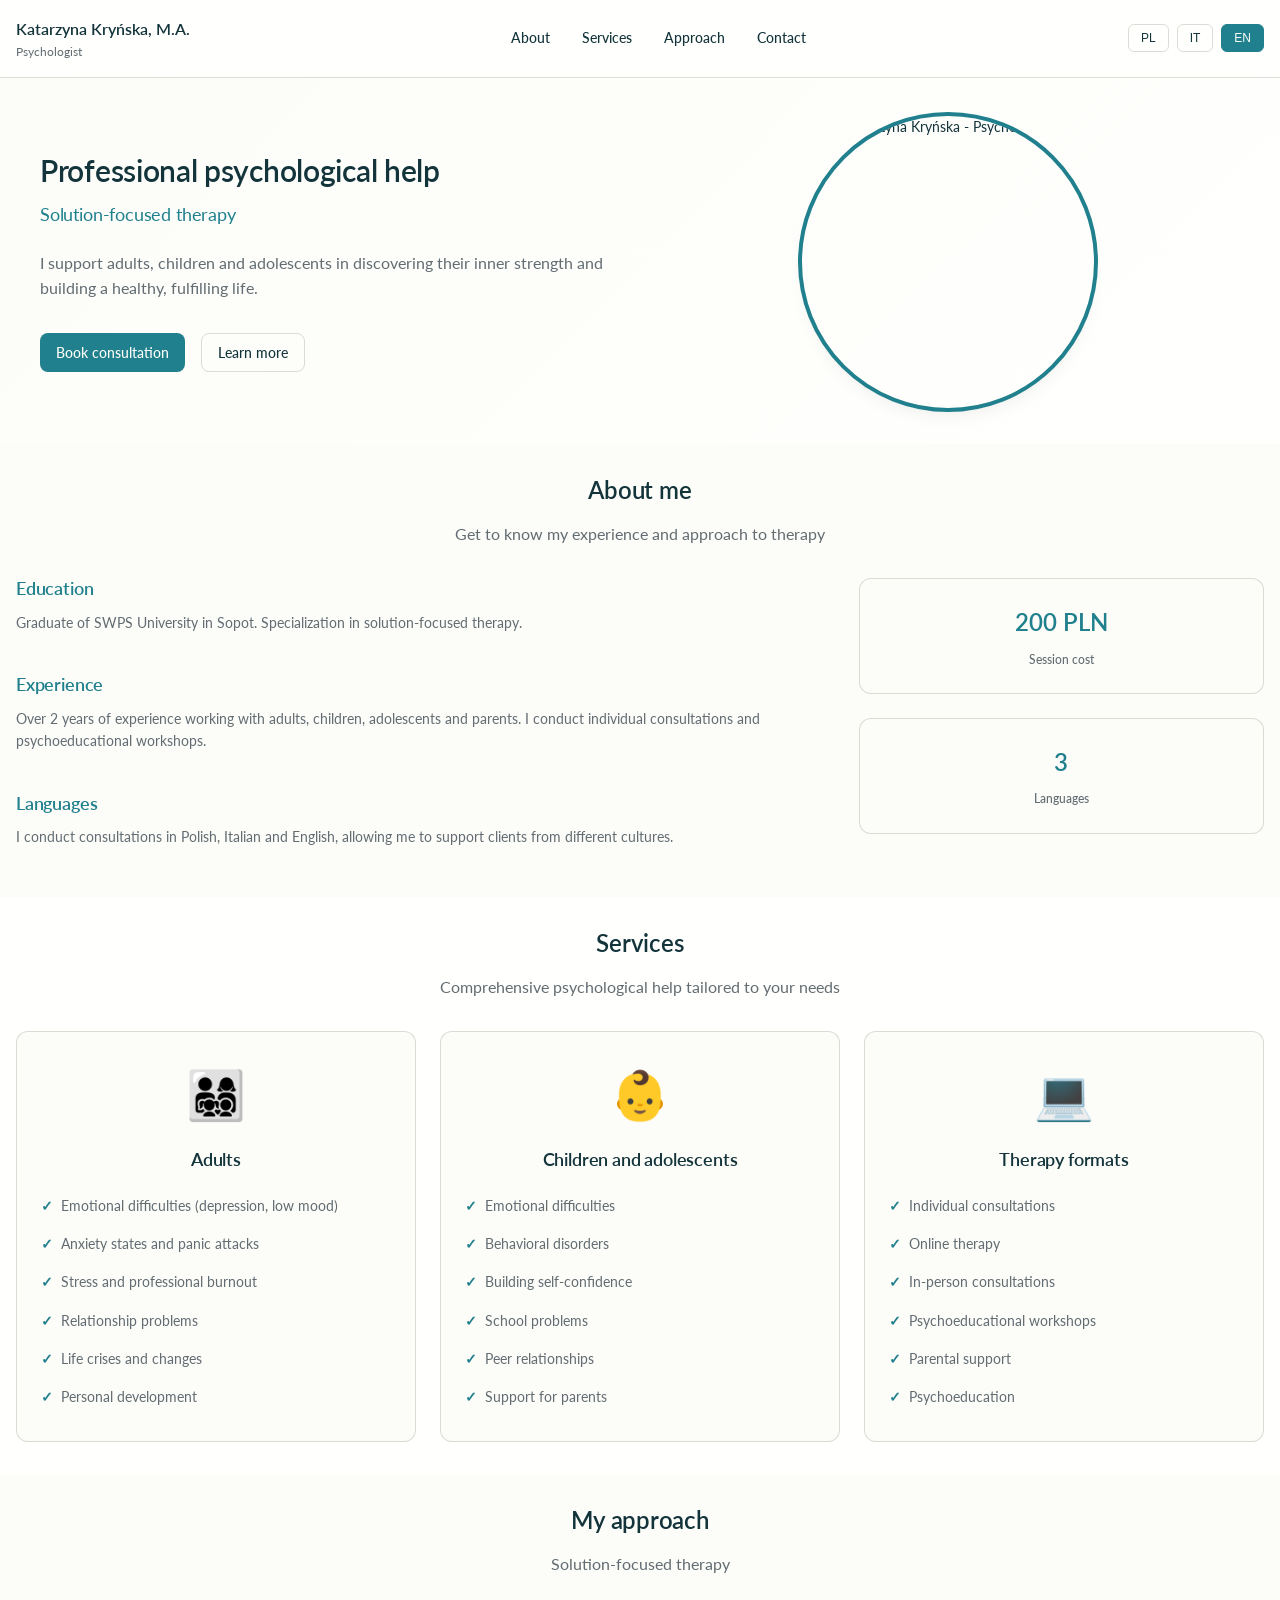
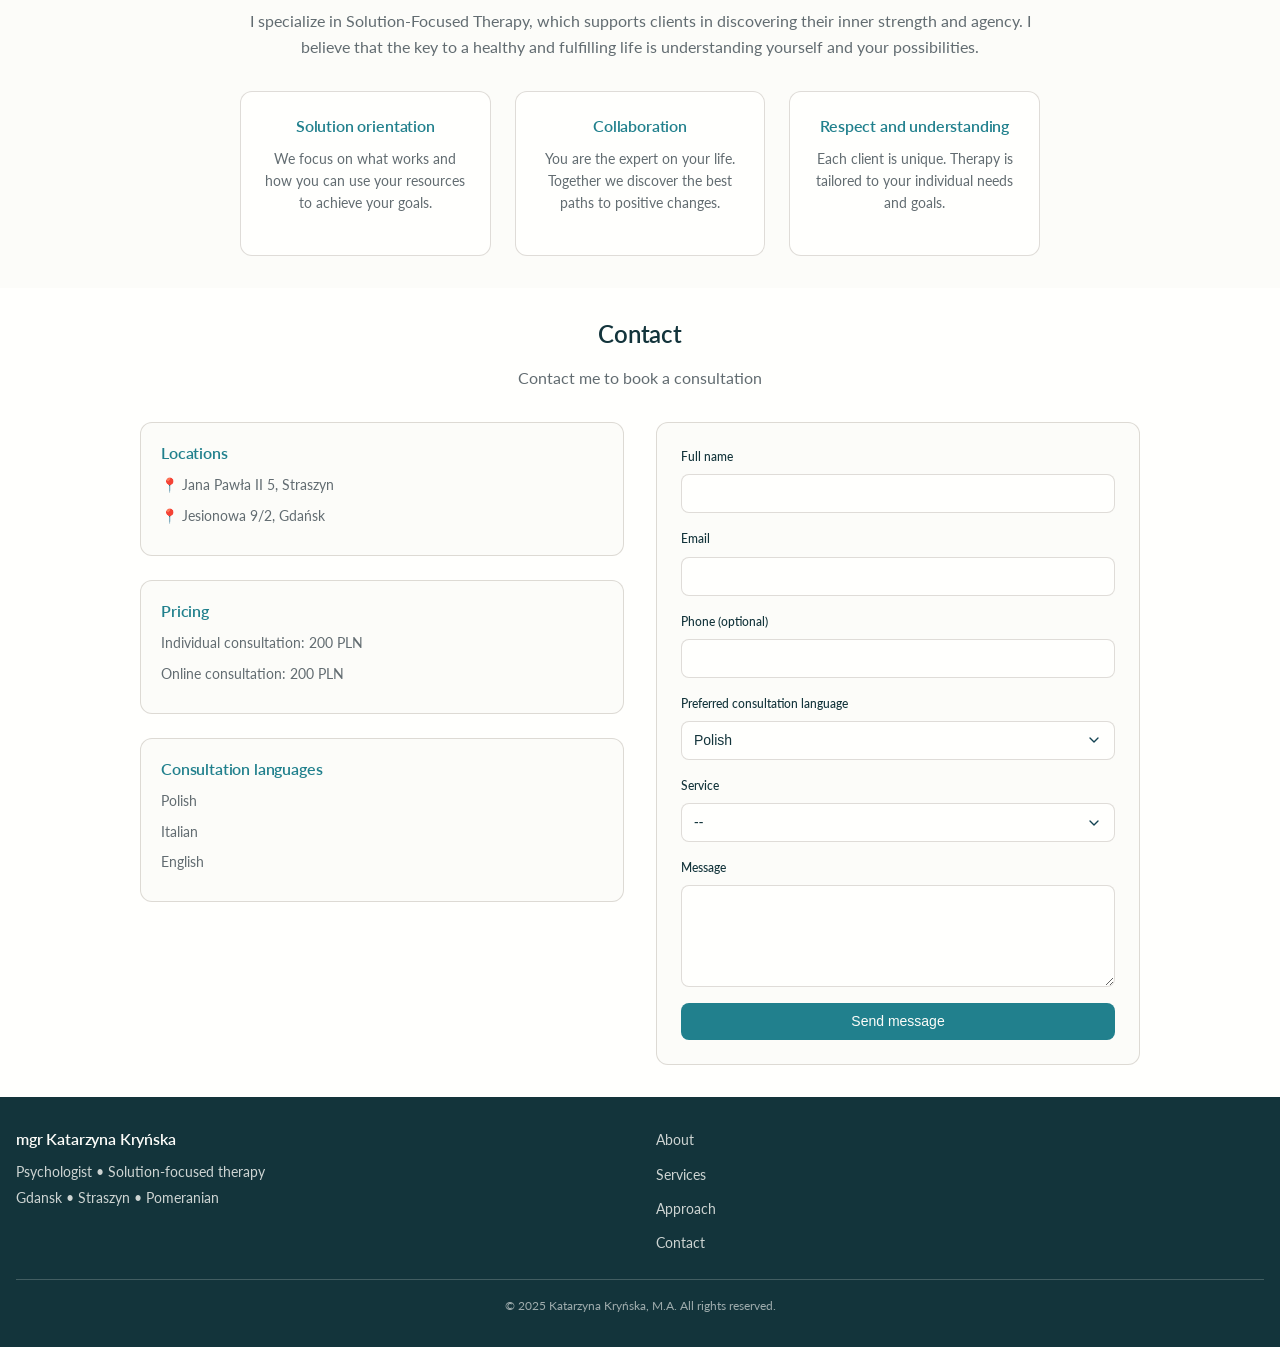
==== index.html @ a56f0abb "added service and location dropdowns in the form and logic for it." ====
<!DOCTYPE html>
<html lang="pl" itemscope itemtype="https://schema.org/PsychologyPractice">

<head>
    <meta charset="UTF-8">
    <meta name="viewport" content="width=device-width, initial-scale=1.0">
    <title>mgr Katarzyna Kryńska - Psycholog Gdańsk | Terapia Skoncentrowana na Rozwiązaniach</title>

    <!-- SEO Meta Tags -->
    <meta name="description"
        content="Psycholog mgr Katarzyna Kryńska - Gdańsk, Straszyn. Terapia skoncentrowana na rozwiązaniach dla dorosłych, dzieci i młodzieży. Konsultacje online i stacjonarne.">
    <meta name="keywords"
        content="psycholog Gdańsk, psycholog Straszyn, terapia skoncentrowana na rozwiązaniach, psychoterapia, konsultacje psychologiczne, pomoc psychologiczna pomorskie">
    <meta name="author" content="mgr Katarzyna Kryńska">
    <meta name="robots" content="index, follow">

    <!-- Local SEO -->
    <meta name="geo.region" content="PL-PM">
    <meta name="geo.placename" content="Gdańsk, Straszyn">
    <meta name="geo.position" content="54.3520;18.6466">
    <meta name="ICBM" content="54.3520, 18.6466">

    <!-- Open Graph -->
    <meta property="og:title" content="mgr Katarzyna Kryńska - Psycholog Gdańsk">
    <meta property="og:description"
        content="Profesjonalna pomoc psychologiczna w Gdańsku i okolicach. Terapia skoncentrowana na rozwiązaniach.">
    <meta property="og:type" content="website">
    <meta property="og:url" content="">
    <meta property="og:image"
        content="https://s3-eu-west-1.amazonaws.com/znanylekarz.pl/doctor/f8640e/f8640ed139258445da7f6a1327da4029_large.jpg">

    <!-- Schema.org JSON-LD -->
    <script type="application/ld+json">
    {
        "@context": "https://schema.org",
        "@type": "Psychologist",
        "name": "mgr Katarzyna Kryńska",
        "jobTitle": "Psycholog",
        "description": "Specjalista w dziedzinie terapii skoncentrowanej na rozwiązaniach",
        "address": {
            "@type": "PostalAddress",
            "streetAddress": "Jana Pawła II 5",
            "addressLocality": "Straszyn",
            "addressRegion": "Pomorskie",
            "postalCode": "83-010",
            "addressCountry": "PL"
        },
        "areaServed": [
            "Gdańsk", "Straszyn", "Pruszcz Gdański", "Żukowo", "Kolbudy", "Tczew", "Starogard Gdański"
        ],
        "availableLanguage": ["pl", "it", "en"],
        "priceRange": "200 PLN",
        "image": "https://s3-eu-west-1.amazonaws.com/znanylekarz.pl/doctor/f8640e/f8640ed139258445da7f6a1327da4029_large.jpg"
    }
    </script>

    <!-- Fonts -->
    <link rel="preconnect" href="https://fonts.googleapis.com">
    <link rel="preconnect" href="https://fonts.gstatic.com" crossorigin>
    <link href="https://fonts.googleapis.com/css2?family=Lato:wght@300;400;600;700&display=swap" rel="stylesheet">

    <!-- Styles -->
    <link rel="stylesheet" href="style.css">
</head>

<body>
    <!-- Navigation -->
    <nav class="navbar" id="navbar">
        <div class="container">
            <div class="nav-content">
                <div class="nav-brand">
                    <span class="nav-name" data-key="nav.name">mgr Katarzyna Kryńska</span>
                    <span class="nav-title" data-key="nav.title">Psycholog</span>
                </div>

                <div class="nav-menu">
                    <a href="#about" class="nav-link" data-key="nav.about">O mnie</a>
                    <a href="#services" class="nav-link" data-key="nav.services">Usługi</a>
                    <a href="#approach" class="nav-link" data-key="nav.approach">Podejście</a>
                    <a href="#contact" class="nav-link" data-key="nav.contact">Kontakt</a>
                </div>

                <div class="language-selector">
                    <button class="lang-btn active" data-lang="pl">PL</button>
                    <button class="lang-btn" data-lang="it">IT</button>
                    <button class="lang-btn" data-lang="en">EN</button>
                </div>
            </div>
        </div>
    </nav>

    <!-- Hero Section -->
    <section class="hero" id="hero">
        <div class="container">
            <div class="hero-content">
                <div class="hero-text">
                    <h1 data-key="hero.title">Profesjonalna pomoc psychologiczna</h1>
                    <h2 data-key="hero.subtitle">Terapia skoncentrowana na rozwiązaniach</h2>
                    <p data-key="hero.description">Wspieram dorosłych, dzieci i młodzież w odkrywaniu wewnętrznej siły i
                        budowaniu zdrowego, satysfakcjonującego życia.</p>
                    <div class="hero-buttons">
                        <a href="#contact" class="btn btn--primary" data-key="hero.contact">Umów konsultację</a>
                        <a href="#about" class="btn btn--outline" data-key="hero.learn">Dowiedz się więcej</a>
                    </div>
                </div>
                <div class="hero-image">
                    <img src="https://s3-eu-west-1.amazonaws.com/znanylekarz.pl/doctor/f8640e/f8640ed139258445da7f6a1327da4029_large.jpg"
                        alt="mgr Katarzyna Kryńska - Psycholog" class="profile-photo">
                </div>
            </div>
        </div>
    </section>

    <!-- About Section -->
    <section class="section" id="about">
        <div class="container">
            <div class="section-header">
                <h2 data-key="about.title">O mnie</h2>
                <p data-key="about.subtitle">Poznaj moje doświadczenie i podejście do terapii</p>
            </div>

            <div class="about-content">
                <div class="about-text">
                    <div class="about-item">
                        <h3 data-key="about.education.title">Wykształcenie</h3>
                        <p data-key="about.education.description">Absolwentka Uniwersytetu Humanistycznospołecznego SWPS
                            w Sopocie. Specjalizacja w terapii skoncentrowanej na rozwiązaniach.</p>
                    </div>

                    <div class="about-item">
                        <h3 data-key="about.experience.title">Doświadczenie</h3>
                        <p data-key="about.experience.description">Ponad 2 lata doświadczenia w pracy z dorosłymi,
                            dziećmi, młodzieżą oraz rodzicami. Prowadzę konsultacje indywidualne oraz warsztaty
                            psychoedukacyjne.</p>
                    </div>

                    <div class="about-item">
                        <h3 data-key="about.languages.title">Języki</h3>
                        <p data-key="about.languages.description">Konsultacje prowadzę w języku polskim, włoskim oraz
                            angielskim, co pozwala mi wspierać klientów z różnych kultur.</p>
                    </div>
                </div>

                <div class="about-stats">
                    <div class="stat-item">
                        <div class="stat-number">200 PLN</div>
                        <div class="stat-label" data-key="about.stats.price">Koszt sesji</div>
                    </div>
                    <div class="stat-item">
                        <div class="stat-number">3</div>
                        <div class="stat-label" data-key="about.stats.languages">Języki</div>
                    </div>

                </div>
            </div>
        </div>
    </section>

    <!-- Services Section -->
    <section class="section section--alt" id="services">
        <div class="container">
            <div class="section-header">
                <h2 data-key="services.title">Usługi</h2>
                <p data-key="services.subtitle">Kompleksowa pomoc psychologiczna dostosowana do Twoich potrzeb</p>
            </div>

            <div class="services-grid">
                <div class="service-card">
                    <div class="service-icon">👨‍👩‍👧‍👦</div>
                    <h3 data-key="services.adults.title">Dorośli</h3>
                    <ul class="service-list">
                        <li data-key="services.adults.item1">Trudności emocjonalne (depresja, obniżony nastrój)</li>
                        <li data-key="services.adults.item2">Stany lękowe i ataki paniki</li>
                        <li data-key="services.adults.item3">Stres i wypalenie zawodowe</li>
                        <li data-key="services.adults.item4">Problemy w relacjach</li>
                        <li data-key="services.adults.item5">Kryzysy życiowe i zmiany</li>
                        <li data-key="services.adults.item6">Rozwój osobisty</li>
                    </ul>
                </div>

                <div class="service-card">
                    <div class="service-icon">👶</div>
                    <h3 data-key="services.children.title">Dzieci i młodzież</h3>
                    <ul class="service-list">
                        <li data-key="services.children.item1">Trudności emocjonalne</li>
                        <li data-key="services.children.item2">Zaburzenia zachowania</li>
                        <li data-key="services.children.item3">Budowanie pewności siebie</li>
                        <li data-key="services.children.item4">Problemy szkolne</li>
                        <li data-key="services.children.item5">Relacje z rówieśnikami</li>
                        <li data-key="services.children.item6">Wsparcie dla rodziców</li>
                    </ul>
                </div>

                <div class="service-card">
                    <div class="service-icon">💻</div>
                    <h3 data-key="services.format.title">Formy terapii</h3>
                    <ul class="service-list">
                        <li data-key="services.format.item1">Konsultacje indywidualne</li>
                        <li data-key="services.format.item2">Terapia online</li>
                        <li data-key="services.format.item3">Konsultacje stacjonarne</li>
                        <li data-key="services.format.item4">Warsztaty psychoedukacyjne</li>
                        <li data-key="services.format.item5">Wsparcie rodziców</li>
                        <li data-key="services.format.item6">Psychoedukacja</li>
                    </ul>
                </div>
            </div>
        </div>
    </section>

    <!-- Approach Section -->
    <section class="section" id="approach">
        <div class="container">
            <div class="section-header">
                <h2 data-key="approach.title">Moje podejście</h2>
                <p data-key="approach.subtitle">Terapia skoncentrowana na rozwiązaniach</p>
            </div>

            <div class="approach-content">
                <div class="approach-main">
                    <p data-key="approach.description">Specjalizuję się w Terapii Skoncentrowanej na Rozwiązaniach,
                        która wspiera klientów w odkrywaniu ich wewnętrznej siły i sprawczości. Wierzę, że kluczem do
                        zdrowego i satysfakcjonującego życia jest zrozumienie siebie oraz swoich możliwości.</p>
                </div>

                <div class="approach-principles">
                    <div class="principle-item">
                        <h4 data-key="approach.principle1.title">Orientacja na rozwiązania</h4>
                        <p data-key="approach.principle1.description">Koncentrujemy się na tym, co działa i jak można
                            wykorzystać Twoje zasoby do osiągnięcia celów.</p>
                    </div>

                    <div class="principle-item">
                        <h4 data-key="approach.principle2.title">Współpraca</h4>
                        <p data-key="approach.principle2.description">Jesteś ekspertem od swojego życia. Razem odkrywamy
                            najlepsze ścieżki do pozytywnych zmian.</p>
                    </div>

                    <div class="principle-item">
                        <h4 data-key="approach.principle3.title">Szacunek i zrozumienie</h4>
                        <p data-key="approach.principle3.description">Każdy klient jest unikalny. Terapia jest
                            dostosowana do Twoich indywidualnych potrzeb i celów.</p>
                    </div>
                </div>
            </div>
        </div>
    </section>

    <!-- Contact Section -->
    <section class="section section--alt" id="contact">
        <div class="container">
            <div class="section-header">
                <h2 data-key="contact.title">Kontakt</h2>
                <p data-key="contact.subtitle">Skontaktuj się ze mną, aby umówić konsultację</p>
            </div>

            <div class="contact-content">
                <div class="contact-info">
                    <div class="contact-item">
                        <h4 data-key="contact.locations.title">Lokalizacje</h4>
                        <p>📍 Jana Pawła II 5, Straszyn</p>
                        <p>📍 Jesionowa 9/2, Gdańsk</p>
                    </div>

                    <div class="contact-item">
                        <h4 data-key="contact.price.title">Cennik</h4>
                        <p data-key="contact.price.consultation">Konsultacja indywidualna: 200 PLN</p>
                        <p data-key="contact.price.online">Konsultacja online: 200 PLN</p>
                    </div>

                    <div class="contact-item">
                        <h4 data-key="contact.languages.title">Języki konsultacji</h4>
                        <p data-key="contact.form.lang.pl">Polski</p>
                        <p data-key="contact.form.lang.it">Włoski</p>
                        <p data-key="contact.form.lang.en">Angielski</p>
                    </div>
                </div>

                <div class="contact-form-container">
                    <form class="contact-form" id="contactForm">
                        <div class="form-group">
                            <label class="form-label" for="name" data-key="contact.form.name">Imię i nazwisko</label>
                            <input type="text" id="name" name="name" class="form-control" required>
                        </div>

                        <div class="form-group">
                            <label class="form-label" for="email" data-key="contact.form.email">Email</label>
                            <input type="email" id="email" name="email" class="form-control" required>
                        </div>

                        <div class="form-group">
                            <label class="form-label" for="phone" data-key="contact.form.phone">Telefon
                                (opcjonalnie)</label>
                            <input type="tel" id="phone" name="phone" class="form-control">
                        </div>

                        <div class="form-group">
                            <label class="form-label" for="language" data-key="contact.form.language">Preferowany język
                                konsultacji</label>
                            <select id="language" name="language" class="form-control">
                                <option value="pl" data-key="contact.form.lang.pl">Polski</option>
                                <option value="it" data-key="contact.form.lang.it">Włoski</option>
                                <option value="en" data-key="contact.form.lang.en">Angielski</option>
                            </select>
                        </div>

                        <!-- Usługa (Service) dropdown -->
                        <div class="form-group">
                            <label class="form-label" for="service" data-key="contact.form.service">Usługa</label>
                            <select id="service" name="service" class="form-control">
                                <option value="" disabled selected hidden>--</option>
                                <option value="individual" data-key="contact.form.service.individual">Konsultacja
                                    indywidualna (200 PLN)</option>
                                <option value="online" data-key="contact.form.service.online">Konsultacja online (200
                                    PLN)</option>
                            </select>
                        </div>

                        <!-- Lokalizacja (Location) dropdown, initially hidden -->
                        <div class="form-group" id="location-group" style="display:none;">
                            <label class="form-label" for="location"
                                data-key="contact.form.location">Lokalizacja</label>
                            <select id="location" name="location" class="form-control">
                                <option value="straszyn" data-key="contact.form.location.straszyn">Jana Pawła II 5,
                                    Straszyn</option>
                                <option value="gdansk" data-key="contact.form.location.gdansk">Jesionowa 9/2, Gdańsk
                                </option>
                            </select>
                        </div>

                        <div class="form-group">
                            <label class="form-label" for="message" data-key="contact.form.message">Wiadomość</label>
                            <textarea id="message" name="message" class="form-control" rows="4" required></textarea>
                        </div>

                        <button type="submit" class="btn btn--primary btn--full-width"
                            data-key="contact.form.submit">Wyślij wiadomość</button>
                    </form>

                    <div class="form-message" id="formMessage" style="display: none;"></div>
                </div>
            </div>
        </div>
    </section>

    <!-- Footer -->
    <footer class="footer">
        <div class="container">
            <div class="footer-content">
                <div class="footer-info">
                    <h4>mgr Katarzyna Kryńska</h4>
                    <p data-key="footer.description">Psycholog • Terapia skoncentrowana na rozwiązaniach</p>
                    <p data-key="footer.location">Gdańsk • Straszyn • Pomorskie</p>
                </div>

                <div class="footer-links">
                    <a href="#about" data-key="nav.about">O mnie</a>
                    <a href="#services" data-key="nav.services">Usługi</a>
                    <a href="#approach" data-key="nav.approach">Podejście</a>
                    <a href="#contact" data-key="nav.contact">Kontakt</a>
                </div>
            </div>

            <div class="footer-bottom">
                <p data-key="footer.copyright">&copy; 2025 mgr Katarzyna Kryńska. Wszystkie prawa zastrzeżone.</p>
            </div>
        </div>
    </footer>

    <!-- Scripts -->
    <script src="app.js"></script>
</body>

</html>
---- style.css ----
:root {
  /* Colors */
  --color-background: rgba(252, 252, 249, 1);
  --color-surface: rgba(255, 255, 253, 1);
  --color-text: rgba(19, 52, 59, 1);
  --color-text-secondary: rgba(98, 108, 113, 1);
  --color-primary: rgba(33, 128, 141, 1);
  --color-primary-hover: rgba(29, 116, 128, 1);
  --color-primary-active: rgba(26, 104, 115, 1);
  --color-secondary: rgba(94, 82, 64, 0.12);
  --color-secondary-hover: rgba(94, 82, 64, 0.2);
  --color-secondary-active: rgba(94, 82, 64, 0.25);
  --color-border: rgba(94, 82, 64, 0.2);
  --color-btn-primary-text: rgba(252, 252, 249, 1);
  --color-card-border: rgba(94, 82, 64, 0.12);
  --color-card-border-inner: rgba(94, 82, 64, 0.12);
  --color-error: rgba(192, 21, 47, 1);
  --color-success: rgba(33, 128, 141, 1);
  --color-warning: rgba(168, 75, 47, 1);
  --color-info: rgba(98, 108, 113, 1);
  --color-focus-ring: rgba(33, 128, 141, 0.4);
  --color-select-caret: rgba(19, 52, 59, 0.8);

  /* Common style patterns */
  --focus-ring: 0 0 0 3px var(--color-focus-ring);
  --focus-outline: 2px solid var(--color-primary);
  --status-bg-opacity: 0.15;
  --status-border-opacity: 0.25;
  --select-caret-light: url("data:image/svg+xml,%3Csvg xmlns='http://www.w3.org/2000/svg' width='16' height='16' viewBox='0 0 24 24' fill='none' stroke='%23134252' stroke-width='2' stroke-linecap='round' stroke-linejoin='round'%3E%3Cpolyline points='6 9 12 15 18 9'%3E%3C/polyline%3E%3C/svg%3E");
  --select-caret-dark: url("data:image/svg+xml,%3Csvg xmlns='http://www.w3.org/2000/svg' width='16' height='16' viewBox='0 0 24 24' fill='none' stroke='%23f5f5f5' stroke-width='2' stroke-linecap='round' stroke-linejoin='round'%3E%3Cpolyline points='6 9 12 15 18 9'%3E%3C/polyline%3E%3C/svg%3E");

  /* RGB versions for opacity control */
  --color-success-rgb: 33, 128, 141;
  --color-error-rgb: 192, 21, 47;
  --color-warning-rgb: 168, 75, 47;
  --color-info-rgb: 98, 108, 113;

  /* Typography */
  --font-family-base: "FKGroteskNeue", "Geist", "Inter", -apple-system,
    BlinkMacSystemFont, "Segoe UI", Roboto, sans-serif;
  --font-family-mono: "Berkeley Mono", ui-monospace, SFMono-Regular, Menlo,
    Monaco, Consolas, monospace;
  --font-size-xs: 11px;
  --font-size-sm: 12px;
  --font-size-base: 14px;
  --font-size-md: 14px;
  --font-size-lg: 16px;
  --font-size-xl: 18px;
  --font-size-2xl: 20px;
  --font-size-3xl: 24px;
  --font-size-4xl: 30px;
  --font-weight-normal: 400;
  --font-weight-medium: 500;
  --font-weight-semibold: 550;
  --font-weight-bold: 600;
  --line-height-tight: 1.2;
  --line-height-normal: 1.5;
  --letter-spacing-tight: -0.01em;

  /* Spacing */
  --space-0: 0;
  --space-1: 1px;
  --space-2: 2px;
  --space-4: 4px;
  --space-6: 6px;
  --space-8: 8px;
  --space-10: 10px;
  --space-12: 12px;
  --space-16: 16px;
  --space-20: 20px;
  --space-24: 24px;
  --space-32: 32px;

  /* Border Radius */
  --radius-sm: 6px;
  --radius-base: 8px;
  --radius-md: 10px;
  --radius-lg: 12px;
  --radius-full: 9999px;

  /* Shadows */
  --shadow-xs: 0 1px 2px rgba(0, 0, 0, 0.02);
  --shadow-sm: 0 1px 3px rgba(0, 0, 0, 0.04), 0 1px 2px rgba(0, 0, 0, 0.02);
  --shadow-md: 0 4px 6px -1px rgba(0, 0, 0, 0.04),
    0 2px 4px -1px rgba(0, 0, 0, 0.02);
  --shadow-lg: 0 10px 15px -3px rgba(0, 0, 0, 0.04),
    0 4px 6px -2px rgba(0, 0, 0, 0.02);
  --shadow-inset-sm: inset 0 1px 0 rgba(255, 255, 255, 0.15),
    inset 0 -1px 0 rgba(0, 0, 0, 0.03);

  /* Animation */
  --duration-fast: 150ms;
  --duration-normal: 250ms;
  --ease-standard: cubic-bezier(0.16, 1, 0.3, 1);

  /* Layout */
  --container-sm: 640px;
  --container-md: 768px;
  --container-lg: 1024px;
  --container-xl: 1280px;
}

/* Dark mode colors */
@media (prefers-color-scheme: dark) {
  :root {
    --color-background: rgba(31, 33, 33, 1);
    --color-surface: rgba(38, 40, 40, 1);
    --color-text: rgba(245, 245, 245, 1);
    --color-text-secondary: rgba(167, 169, 169, 0.7);
    --color-primary: rgba(50, 184, 198, 1);
    --color-primary-hover: rgba(45, 166, 178, 1);
    --color-primary-active: rgba(41, 150, 161, 1);
    --color-secondary: rgba(119, 124, 124, 0.15);
    --color-secondary-hover: rgba(119, 124, 124, 0.25);
    --color-secondary-active: rgba(119, 124, 124, 0.3);
    --color-border: rgba(119, 124, 124, 0.3);
    --color-error: rgba(255, 84, 89, 1);
    --color-success: rgba(50, 184, 198, 1);
    --color-warning: rgba(230, 129, 97, 1);
    --color-info: rgba(167, 169, 169, 1);
    --color-focus-ring: rgba(50, 184, 198, 0.4);
    --color-btn-primary-text: rgba(19, 52, 59, 1);
    --color-card-border: rgba(119, 124, 124, 0.2);
    --color-card-border-inner: rgba(119, 124, 124, 0.15);
    --shadow-inset-sm: inset 0 1px 0 rgba(255, 255, 255, 0.1),
      inset 0 -1px 0 rgba(0, 0, 0, 0.15);
    --button-border-secondary: rgba(119, 124, 124, 0.2);
    --color-border-secondary: rgba(119, 124, 124, 0.2);
    --color-select-caret: rgba(245, 245, 245, 0.8);

    /* Common style patterns - updated for dark mode */
    --focus-ring: 0 0 0 3px var(--color-focus-ring);
    --focus-outline: 2px solid var(--color-primary);
    --status-bg-opacity: 0.15;
    --status-border-opacity: 0.25;
    --select-caret-light: url("data:image/svg+xml,%3Csvg xmlns='http://www.w3.org/2000/svg' width='16' height='16' viewBox='0 0 24 24' fill='none' stroke='%23134252' stroke-width='2' stroke-linecap='round' stroke-linejoin='round'%3E%3Cpolyline points='6 9 12 15 18 9'%3E%3C/polyline%3E%3C/svg%3E");
    --select-caret-dark: url("data:image/svg+xml,%3Csvg xmlns='http://www.w3.org/2000/svg' width='16' height='16' viewBox='0 0 24 24' fill='none' stroke='%23f5f5f5' stroke-width='2' stroke-linecap='round' stroke-linejoin='round'%3E%3Cpolyline points='6 9 12 15 18 9'%3E%3C/polyline%3E%3C/svg%3E");

    /* RGB versions for dark mode */
    --color-success-rgb: 50, 184, 198;
    --color-error-rgb: 255, 84, 89;
    --color-warning-rgb: 230, 129, 97;
    --color-info-rgb: 167, 169, 169;
  }
}

/* Data attribute for manual theme switching */
[data-color-scheme="dark"] {
  --color-background: rgba(31, 33, 33, 1);
  --color-surface: rgba(38, 40, 40, 1);
  --color-text: rgba(245, 245, 245, 1);
  --color-text-secondary: rgba(167, 169, 169, 0.7);
  --color-primary: rgba(50, 184, 198, 1);
  --color-primary-hover: rgba(45, 166, 178, 1);
  --color-primary-active: rgba(41, 150, 161, 1);
  --color-secondary: rgba(119, 124, 124, 0.15);
  --color-secondary-hover: rgba(119, 124, 124, 0.25);
  --color-secondary-active: rgba(119, 124, 124, 0.3);
  --color-border: rgba(119, 124, 124, 0.3);
  --color-error: rgba(255, 84, 89, 1);
  --color-success: rgba(50, 184, 198, 1);
  --color-warning: rgba(230, 129, 97, 1);
  --color-info: rgba(167, 169, 169, 1);
  --color-focus-ring: rgba(50, 184, 198, 0.4);
  --color-btn-primary-text: rgba(19, 52, 59, 1);
  --color-card-border: rgba(119, 124, 124, 0.15);
  --color-card-border-inner: rgba(119, 124, 124, 0.15);
  --shadow-inset-sm: inset 0 1px 0 rgba(255, 255, 255, 0.1),
    inset 0 -1px 0 rgba(0, 0, 0, 0.15);
  --color-border-secondary: rgba(119, 124, 124, 0.2);
  --color-select-caret: rgba(245, 245, 245, 0.8);

  /* Common style patterns - updated for dark mode */
  --focus-ring: 0 0 0 3px var(--color-focus-ring);
  --focus-outline: 2px solid var(--color-primary);
  --status-bg-opacity: 0.15;
  --status-border-opacity: 0.25;
  --select-caret-light: url("data:image/svg+xml,%3Csvg xmlns='http://www.w3.org/2000/svg' width='16' height='16' viewBox='0 0 24 24' fill='none' stroke='%23134252' stroke-width='2' stroke-linecap='round' stroke-linejoin='round'%3E%3Cpolyline points='6 9 12 15 18 9'%3E%3C/polyline%3E%3C/svg%3E");
  --select-caret-dark: url("data:image/svg+xml,%3Csvg xmlns='http://www.w3.org/2000/svg' width='16' height='16' viewBox='0 0 24 24' fill='none' stroke='%23f5f5f5' stroke-width='2' stroke-linecap='round' stroke-linejoin='round'%3E%3Cpolyline points='6 9 12 15 18 9'%3E%3C/polyline%3E%3C/svg%3E");

  /* RGB versions for dark mode */
  --color-success-rgb: 50, 184, 198;
  --color-error-rgb: 255, 84, 89;
  --color-warning-rgb: 230, 129, 97;
  --color-info-rgb: 167, 169, 169;
}

[data-color-scheme="light"] {
  --color-background: rgba(252, 252, 249, 1);
  --color-surface: rgba(255, 255, 253, 1);
  --color-text: rgba(19, 52, 59, 1);
  --color-text-secondary: rgba(98, 108, 113, 1);
  --color-primary: rgba(33, 128, 141, 1);
  --color-primary-hover: rgba(29, 116, 128, 1);
  --color-primary-active: rgba(26, 104, 115, 1);
  --color-secondary: rgba(94, 82, 64, 0.12);
  --color-secondary-hover: rgba(94, 82, 64, 0.2);
  --color-secondary-active: rgba(94, 82, 64, 0.25);
  --color-border: rgba(94, 82, 64, 0.2);
  --color-btn-primary-text: rgba(252, 252, 249, 1);
  --color-card-border: rgba(94, 82, 64, 0.12);
  --color-card-border-inner: rgba(94, 82, 64, 0.12);
  --color-error: rgba(192, 21, 47, 1);
  --color-success: rgba(33, 128, 141, 1);
  --color-warning: rgba(168, 75, 47, 1);
  --color-info: rgba(98, 108, 113, 1);
  --color-focus-ring: rgba(33, 128, 141, 0.4);

  /* RGB versions for light mode */
  --color-success-rgb: 33, 128, 141;
  --color-error-rgb: 192, 21, 47;
  --color-warning-rgb: 168, 75, 47;
  --color-info-rgb: 98, 108, 113;
}

/* Base styles */
html {
  font-size: var(--font-size-base);
  font-family: var(--font-family-base);
  line-height: var(--line-height-normal);
  color: var(--color-text);
  background-color: var(--color-background);
  -webkit-font-smoothing: antialiased;
  box-sizing: border-box;
}

body {
  margin: 0;
  padding: 0;
}

*,
*::before,
*::after {
  box-sizing: inherit;
}

/* Typography */
h1,
h2,
h3,
h4,
h5,
h6 {
  margin: 0;
  font-weight: var(--font-weight-semibold);
  line-height: var(--line-height-tight);
  color: var(--color-text);
  letter-spacing: var(--letter-spacing-tight);
}

h1 {
  font-size: var(--font-size-4xl);
}
h2 {
  font-size: var(--font-size-3xl);
}
h3 {
  font-size: var(--font-size-2xl);
}
h4 {
  font-size: var(--font-size-xl);
}
h5 {
  font-size: var(--font-size-lg);
}
h6 {
  font-size: var(--font-size-md);
}

p {
  margin: 0 0 var(--space-16) 0;
}

a {
  color: var(--color-primary);
  text-decoration: none;
  transition: color var(--duration-fast) var(--ease-standard);
}

a:hover {
  color: var(--color-primary-hover);
}

code,
pre {
  font-family: var(--font-family-mono);
  font-size: calc(var(--font-size-base) * 0.95);
  background-color: var(--color-secondary);
  border-radius: var(--radius-sm);
}

code {
  padding: var(--space-1) var(--space-4);
}

pre {
  padding: var(--space-16);
  margin: var(--space-16) 0;
  overflow: auto;
  border: 1px solid var(--color-border);
}

pre code {
  background: none;
  padding: 0;
}

/* Buttons */
.btn {
  display: inline-flex;
  align-items: center;
  justify-content: center;
  padding: var(--space-8) var(--space-16);
  border-radius: var(--radius-base);
  font-size: var(--font-size-base);
  font-weight: 500;
  line-height: 1.5;
  cursor: pointer;
  transition: all var(--duration-normal) var(--ease-standard);
  border: none;
  text-decoration: none;
  position: relative;
}

.btn:focus-visible {
  outline: none;
  box-shadow: var(--focus-ring);
}

.btn--primary {
  background: var(--color-primary);
  color: var(--color-btn-primary-text);
}

.btn--primary:hover {
  background: var(--color-primary-hover);
}

.btn--primary:active {
  background: var(--color-primary-active);
}

.btn--secondary {
  background: var(--color-secondary);
  color: var(--color-text);
}

.btn--secondary:hover {
  background: var(--color-secondary-hover);
}

.btn--secondary:active {
  background: var(--color-secondary-active);
}

.btn--outline {
  background: transparent;
  border: 1px solid var(--color-border);
  color: var(--color-text);
}

.btn--outline:hover {
  background: var(--color-secondary);
}

.btn--sm {
  padding: var(--space-4) var(--space-12);
  font-size: var(--font-size-sm);
  border-radius: var(--radius-sm);
}

.btn--lg {
  padding: var(--space-10) var(--space-20);
  font-size: var(--font-size-lg);
  border-radius: var(--radius-md);
}

.btn--full-width {
  width: 100%;
}

.btn:disabled {
  opacity: 0.5;
  cursor: not-allowed;
}

/* Form elements */
.form-control {
  display: block;
  width: 100%;
  padding: var(--space-8) var(--space-12);
  font-size: var(--font-size-md);
  line-height: 1.5;
  color: var(--color-text);
  background-color: var(--color-surface);
  border: 1px solid var(--color-border);
  border-radius: var(--radius-base);
  transition: border-color var(--duration-fast) var(--ease-standard),
    box-shadow var(--duration-fast) var(--ease-standard);
}

textarea.form-control {
  font-family: var(--font-family-base);
  font-size: var(--font-size-base);
}

select.form-control {
  padding: var(--space-8) var(--space-12);
  -webkit-appearance: none;
  -moz-appearance: none;
  appearance: none;
  background-image: var(--select-caret-light);
  background-repeat: no-repeat;
  background-position: right var(--space-12) center;
  background-size: 16px;
  padding-right: var(--space-32);
}

/* Add a dark mode specific caret */
@media (prefers-color-scheme: dark) {
  select.form-control {
    background-image: var(--select-caret-dark);
  }
}

/* Also handle data-color-scheme */
[data-color-scheme="dark"] select.form-control {
  background-image: var(--select-caret-dark);
}

[data-color-scheme="light"] select.form-control {
  background-image: var(--select-caret-light);
}

.form-control:focus {
  border-color: var(--color-primary);
  outline: var(--focus-outline);
}

.form-label {
  display: block;
  margin-bottom: var(--space-8);
  font-weight: var(--font-weight-medium);
  font-size: var(--font-size-sm);
}

.form-group {
  margin-bottom: var(--space-16);
}

/* Card component */
.card {
  background-color: var(--color-surface);
  border-radius: var(--radius-lg);
  border: 1px solid var(--color-card-border);
  box-shadow: var(--shadow-sm);
  overflow: hidden;
  transition: box-shadow var(--duration-normal) var(--ease-standard);
}

.card:hover {
  box-shadow: var(--shadow-md);
}

.card__body {
  padding: var(--space-16);
}

.card__header,
.card__footer {
  padding: var(--space-16);
  border-bottom: 1px solid var(--color-card-border-inner);
}

/* Status indicators - simplified with CSS variables */
.status {
  display: inline-flex;
  align-items: center;
  padding: var(--space-6) var(--space-12);
  border-radius: var(--radius-full);
  font-weight: var(--font-weight-medium);
  font-size: var(--font-size-sm);
}

.status--success {
  background-color: rgba(
    var(--color-success-rgb, 33, 128, 141),
    var(--status-bg-opacity)
  );
  color: var(--color-success);
  border: 1px solid
    rgba(var(--color-success-rgb, 33, 128, 141), var(--status-border-opacity));
}

.status--error {
  background-color: rgba(
    var(--color-error-rgb, 192, 21, 47),
    var(--status-bg-opacity)
  );
  color: var(--color-error);
  border: 1px solid
    rgba(var(--color-error-rgb, 192, 21, 47), var(--status-border-opacity));
}

.status--warning {
  background-color: rgba(
    var(--color-warning-rgb, 168, 75, 47),
    var(--status-bg-opacity)
  );
  color: var(--color-warning);
  border: 1px solid
    rgba(var(--color-warning-rgb, 168, 75, 47), var(--status-border-opacity));
}

.status--info {
  background-color: rgba(
    var(--color-info-rgb, 98, 108, 113),
    var(--status-bg-opacity)
  );
  color: var(--color-info);
  border: 1px solid
    rgba(var(--color-info-rgb, 98, 108, 113), var(--status-border-opacity));
}

/* Container layout */
.container {
  width: 100%;
  margin-right: auto;
  margin-left: auto;
  padding-right: var(--space-16);
  padding-left: var(--space-16);
}

@media (min-width: 640px) {
  .container {
    max-width: var(--container-sm);
  }
}
@media (min-width: 768px) {
  .container {
    max-width: var(--container-md);
  }
}
@media (min-width: 1024px) {
  .container {
    max-width: var(--container-lg);
  }
}
@media (min-width: 1280px) {
  .container {
    max-width: var(--container-xl);
  }
}

/* Utility classes */
.flex {
  display: flex;
}
.flex-col {
  flex-direction: column;
}
.items-center {
  align-items: center;
}
.justify-center {
  justify-content: center;
}
.justify-between {
  justify-content: space-between;
}
.gap-4 {
  gap: var(--space-4);
}
.gap-8 {
  gap: var(--space-8);
}
.gap-16 {
  gap: var(--space-16);
}

.m-0 {
  margin: 0;
}
.mt-8 {
  margin-top: var(--space-8);
}
.mb-8 {
  margin-bottom: var(--space-8);
}
.mx-8 {
  margin-left: var(--space-8);
  margin-right: var(--space-8);
}
.my-8 {
  margin-top: var(--space-8);
  margin-bottom: var(--space-8);
}

.p-0 {
  padding: 0;
}
.py-8 {
  padding-top: var(--space-8);
  padding-bottom: var(--space-8);
}
.px-8 {
  padding-left: var(--space-8);
  padding-right: var(--space-8);
}
.py-16 {
  padding-top: var(--space-16);
  padding-bottom: var(--space-16);
}
.px-16 {
  padding-left: var(--space-16);
  padding-right: var(--space-16);
}

.block {
  display: block;
}
.hidden {
  display: none;
}

/* Accessibility */
.sr-only {
  position: absolute;
  width: 1px;
  height: 1px;
  padding: 0;
  margin: -1px;
  overflow: hidden;
  clip: rect(0, 0, 0, 0);
  white-space: nowrap;
  border-width: 0;
}

:focus-visible {
  outline: var(--focus-outline);
  outline-offset: 2px;
}

/* Dark mode specifics */
[data-color-scheme="dark"] .btn--outline {
  border: 1px solid var(--color-border-secondary);
}

@font-face {
  font-family: 'FKGroteskNeue';
  src: url('https://r2cdn.perplexity.ai/fonts/FKGroteskNeue.woff2')
    format('woff2');
}

/* Custom styles for the psychology practice website */

/* Typography overrides */
body {
  font-family: 'Lato', var(--font-family-base);
  line-height: 1.6;
  scroll-behavior: smooth;
}

h1, h2, h3, h4, h5, h6 {
  font-family: 'Lato', var(--font-family-base);
}

/* Navigation */
.navbar {
  position: fixed;
  top: 0;
  left: 0;
  right: 0;
  background: rgba(255, 255, 253, 0.95);
  backdrop-filter: blur(10px);
  border-bottom: 1px solid var(--color-border);
  z-index: 1000;
  transition: all var(--duration-normal) var(--ease-standard);
}

.navbar.scrolled {
  background: rgba(255, 255, 253, 0.98);
  box-shadow: var(--shadow-md);
}

.nav-content {
  display: flex;
  align-items: center;
  justify-content: space-between;
  padding: var(--space-16) 0;
}

.nav-brand {
  display: flex;
  flex-direction: column;
}

.nav-name {
  font-size: var(--font-size-lg);
  font-weight: var(--font-weight-semibold);
  color: var(--color-text);
}

.nav-title {
  font-size: var(--font-size-sm);
  color: var(--color-text-secondary);
  font-weight: var(--font-weight-normal);
}

.nav-menu {
  display: flex;
  gap: var(--space-32);
}

.nav-link {
  color: var(--color-text);
  font-weight: var(--font-weight-medium);
  font-size: var(--font-size-base);
  transition: color var(--duration-fast) var(--ease-standard);
  position: relative;
}

.nav-link:hover {
  color: var(--color-primary);
}

.nav-link::after {
  content: '';
  position: absolute;
  bottom: -4px;
  left: 0;
  width: 0;
  height: 2px;
  background: var(--color-primary);
  transition: width var(--duration-normal) var(--ease-standard);
}

.nav-link:hover::after {
  width: 100%;
}

.language-selector {
  display: flex;
  gap: var(--space-8);
}

.lang-btn {
  padding: var(--space-6) var(--space-12);
  border: 1px solid var(--color-border);
  background: transparent;
  color: var(--color-text);
  border-radius: var(--radius-sm);
  font-size: var(--font-size-sm);
  font-weight: var(--font-weight-medium);
  cursor: pointer;
  transition: all var(--duration-fast) var(--ease-standard);
}

.lang-btn:hover {
  background: var(--color-secondary);
}

.lang-btn.active {
  background: var(--color-primary);
  color: var(--color-btn-primary-text);
  border-color: var(--color-primary);
}

/* Hero Section */
.hero {
  padding: calc(80px + var(--space-32)) 0 var(--space-32) 0;
  background: linear-gradient(135deg, var(--color-background) 0%, var(--color-surface) 100%);
}

.hero-content {
  display: grid;
  grid-template-columns: 1fr 1fr;
  gap: var(--space-32);
  align-items: center;
  max-width: 1200px;
  margin: 0 auto;
}

.hero-text h1 {
  font-size: var(--font-size-4xl);
  font-weight: var(--font-weight-bold);
  margin-bottom: var(--space-16);
  color: var(--color-text);
  line-height: 1.2;
}

.hero-text h2 {
  font-size: var(--font-size-xl);
  font-weight: var(--font-weight-normal);
  color: var(--color-primary);
  margin-bottom: var(--space-24);
}

.hero-text p {
  font-size: var(--font-size-lg);
  color: var(--color-text-secondary);
  margin-bottom: var(--space-32);
  line-height: 1.6;
}

.hero-buttons {
  display: flex;
  gap: var(--space-16);
}

.hero-image {
  display: flex;
  justify-content: center;
}

.profile-photo {
  width: 300px;
  height: 300px;
  border-radius: 50%;
  object-fit: cover;
  border: 4px solid var(--color-primary);
  box-shadow: var(--shadow-lg);
}

/* Sections */
.section {
  padding: var(--space-32) 0;
}

.section--alt {
  background: var(--color-surface);
}

.section-header {
  text-align: center;
  margin-bottom: var(--space-32);
  max-width: 600px;
  margin-left: auto;
  margin-right: auto;
}

.section-header h2 {
  font-size: var(--font-size-3xl);
  margin-bottom: var(--space-16);
  color: var(--color-text);
}

.section-header p {
  font-size: var(--font-size-lg);
  color: var(--color-text-secondary);
}

/* About Section */
.about-content {
  display: grid;
  grid-template-columns: 2fr 1fr;
  gap: var(--space-32);
  align-items: start;
}

.about-text {
  display: flex;
  flex-direction: column;
  gap: var(--space-24);
}

.about-item h3 {
  font-size: var(--font-size-xl);
  margin-bottom: var(--space-12);
  color: var(--color-primary);
}

.about-item p {
  font-size: var(--font-size-base);
  color: var(--color-text-secondary);
  line-height: 1.6;
}

.about-stats {
  display: flex;
  flex-direction: column;
  gap: var(--space-24);
}

.stat-item {
  text-align: center;
  padding: var(--space-24);
  background: var(--color-background);
  border-radius: var(--radius-lg);
  border: 1px solid var(--color-border);
}

.stat-number {
  font-size: var(--font-size-3xl);
  font-weight: var(--font-weight-bold);
  color: var(--color-primary);
  margin-bottom: var(--space-8);
}

.stat-label {
  font-size: var(--font-size-sm);
  color: var(--color-text-secondary);
  font-weight: var(--font-weight-medium);
}

/* Services Section */
.services-grid {
  display: grid;
  grid-template-columns: repeat(auto-fit, minmax(300px, 1fr));
  gap: var(--space-24);
}

.service-card {
  background: var(--color-background);
  padding: var(--space-24);
  border-radius: var(--radius-lg);
  border: 1px solid var(--color-border);
  transition: all var(--duration-normal) var(--ease-standard);
}

.service-card:hover {
  transform: translateY(-2px);
  box-shadow: var(--shadow-lg);
}

.service-icon {
  font-size: 48px;
  margin-bottom: var(--space-16);
  text-align: center;
}

.service-card h3 {
  font-size: var(--font-size-xl);
  margin-bottom: var(--space-16);
  color: var(--color-text);
  text-align: center;
}

.service-list {
  list-style: none;
  padding: 0;
  margin: 0;
}

.service-list li {
  padding: var(--space-8) 0;
  color: var(--color-text-secondary);
  position: relative;
  padding-left: var(--space-20);
}

.service-list li::before {
  content: '✓';
  position: absolute;
  left: 0;
  color: var(--color-primary);
  font-weight: var(--font-weight-bold);
}

/* Approach Section */
.approach-content {
  max-width: 800px;
  margin: 0 auto;
}

.approach-main {
  text-align: center;
  margin-bottom: var(--space-32);
}

.approach-main p {
  font-size: var(--font-size-lg);
  color: var(--color-text-secondary);
  line-height: 1.6;
}

.approach-principles {
  display: grid;
  grid-template-columns: repeat(auto-fit, minmax(250px, 1fr));
  gap: var(--space-24);
}

.principle-item {
  text-align: center;
  padding: var(--space-24);
  background: var(--color-surface);
  border-radius: var(--radius-lg);
  border: 1px solid var(--color-border);
}

.principle-item h4 {
  font-size: var(--font-size-lg);
  margin-bottom: var(--space-12);
  color: var(--color-primary);
}

.principle-item p {
  color: var(--color-text-secondary);
  line-height: 1.6;
}

/* Contact Section */
.contact-content {
  display: grid;
  grid-template-columns: 1fr 1fr;
  gap: var(--space-32);
  max-width: 1000px;
  margin: 0 auto;
}

.contact-info {
  display: flex;
  flex-direction: column;
  gap: var(--space-24);
}

.contact-item {
  padding: var(--space-20);
  background: var(--color-background);
  border-radius: var(--radius-lg);
  border: 1px solid var(--color-border);
}

.contact-item h4 {
  font-size: var(--font-size-lg);
  margin-bottom: var(--space-12);
  color: var(--color-primary);
}

.contact-item p {
  margin: var(--space-8) 0;
  color: var(--color-text-secondary);
}

.contact-form-container {
  background: var(--color-background);
  padding: var(--space-24);
  border-radius: var(--radius-lg);
  border: 1px solid var(--color-border);
}

.form-message {
  margin-top: var(--space-16);
  padding: var(--space-12);
  border-radius: var(--radius-base);
  text-align: center;
  font-weight: var(--font-weight-medium);
}

.form-message.success {
  background: rgba(var(--color-success-rgb), 0.1);
  color: var(--color-success);
  border: 1px solid rgba(var(--color-success-rgb), 0.2);
}

.form-message.error {
  background: rgba(var(--color-error-rgb), 0.1);
  color: var(--color-error);
  border: 1px solid rgba(var(--color-error-rgb), 0.2);
}

/* Footer */
.footer {
  background: var(--color-text);
  color: var(--color-background);
  padding: var(--space-32) 0 var(--space-16) 0;
}

.footer-content {
  display: grid;
  grid-template-columns: 1fr 1fr;
  gap: var(--space-32);
  margin-bottom: var(--space-24);
}

.footer-info h4 {
  font-size: var(--font-size-lg);
  margin-bottom: var(--space-12);
  color: var(--color-background);
}

.footer-info p {
  color: rgba(252, 252, 249, 0.8);
  margin: var(--space-4) 0;
}

.footer-links {
  display: flex;
  flex-direction: column;
  gap: var(--space-12);
}

.footer-links a {
  color: rgba(252, 252, 249, 0.8);
  transition: color var(--duration-fast) var(--ease-standard);
}

.footer-links a:hover {
  color: var(--color-background);
}

.footer-bottom {
  text-align: center;
  padding-top: var(--space-16);
  border-top: 1px solid rgba(252, 252, 249, 0.2);
}

.footer-bottom p {
  color: rgba(252, 252, 249, 0.6);
  font-size: var(--font-size-sm);
}

/* Dark mode adjustments */
@media (prefers-color-scheme: dark) {
  .navbar {
    background: rgba(38, 40, 40, 0.95);
  }
  
  .navbar.scrolled {
    background: rgba(38, 40, 40, 0.98);
  }
}

[data-color-scheme="dark"] .navbar {
  background: rgba(38, 40, 40, 0.95);
}

[data-color-scheme="dark"] .navbar.scrolled {
  background: rgba(38, 40, 40, 0.98);
}

/* Responsive Design */
@media (max-width: 768px) {
  .nav-content {
    flex-direction: column;
    gap: var(--space-16);
    padding: var(--space-12) 0;
  }
  
  .nav-menu {
    gap: var(--space-16);
  }
  
  .hero {
    padding: calc(120px + var(--space-16)) 0 var(--space-16) 0;
  }
  
  .hero-content {
    grid-template-columns: 1fr;
    text-align: center;
    gap: var(--space-24);
  }
  
  .hero-text h1 {
    font-size: var(--font-size-3xl);
  }
  
  .hero-buttons {
    flex-direction: column;
    align-items: center;
  }
  
  .profile-photo {
    width: 200px;
    height: 200px;
  }
  
  .about-content {
    grid-template-columns: 1fr;
    gap: var(--space-24);
  }
  
  .about-stats {
    flex-direction: row;
    justify-content: space-around;
  }
  
  .services-grid {
    grid-template-columns: 1fr;
  }
  
  .approach-principles {
    grid-template-columns: 1fr;
  }
  
  .contact-content {
    grid-template-columns: 1fr;
    gap: var(--space-24);
  }
  
  .footer-content {
    grid-template-columns: 1fr;
    text-align: center;
  }
  
  .footer-links {
    flex-direction: row;
    justify-content: center;
    flex-wrap: wrap;
  }
}

@media (max-width: 480px) {
  .nav-menu {
    flex-wrap: wrap;
    justify-content: center;
    gap: var(--space-12);
  }
  
  .language-selector {
    justify-content: center;
  }
  
  .hero-text h1 {
    font-size: var(--font-size-2xl);
  }
  
  .section-header h2 {
    font-size: var(--font-size-2xl);
  }
  
  .about-stats {
    flex-direction: column;
  }
  
  .container {
    padding-left: var(--space-12);
    padding-right: var(--space-12);
  }
}
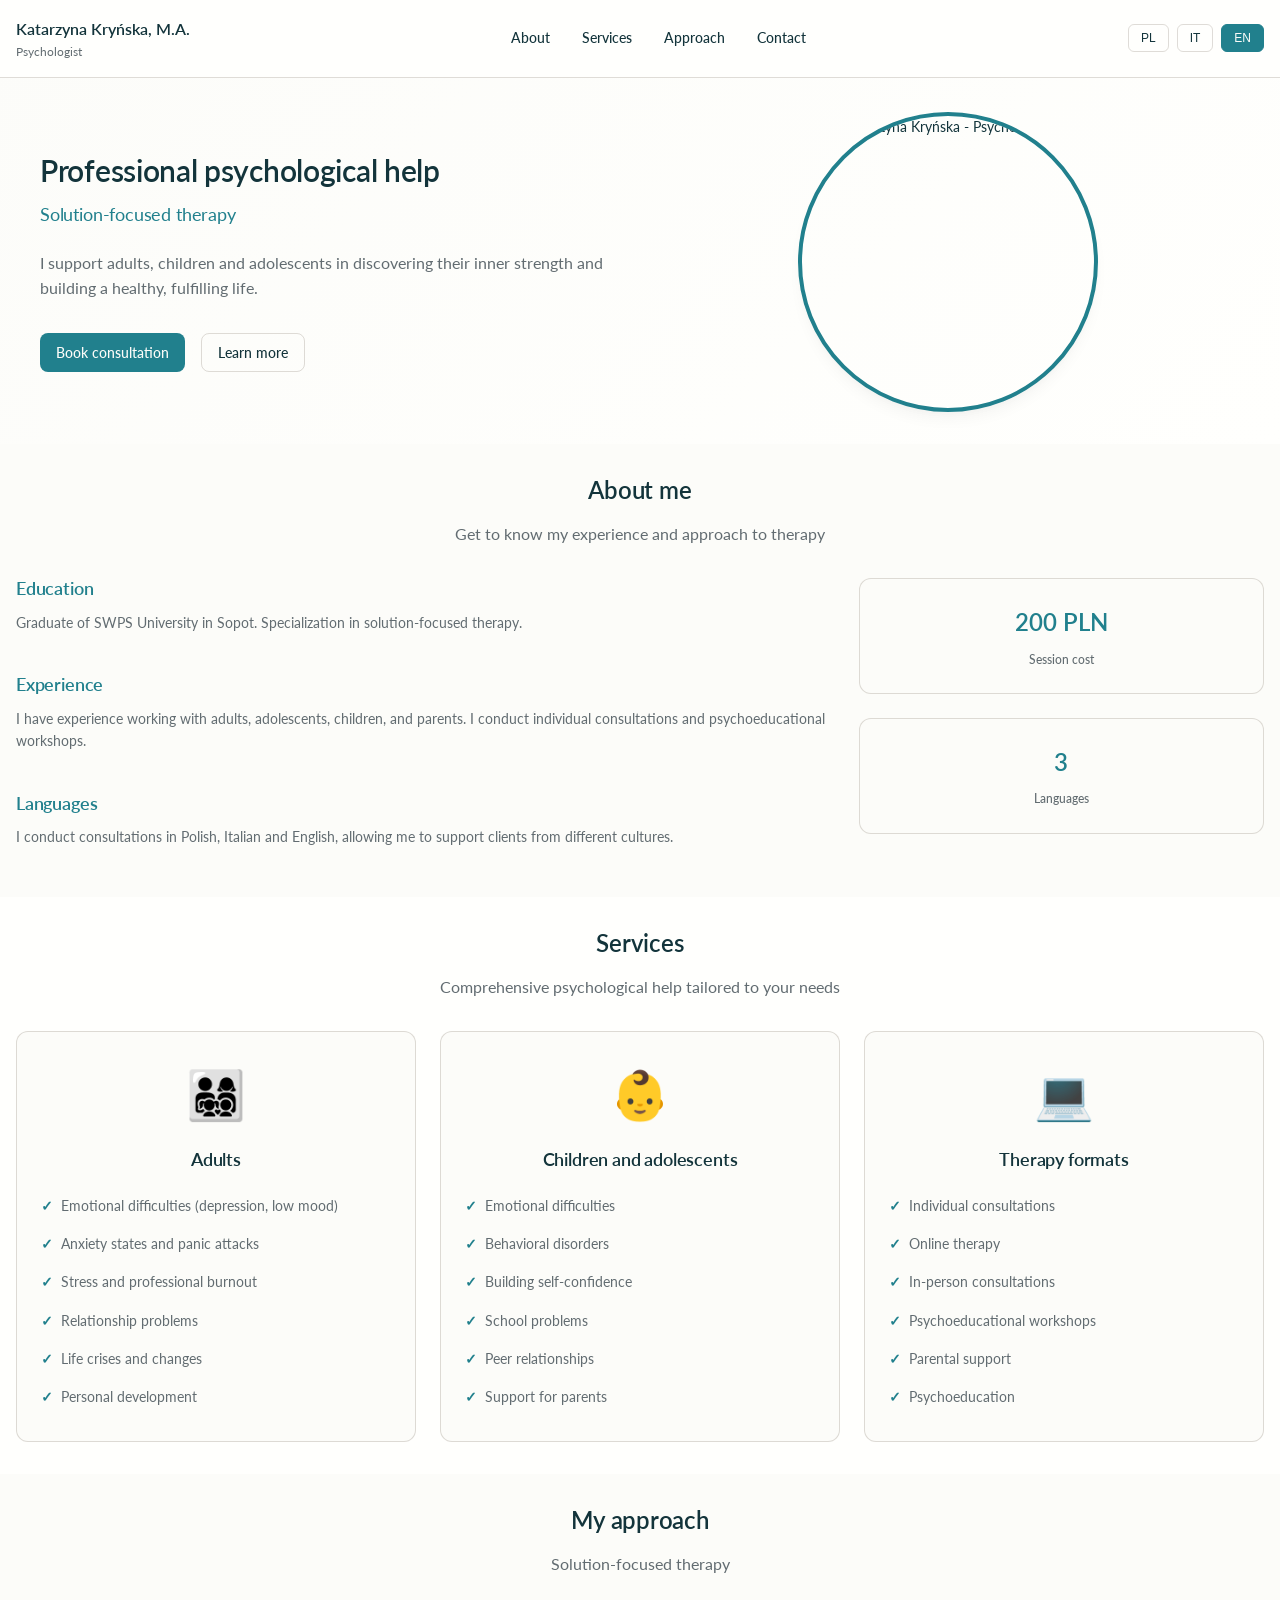
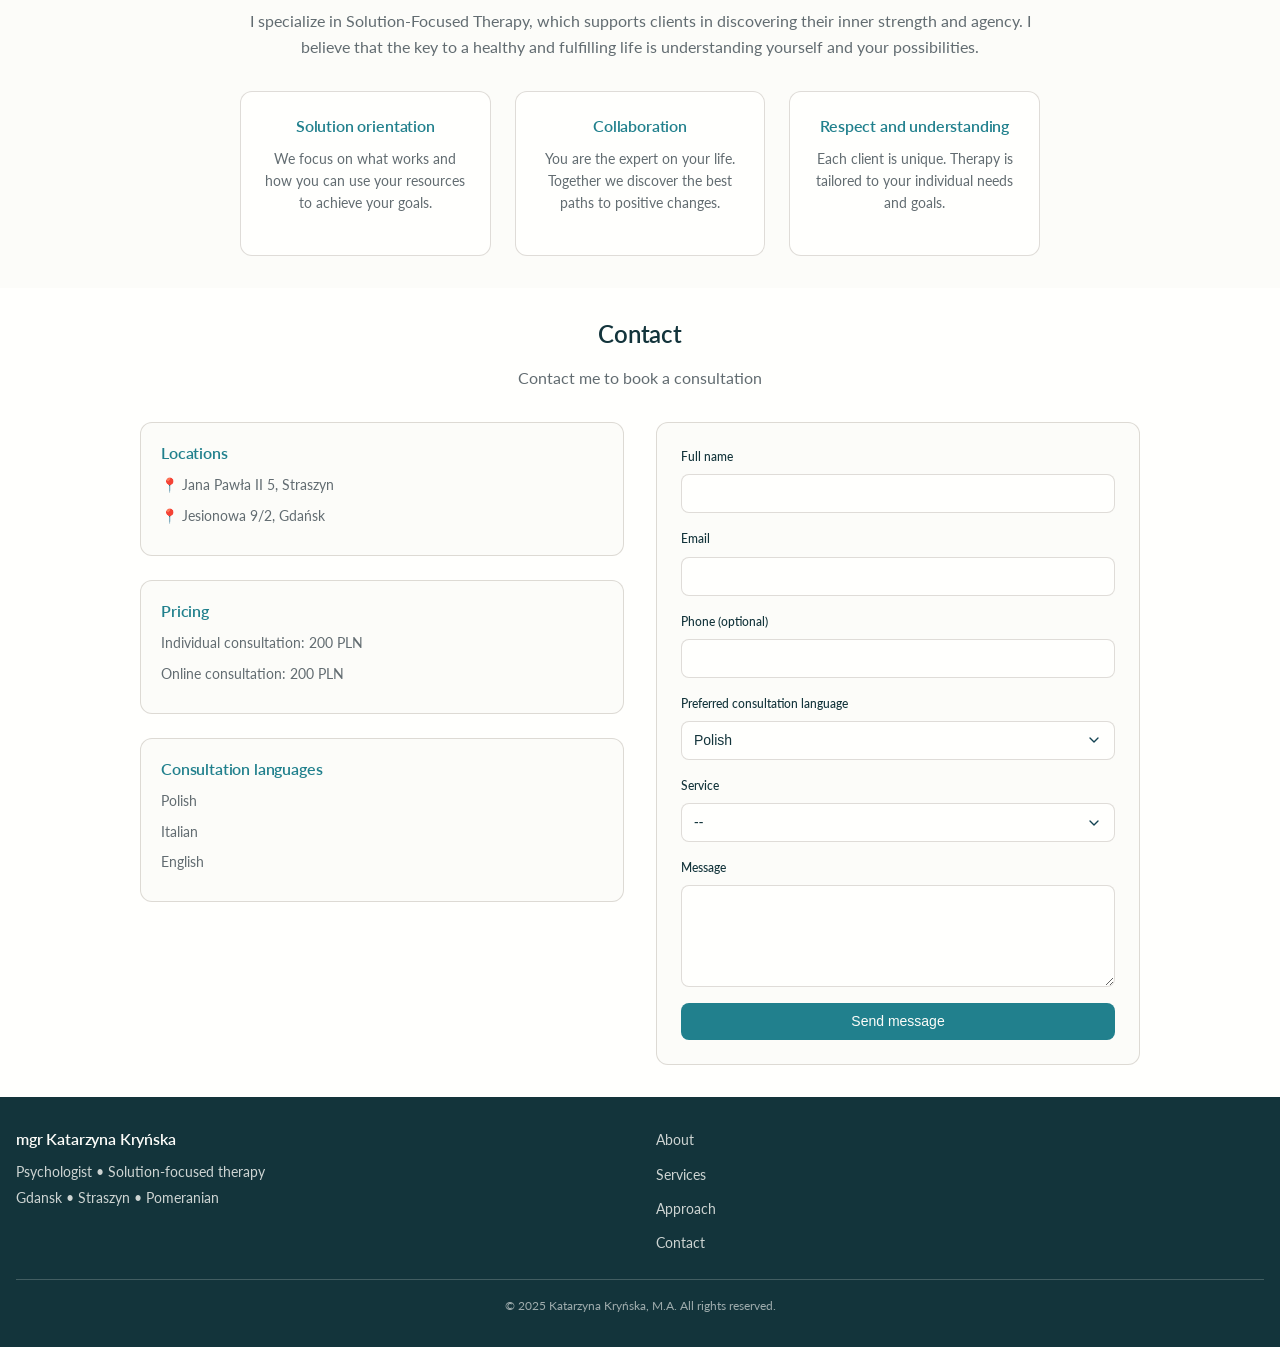
==== commit 5e0060c0: "Changed description and translations in about.experience.description" ====
--- a/index.html
+++ b/index.html
@@ -129,8 +129,8 @@
 
                     <div class="about-item">
                         <h3 data-key="about.experience.title">Doświadczenie</h3>
-                        <p data-key="about.experience.description">Ponad 2 lata doświadczenia w pracy z dorosłymi,
-                            dziećmi, młodzieżą oraz rodzicami. Prowadzę konsultacje indywidualne oraz warsztaty
+                        <p data-key="about.experience.description">Posiadam doświadczenie w pracy z dorosłymi,
+                            młodzieżą, dziećmi oraz rodzicami. Prowadzę konsultacje indywidualne oraz warsztaty
                             psychoedukacyjne.</p>
                     </div>
 
@@ -276,7 +276,8 @@
                 </div>
 
                 <div class="contact-form-container">
-                    <form class="contact-form" id="contactForm">
+                    <form class="contact-form" id="contactForm" action="https://formspree.io/f/xgvydjdq" method="POST"
+                        novalidate>
                         <div class="form-group">
                             <label class="form-label" for="name" data-key="contact.form.name">Imię i nazwisko</label>
                             <input type="text" id="name" name="name" class="form-control" required>
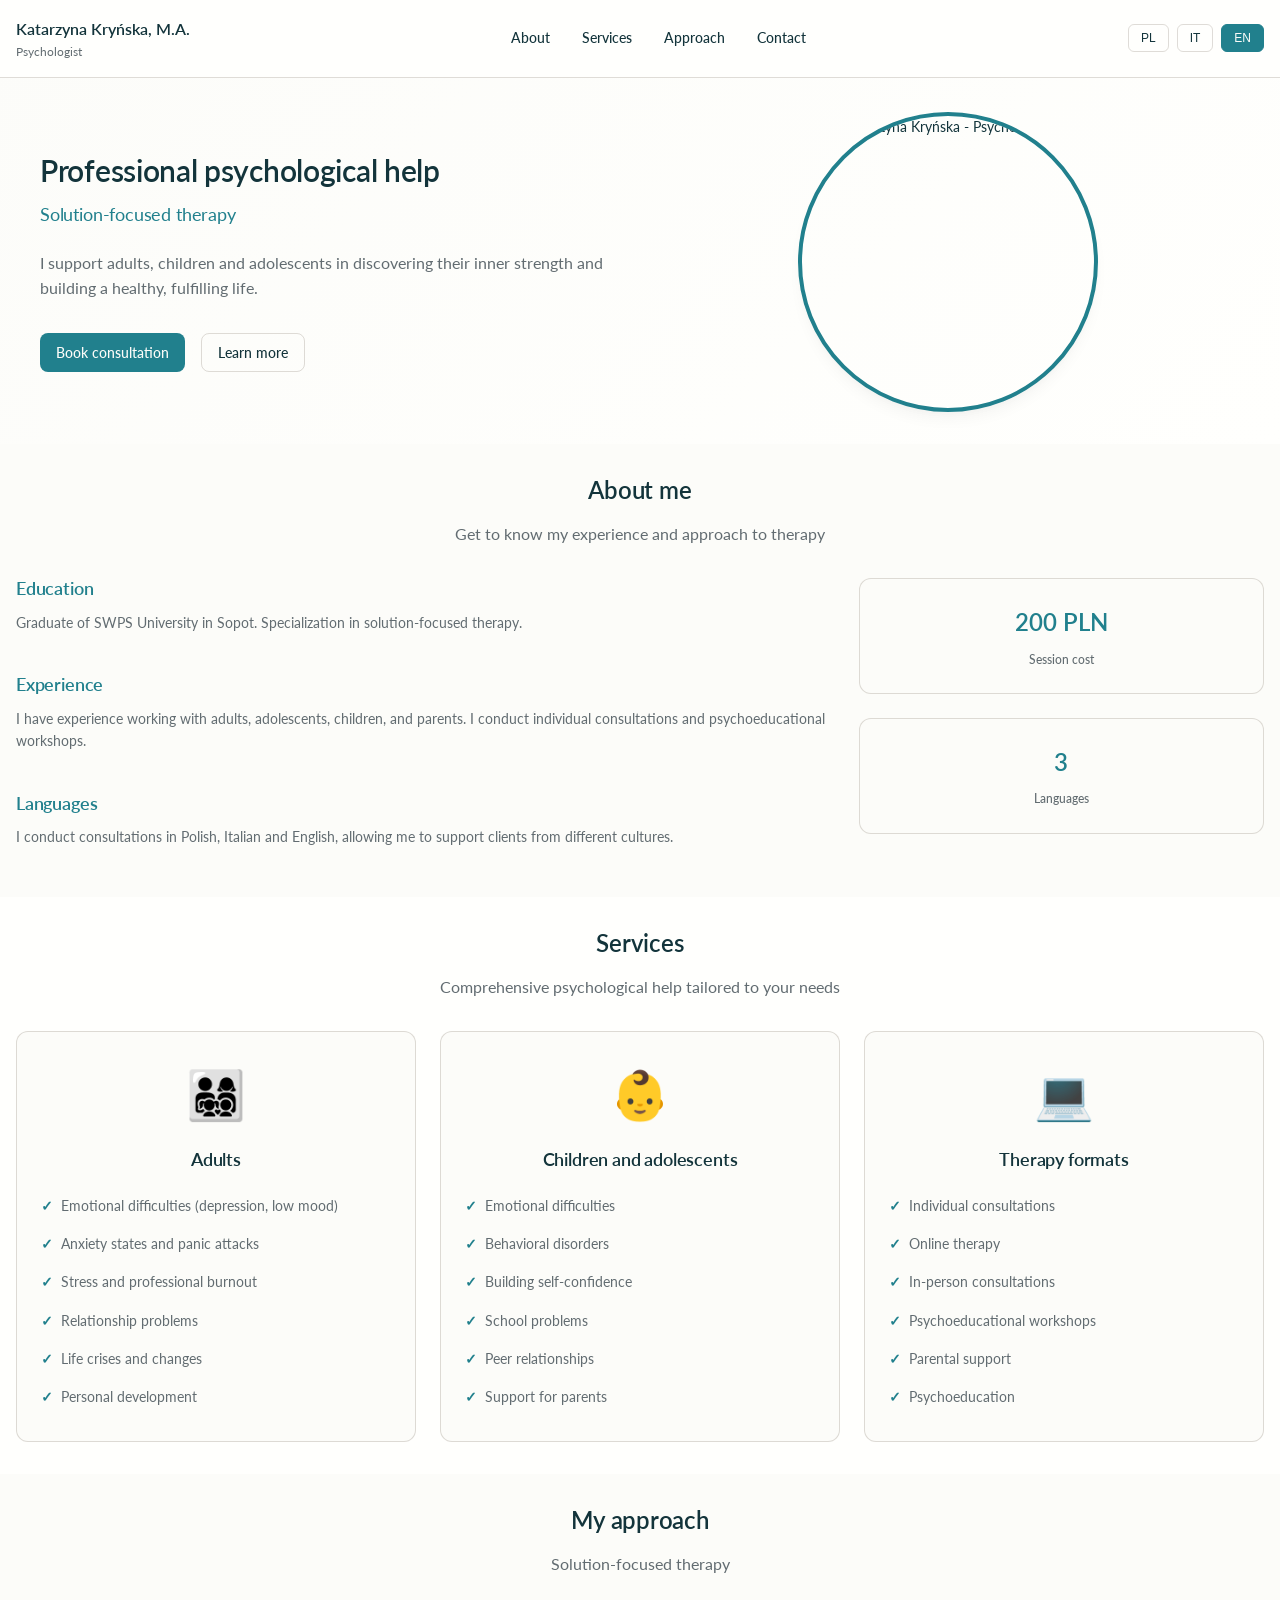
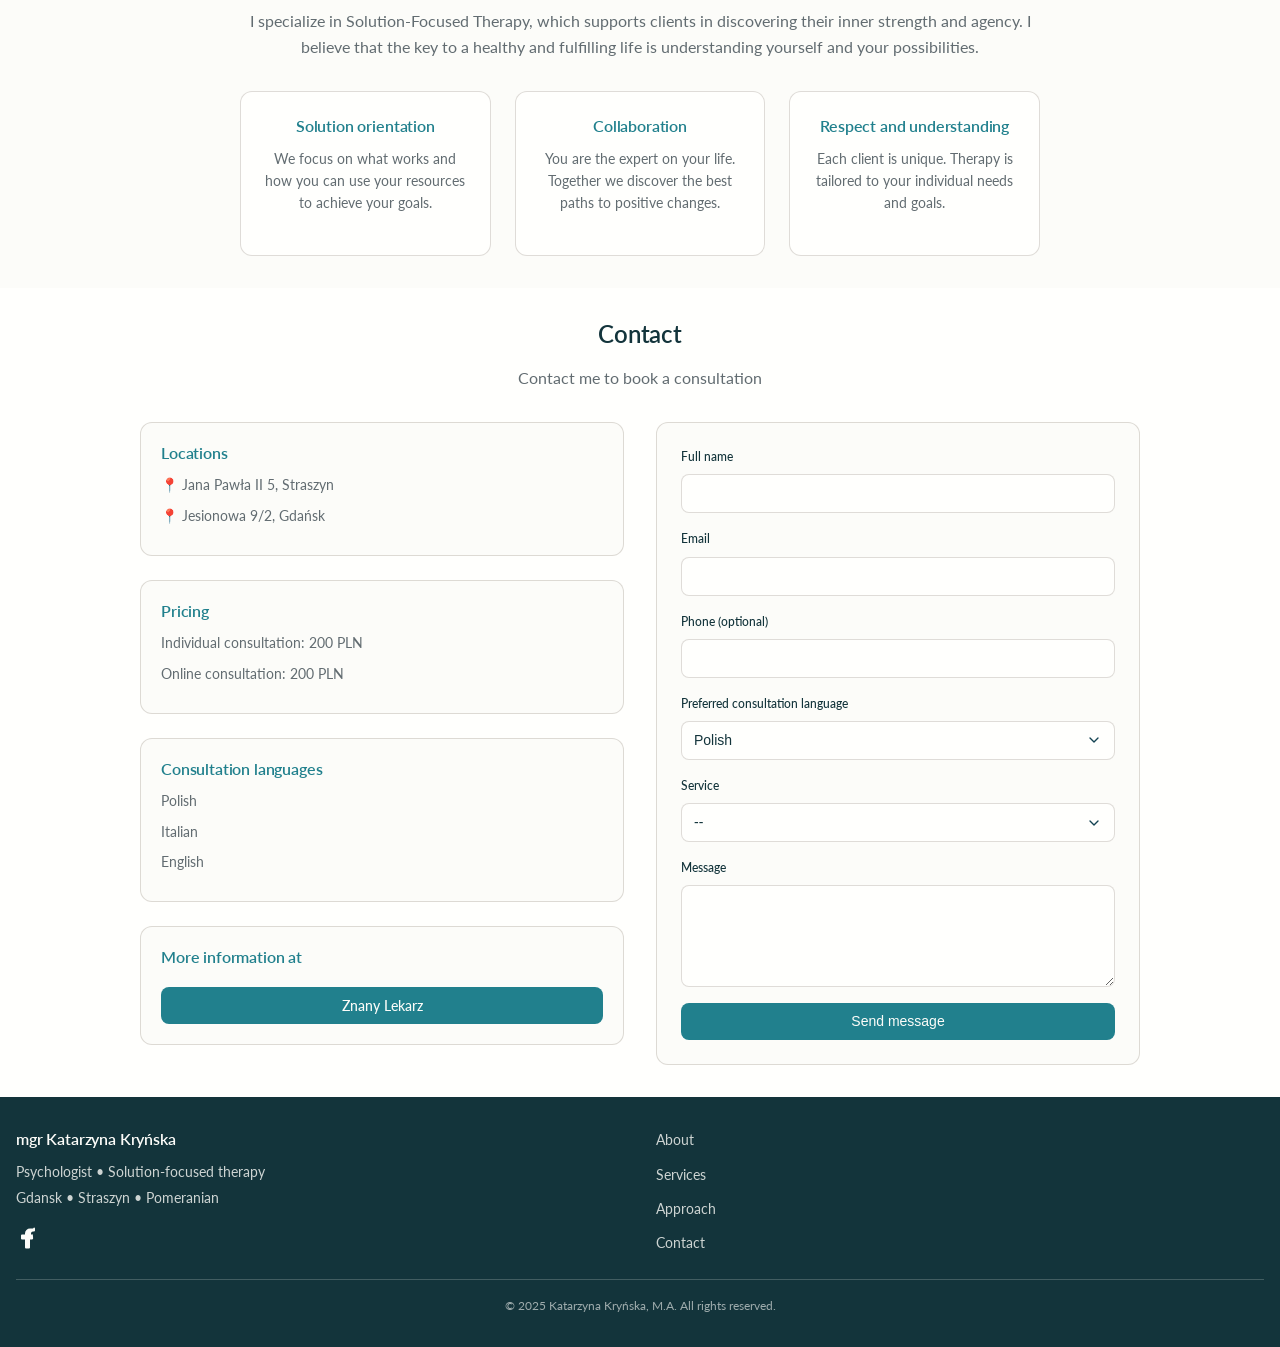
==== commit d0436a26: "Added facebook redirect and znany lekarz button." ====
--- a/index.html
+++ b/index.html
@@ -273,6 +273,14 @@
                         <p data-key="contact.form.lang.it">Włoski</p>
                         <p data-key="contact.form.lang.en">Angielski</p>
                     </div>
+                    <!-- Znany Lekarz info box -->
+                    <div class="contact-item">
+                        <h4 data-key="contact.additionalinfo.title">Dodatkowe informacje na</h4>
+                        <a href="https://znanylekarz.pl/z/bD3PLh" target="_blank" rel="noopener"
+                            class="btn btn--primary btn--full-width" style="margin-top:8px;">
+                            Znany Lekarz
+                        </a>
+                    </div>
                 </div>
 
                 <div class="contact-form-container">
@@ -351,8 +359,16 @@
                     <h4>mgr Katarzyna Kryńska</h4>
                     <p data-key="footer.description">Psycholog • Terapia skoncentrowana na rozwiązaniach</p>
                     <p data-key="footer.location">Gdańsk • Straszyn • Pomorskie</p>
-                </div>
-
+                    <!-- Facebook icon only, no background, "f" in footer text color -->
+                    <a href="https://www.facebook.com/profile.php?id=61570755837761" target="_blank" rel="noopener"
+                        style="display:inline-block;margin-top:12px;">
+                        <svg width="24" height="24" viewBox="0 0 24 24" fill="none">
+                            <path
+                                d="M17 2.5h-3a5 5 0 0 0-5 5V8.5H6a1 1 0 0 0-1 1v3a1 1 0 0 0 1 1h3v8a1 1 0 0 0 1 1h3a1 1 0 0 0 1-1v-8h2.14a1 1 0 0 0 .99-1.14l-.28-3A1 1 0 0 0 17 8.5h-2V7.5a2 2 0 0 1 2-2h1a1 1 0 0 0 1-1v-2a1 1 0 0 0-1-1z"
+                                fill="currentColor" />
+                        </svg>
+                    </a>
+                </div>
                 <div class="footer-links">
                     <a href="#about" data-key="nav.about">O mnie</a>
                     <a href="#services" data-key="nav.services">Usługi</a>
@@ -360,7 +376,6 @@
                     <a href="#contact" data-key="nav.contact">Kontakt</a>
                 </div>
             </div>
-
             <div class="footer-bottom">
                 <p data-key="footer.copyright">&copy; 2025 mgr Katarzyna Kryńska. Wszystkie prawa zastrzeżone.</p>
             </div>
--- a/style.css
+++ b/style.css
@@ -1,4 +1,3 @@
-
 :root {
   /* Colors */
   --color-background: rgba(252, 252, 249, 1);
@@ -253,18 +252,23 @@
 h1 {
   font-size: var(--font-size-4xl);
 }
+
 h2 {
   font-size: var(--font-size-3xl);
 }
+
 h3 {
   font-size: var(--font-size-2xl);
 }
+
 h4 {
   font-size: var(--font-size-xl);
 }
+
 h5 {
   font-size: var(--font-size-lg);
 }
+
 h6 {
   font-size: var(--font-size-md);
 }
@@ -485,43 +489,31 @@
 }
 
 .status--success {
-  background-color: rgba(
-    var(--color-success-rgb, 33, 128, 141),
-    var(--status-bg-opacity)
-  );
+  background-color: rgba(var(--color-success-rgb, 33, 128, 141),
+      var(--status-bg-opacity));
   color: var(--color-success);
-  border: 1px solid
-    rgba(var(--color-success-rgb, 33, 128, 141), var(--status-border-opacity));
+  border: 1px solid rgba(var(--color-success-rgb, 33, 128, 141), var(--status-border-opacity));
 }
 
 .status--error {
-  background-color: rgba(
-    var(--color-error-rgb, 192, 21, 47),
-    var(--status-bg-opacity)
-  );
+  background-color: rgba(var(--color-error-rgb, 192, 21, 47),
+      var(--status-bg-opacity));
   color: var(--color-error);
-  border: 1px solid
-    rgba(var(--color-error-rgb, 192, 21, 47), var(--status-border-opacity));
+  border: 1px solid rgba(var(--color-error-rgb, 192, 21, 47), var(--status-border-opacity));
 }
 
 .status--warning {
-  background-color: rgba(
-    var(--color-warning-rgb, 168, 75, 47),
-    var(--status-bg-opacity)
-  );
+  background-color: rgba(var(--color-warning-rgb, 168, 75, 47),
+      var(--status-bg-opacity));
   color: var(--color-warning);
-  border: 1px solid
-    rgba(var(--color-warning-rgb, 168, 75, 47), var(--status-border-opacity));
+  border: 1px solid rgba(var(--color-warning-rgb, 168, 75, 47), var(--status-border-opacity));
 }
 
 .status--info {
-  background-color: rgba(
-    var(--color-info-rgb, 98, 108, 113),
-    var(--status-bg-opacity)
-  );
+  background-color: rgba(var(--color-info-rgb, 98, 108, 113),
+      var(--status-bg-opacity));
   color: var(--color-info);
-  border: 1px solid
-    rgba(var(--color-info-rgb, 98, 108, 113), var(--status-border-opacity));
+  border: 1px solid rgba(var(--color-info-rgb, 98, 108, 113), var(--status-border-opacity));
 }
 
 /* Container layout */
@@ -538,16 +530,19 @@
     max-width: var(--container-sm);
   }
 }
+
 @media (min-width: 768px) {
   .container {
     max-width: var(--container-md);
   }
 }
+
 @media (min-width: 1024px) {
   .container {
     max-width: var(--container-lg);
   }
 }
+
 @media (min-width: 1280px) {
   .container {
     max-width: var(--container-xl);
@@ -558,24 +553,31 @@
 .flex {
   display: flex;
 }
+
 .flex-col {
   flex-direction: column;
 }
+
 .items-center {
   align-items: center;
 }
+
 .justify-center {
   justify-content: center;
 }
+
 .justify-between {
   justify-content: space-between;
 }
+
 .gap-4 {
   gap: var(--space-4);
 }
+
 .gap-8 {
   gap: var(--space-8);
 }
+
 .gap-16 {
   gap: var(--space-16);
 }
@@ -583,16 +585,20 @@
 .m-0 {
   margin: 0;
 }
+
 .mt-8 {
   margin-top: var(--space-8);
 }
+
 .mb-8 {
   margin-bottom: var(--space-8);
 }
+
 .mx-8 {
   margin-left: var(--space-8);
   margin-right: var(--space-8);
 }
+
 .my-8 {
   margin-top: var(--space-8);
   margin-bottom: var(--space-8);
@@ -601,18 +607,22 @@
 .p-0 {
   padding: 0;
 }
+
 .py-8 {
   padding-top: var(--space-8);
   padding-bottom: var(--space-8);
 }
+
 .px-8 {
   padding-left: var(--space-8);
   padding-right: var(--space-8);
 }
+
 .py-16 {
   padding-top: var(--space-16);
   padding-bottom: var(--space-16);
 }
+
 .px-16 {
   padding-left: var(--space-16);
   padding-right: var(--space-16);
@@ -621,6 +631,7 @@
 .block {
   display: block;
 }
+
 .hidden {
   display: none;
 }
@@ -650,8 +661,7 @@
 
 @font-face {
   font-family: 'FKGroteskNeue';
-  src: url('https://r2cdn.perplexity.ai/fonts/FKGroteskNeue.woff2')
-    format('woff2');
+  src: url('https://r2cdn.perplexity.ai/fonts/FKGroteskNeue.woff2') format('woff2');
 }
 
 /* Custom styles for the psychology practice website */
@@ -663,7 +673,12 @@
   scroll-behavior: smooth;
 }
 
-h1, h2, h3, h4, h5, h6 {
+h1,
+h2,
+h3,
+h4,
+h5,
+h6 {
   font-family: 'Lato', var(--font-family-base);
 }
 
@@ -1086,6 +1101,17 @@
   margin: var(--space-4) 0;
 }
 
+.footer-info a svg {
+  vertical-align: middle;
+  color: var(--color-background);
+  fill: currentColor;
+  transition: color 0.2s;
+}
+
+.footer-info a:hover svg {
+  color: var(--color-primary);
+}
+
 .footer-links {
   display: flex;
   flex-direction: column;
@@ -1117,7 +1143,7 @@
   .navbar {
     background: rgba(38, 40, 40, 0.95);
   }
-  
+
   .navbar.scrolled {
     background: rgba(38, 40, 40, 0.98);
   }
@@ -1138,63 +1164,63 @@
     gap: var(--space-16);
     padding: var(--space-12) 0;
   }
-  
+
   .nav-menu {
     gap: var(--space-16);
   }
-  
+
   .hero {
     padding: calc(120px + var(--space-16)) 0 var(--space-16) 0;
   }
-  
+
   .hero-content {
     grid-template-columns: 1fr;
     text-align: center;
     gap: var(--space-24);
   }
-  
+
   .hero-text h1 {
     font-size: var(--font-size-3xl);
   }
-  
+
   .hero-buttons {
     flex-direction: column;
     align-items: center;
   }
-  
+
   .profile-photo {
     width: 200px;
     height: 200px;
   }
-  
+
   .about-content {
     grid-template-columns: 1fr;
     gap: var(--space-24);
   }
-  
+
   .about-stats {
     flex-direction: row;
     justify-content: space-around;
   }
-  
+
   .services-grid {
     grid-template-columns: 1fr;
   }
-  
+
   .approach-principles {
     grid-template-columns: 1fr;
   }
-  
+
   .contact-content {
     grid-template-columns: 1fr;
     gap: var(--space-24);
   }
-  
+
   .footer-content {
     grid-template-columns: 1fr;
     text-align: center;
   }
-  
+
   .footer-links {
     flex-direction: row;
     justify-content: center;
@@ -1208,23 +1234,23 @@
     justify-content: center;
     gap: var(--space-12);
   }
-  
+
   .language-selector {
     justify-content: center;
   }
-  
+
   .hero-text h1 {
     font-size: var(--font-size-2xl);
   }
-  
+
   .section-header h2 {
     font-size: var(--font-size-2xl);
   }
-  
+
   .about-stats {
     flex-direction: column;
   }
-  
+
   .container {
     padding-left: var(--space-12);
     padding-right: var(--space-12);
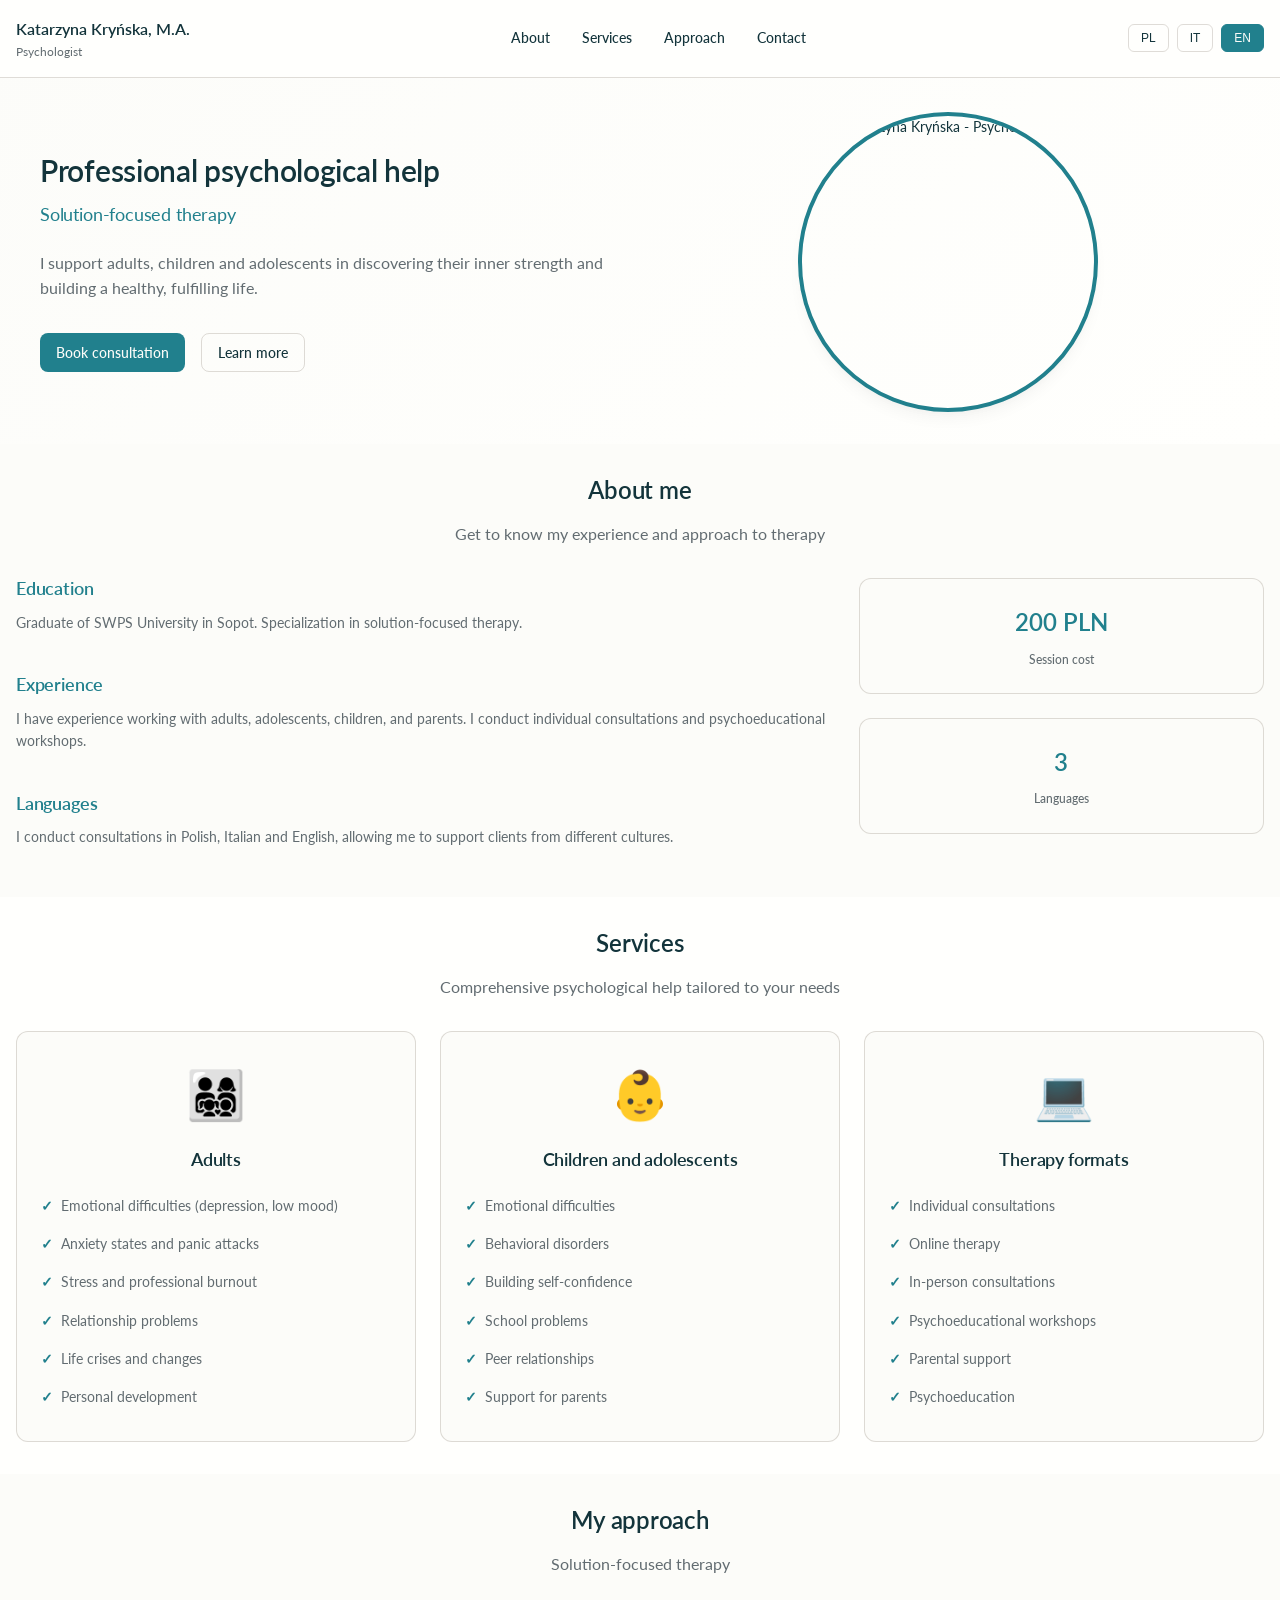
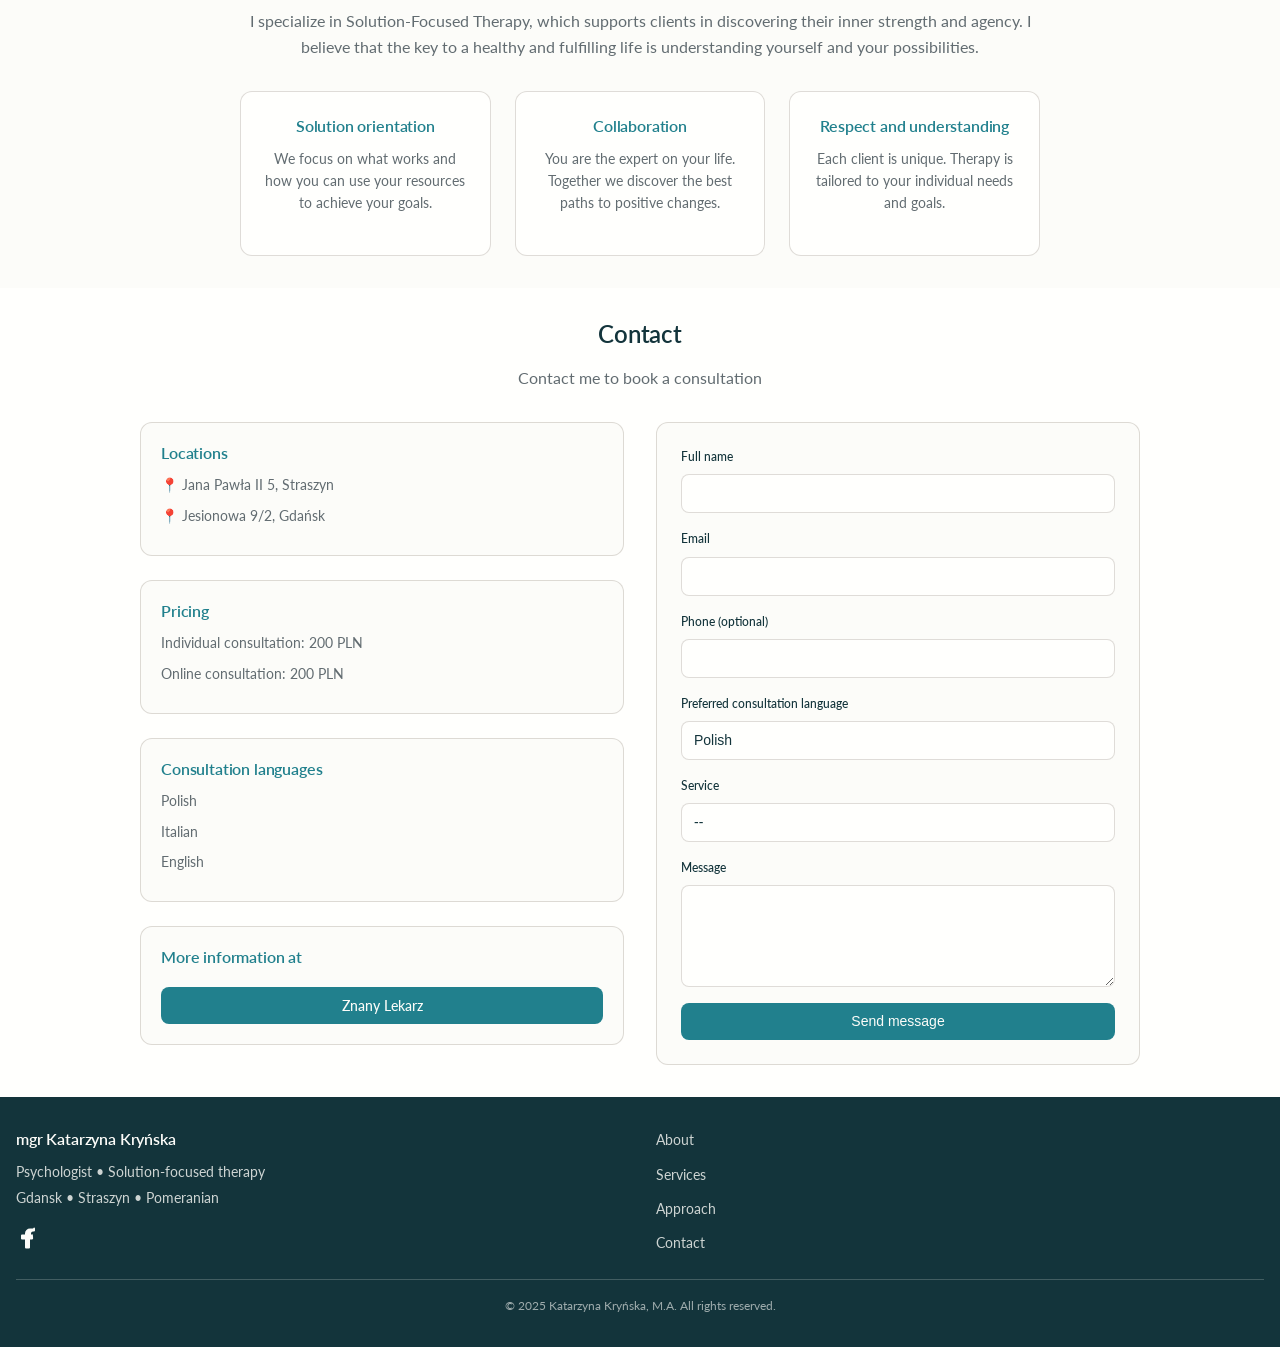
==== commit 1f891aa9: "implementing meta pixel" ====
--- a/index.html
+++ b/index.html
@@ -61,6 +61,25 @@
 
     <!-- Styles -->
     <link rel="stylesheet" href="style.css">
+
+    <!-- Meta Pixel Code -->
+    <script>
+        !function (f, b, e, v, n, t, s) {
+            if (f.fbq) return; n = f.fbq = function () {
+                n.callMethod ?
+                n.callMethod.apply(n, arguments) : n.queue.push(arguments};
+            if (!f._fbq) f._fbq = n; n.push = n; n.loaded = !0; n.version = '2.0';
+            n.queue = []; t = b.createElement(e); t.async = !0;
+            t.src = v; s = b.getElementsByTagName(e)[0];
+            s.parentNode.insertBefore(t, s)
+        }(window, document, 'script',
+            'https://connect.facebook.net/en_US/fbevents.js');
+        fbq('init', '4147541748906734');
+        fbq('track', 'PageView');
+    </script>
+    <noscript><img height="1" width="1" style="display:none"
+            src="https://www.facebook.com/tr?id=4147541748906734&ev=PageView&noscript=1" /></noscript>
+    <!-- End Meta Pixel Code -->
 </head>
 
 <body>
--- a/style.css
+++ b/style.css
@@ -26,8 +26,8 @@
   --focus-outline: 2px solid var(--color-primary);
   --status-bg-opacity: 0.15;
   --status-border-opacity: 0.25;
-  --select-caret-light: url("data:image/svg+xml,%3Csvg xmlns='http://www.w3.org/2000/svg' width='16' height='16' viewBox='0 0 24 24' fill='none' stroke='%23134252' stroke-width='2' stroke-linecap='round' stroke-linejoin='round'%3E%3Cpolyline points='6 9 12 15 18 9'%3E%3C/polyline%3E%3C/svg%3E");
-  --select-caret-dark: url("data:image/svg+xml,%3Csvg xmlns='http://www.w3.org/2000/svg' width='16' height='16' viewBox='0 0 24 24' fill='none' stroke='%23f5f5f5' stroke-width='2' stroke-linecap='round' stroke-linejoin='round'%3E%3Cpolyline points='6 9 12 15 18 9'%3E%3C/polyline%3E%3C/svg%3E");
+  --select-caret-light: url("data:image/svg+xml,%3Csvg xmlns='https://www.w3.org/2000/svg' width='16' height='16' viewBox='0 0 24 24' fill='none' stroke='%23134252' stroke-width='2' stroke-linecap='round' stroke-linejoin='round'%3E%3Cpolyline points='6 9 12 15 18 9'%3E%3C/polyline%3E%3C/svg%3E");
+  --select-caret-dark: url("data:image/svg+xml,%3Csvg xmlns='https://www.w3.org/2000/svg' width='16' height='16' viewBox='0 0 24 24' fill='none' stroke='%23f5f5f5' stroke-width='2' stroke-linecap='round' stroke-linejoin='round'%3E%3Cpolyline points='6 9 12 15 18 9'%3E%3C/polyline%3E%3C/svg%3E");
 
   /* RGB versions for opacity control */
   --color-success-rgb: 33, 128, 141;
@@ -133,8 +133,8 @@
     --focus-outline: 2px solid var(--color-primary);
     --status-bg-opacity: 0.15;
     --status-border-opacity: 0.25;
-    --select-caret-light: url("data:image/svg+xml,%3Csvg xmlns='http://www.w3.org/2000/svg' width='16' height='16' viewBox='0 0 24 24' fill='none' stroke='%23134252' stroke-width='2' stroke-linecap='round' stroke-linejoin='round'%3E%3Cpolyline points='6 9 12 15 18 9'%3E%3C/polyline%3E%3C/svg%3E");
-    --select-caret-dark: url("data:image/svg+xml,%3Csvg xmlns='http://www.w3.org/2000/svg' width='16' height='16' viewBox='0 0 24 24' fill='none' stroke='%23f5f5f5' stroke-width='2' stroke-linecap='round' stroke-linejoin='round'%3E%3Cpolyline points='6 9 12 15 18 9'%3E%3C/polyline%3E%3C/svg%3E");
+    --select-caret-light: url("data:image/svg+xml,%3Csvg xmlns='https://www.w3.org/2000/svg' width='16' height='16' viewBox='0 0 24 24' fill='none' stroke='%23134252' stroke-width='2' stroke-linecap='round' stroke-linejoin='round'%3E%3Cpolyline points='6 9 12 15 18 9'%3E%3C/polyline%3E%3C/svg%3E");
+    --select-caret-dark: url("data:image/svg+xml,%3Csvg xmlns='https://www.w3.org/2000/svg' width='16' height='16' viewBox='0 0 24 24' fill='none' stroke='%23f5f5f5' stroke-width='2' stroke-linecap='round' stroke-linejoin='round'%3E%3Cpolyline points='6 9 12 15 18 9'%3E%3C/polyline%3E%3C/svg%3E");
 
     /* RGB versions for dark mode */
     --color-success-rgb: 50, 184, 198;
@@ -175,8 +175,8 @@
   --focus-outline: 2px solid var(--color-primary);
   --status-bg-opacity: 0.15;
   --status-border-opacity: 0.25;
-  --select-caret-light: url("data:image/svg+xml,%3Csvg xmlns='http://www.w3.org/2000/svg' width='16' height='16' viewBox='0 0 24 24' fill='none' stroke='%23134252' stroke-width='2' stroke-linecap='round' stroke-linejoin='round'%3E%3Cpolyline points='6 9 12 15 18 9'%3E%3C/polyline%3E%3C/svg%3E");
-  --select-caret-dark: url("data:image/svg+xml,%3Csvg xmlns='http://www.w3.org/2000/svg' width='16' height='16' viewBox='0 0 24 24' fill='none' stroke='%23f5f5f5' stroke-width='2' stroke-linecap='round' stroke-linejoin='round'%3E%3Cpolyline points='6 9 12 15 18 9'%3E%3C/polyline%3E%3C/svg%3E");
+  --select-caret-light: url("data:image/svg+xml,%3Csvg xmlns='https://www.w3.org/2000/svg' width='16' height='16' viewBox='0 0 24 24' fill='none' stroke='%23134252' stroke-width='2' stroke-linecap='round' stroke-linejoin='round'%3E%3Cpolyline points='6 9 12 15 18 9'%3E%3C/polyline%3E%3C/svg%3E");
+  --select-caret-dark: url("data:image/svg+xml,%3Csvg xmlns='https://www.w3.org/2000/svg' width='16' height='16' viewBox='0 0 24 24' fill='none' stroke='%23f5f5f5' stroke-width='2' stroke-linecap='round' stroke-linejoin='round'%3E%3Cpolyline points='6 9 12 15 18 9'%3E%3C/polyline%3E%3C/svg%3E");
 
   /* RGB versions for dark mode */
   --color-success-rgb: 50, 184, 198;
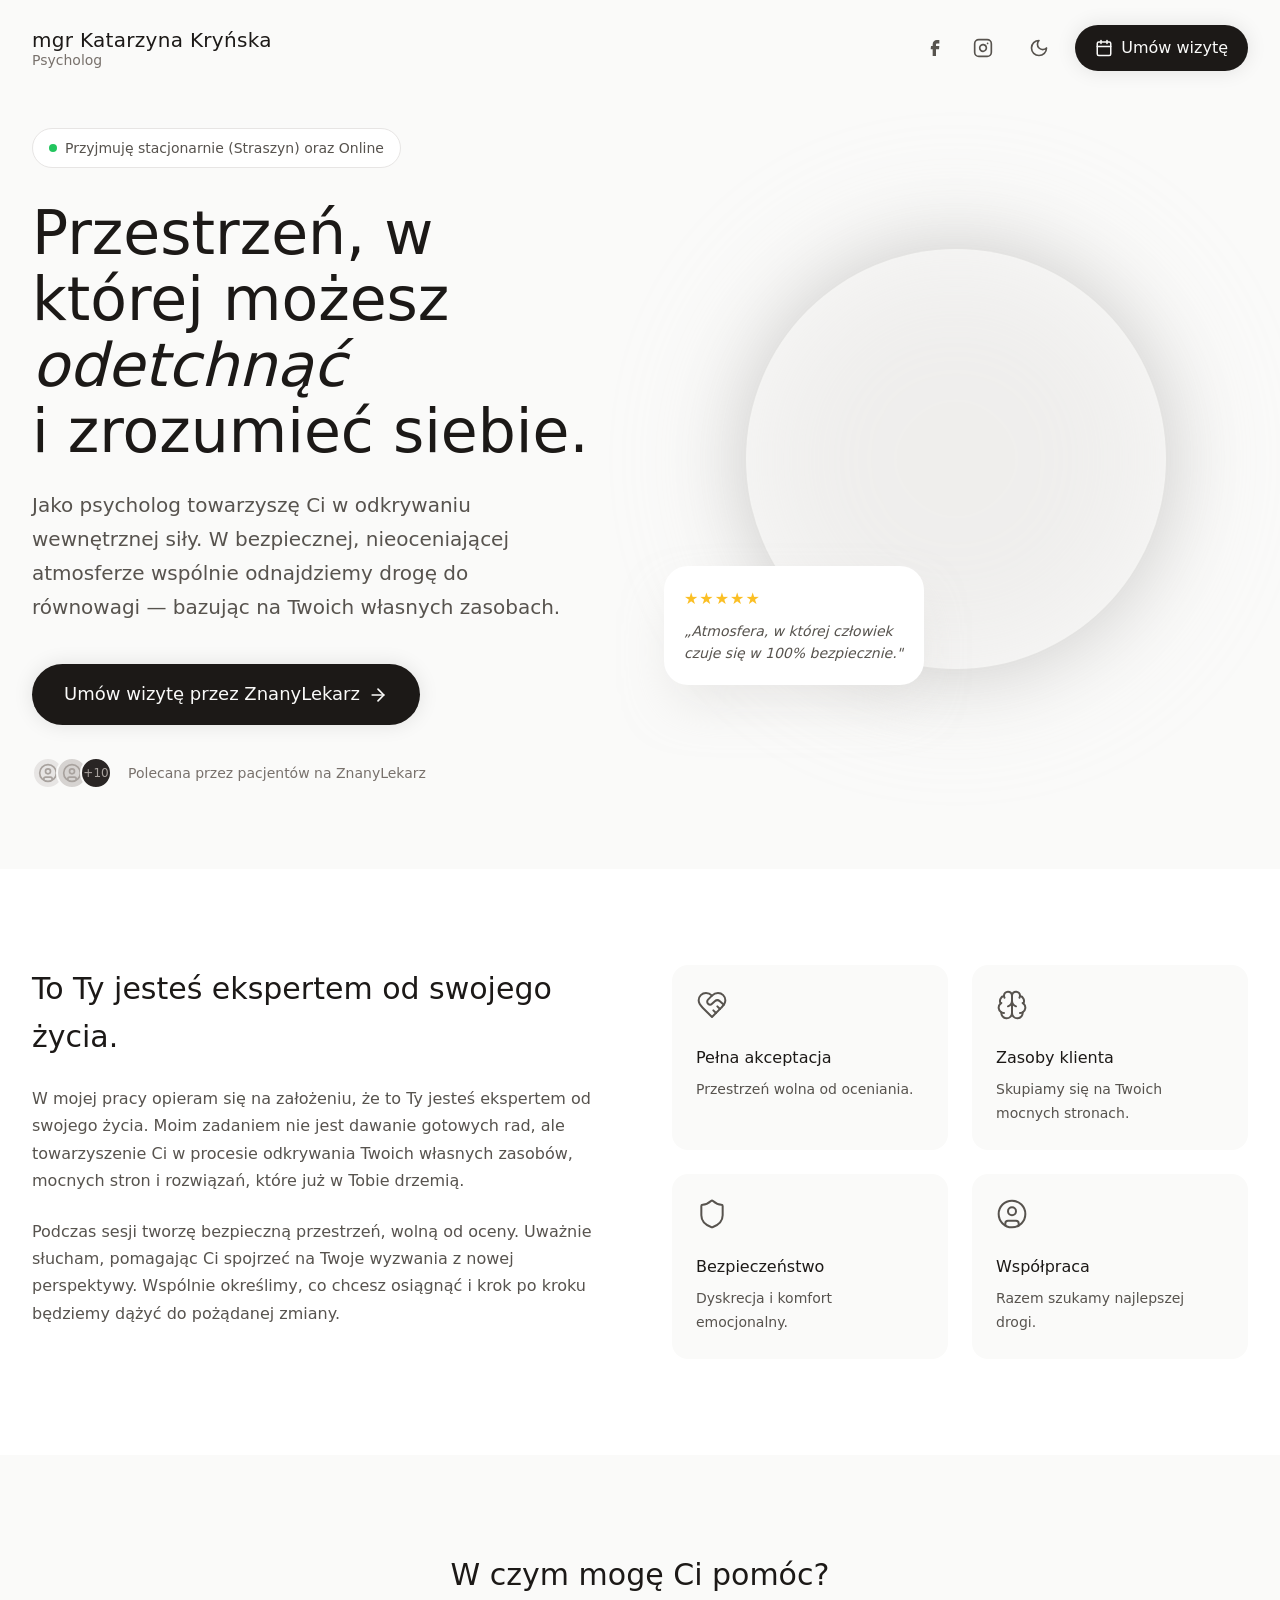
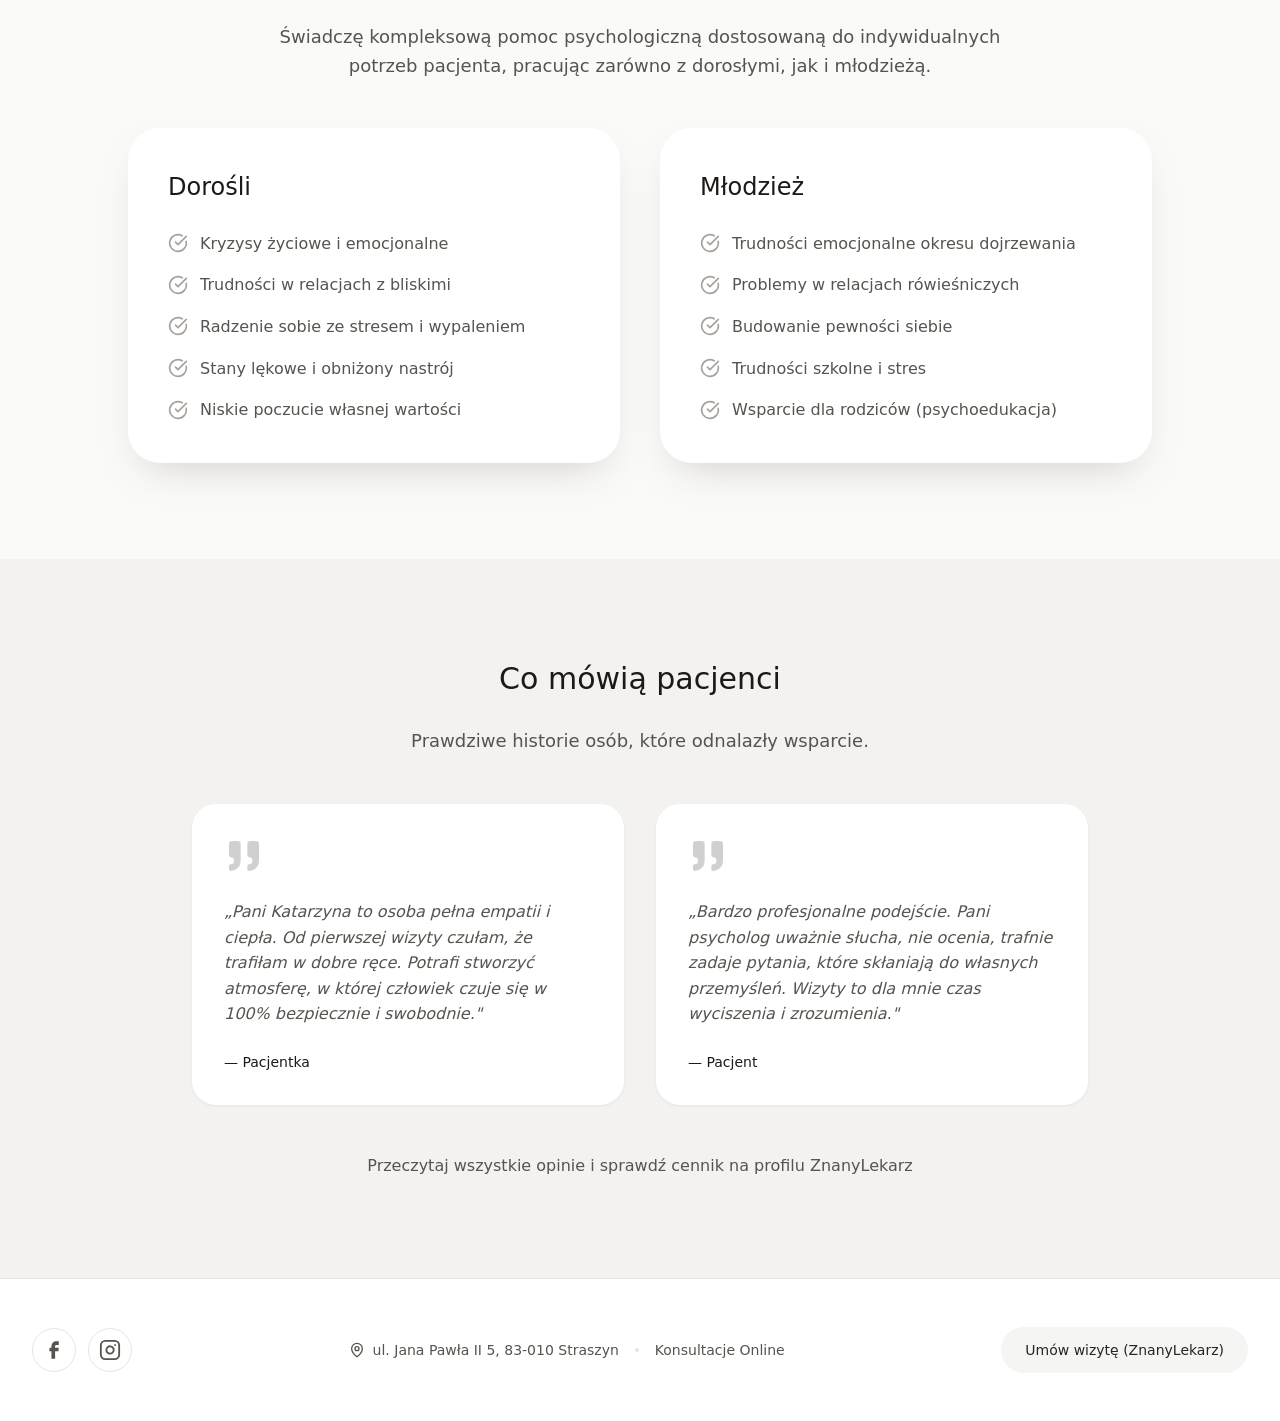
==== commit eb3b9c0b: "Replace site with new static design; archive old site and drafts - New homepage ported to plain HTML" ====
--- a/index.html
+++ b/index.html
@@ -1,73 +1,29 @@
 <!DOCTYPE html>
-<html lang="pl" itemscope itemtype="https://schema.org/PsychologyPractice">
+<html lang="pl">
 
 <head>
-    <meta charset="UTF-8">
-    <meta name="viewport" content="width=device-width, initial-scale=1.0">
-    <title>mgr Katarzyna Kryńska - Psycholog Gdańsk | Terapia Skoncentrowana na Rozwiązaniach</title>
-
-    <!-- SEO Meta Tags -->
+    <meta charset="UTF-8" />
+    <meta name="viewport" content="width=device-width, initial-scale=1.0" />
+    <title>mgr Katarzyna Kryńska — Psycholog | Straszyn i online</title>
     <meta name="description"
-        content="Psycholog mgr Katarzyna Kryńska - Gdańsk, Straszyn. Terapia skoncentrowana na rozwiązaniach dla dorosłych, dzieci i młodzieży. Konsultacje online i stacjonarne.">
-    <meta name="keywords"
-        content="psycholog Gdańsk, psycholog Straszyn, terapia skoncentrowana na rozwiązaniach, psychoterapia, konsultacje psychologiczne, pomoc psychologiczna pomorskie">
-    <meta name="author" content="mgr Katarzyna Kryńska">
-    <meta name="robots" content="index, follow">
-
-    <!-- Local SEO -->
-    <meta name="geo.region" content="PL-PM">
-    <meta name="geo.placename" content="Gdańsk, Straszyn">
-    <meta name="geo.position" content="54.3520;18.6466">
-    <meta name="ICBM" content="54.3520, 18.6466">
-
-    <!-- Open Graph -->
-    <meta property="og:title" content="mgr Katarzyna Kryńska - Psycholog Gdańsk">
+        content="mgr Katarzyna Kryńska — psycholog. Wsparcie psychologiczne dla dorosłych i młodzieży. Przyjmuję stacjonarnie w Straszynie oraz online. Umów wizytę przez ZnanyLekarz." />
+    <meta name="theme-color" content="#fafaf9" />
+
+    <meta property="og:type" content="website" />
+    <meta property="og:title" content="mgr Katarzyna Kryńska — Psycholog" />
     <meta property="og:description"
-        content="Profesjonalna pomoc psychologiczna w Gdańsku i okolicach. Terapia skoncentrowana na rozwiązaniach.">
-    <meta property="og:type" content="website">
-    <meta property="og:url" content="">
+        content="Wsparcie psychologiczne dla dorosłych i młodzieży. Straszyn oraz online." />
     <meta property="og:image"
-        content="https://s3-eu-west-1.amazonaws.com/znanylekarz.pl/doctor/f8640e/f8640ed139258445da7f6a1327da4029_large.jpg">
-
-    <!-- Schema.org JSON-LD -->
-    <script type="application/ld+json">
-    {
-        "@context": "https://schema.org",
-        "@type": "Psychologist",
-        "name": "mgr Katarzyna Kryńska",
-        "jobTitle": "Psycholog",
-        "description": "Specjalista w dziedzinie terapii skoncentrowanej na rozwiązaniach",
-        "address": {
-            "@type": "PostalAddress",
-            "streetAddress": "Jana Pawła II 5",
-            "addressLocality": "Straszyn",
-            "addressRegion": "Pomorskie",
-            "postalCode": "83-010",
-            "addressCountry": "PL"
-        },
-        "areaServed": [
-            "Gdańsk", "Straszyn", "Pruszcz Gdański", "Żukowo", "Kolbudy", "Tczew", "Starogard Gdański"
-        ],
-        "availableLanguage": ["pl", "it", "en"],
-        "priceRange": "200 PLN",
-        "image": "https://s3-eu-west-1.amazonaws.com/znanylekarz.pl/doctor/f8640e/f8640ed139258445da7f6a1327da4029_large.jpg"
-    }
-    </script>
-
-    <!-- Fonts -->
-    <link rel="preconnect" href="https://fonts.googleapis.com">
-    <link rel="preconnect" href="https://fonts.gstatic.com" crossorigin>
-    <link href="https://fonts.googleapis.com/css2?family=Lato:wght@300;400;600;700&display=swap" rel="stylesheet">
-
-    <!-- Styles -->
-    <link rel="stylesheet" href="style.css">
+        content="https://s3-eu-west-1.amazonaws.com/znanylekarz.pl/doctor/f8640e/f8640ed139258445da7f6a1327da4029_large.jpg" />
+
+    <link rel="stylesheet" href="style.css" />
 
     <!-- Meta Pixel Code -->
     <script>
         !function (f, b, e, v, n, t, s) {
             if (f.fbq) return; n = f.fbq = function () {
-                n.callMethod ?
-                n.callMethod.apply(n, arguments) : n.queue.push(arguments};
+                n.callMethod ? n.callMethod.apply(n, arguments) : n.queue.push(arguments)
+            };
             if (!f._fbq) f._fbq = n; n.push = n; n.loaded = !0; n.version = '2.0';
             n.queue = []; t = b.createElement(e); t.async = !0;
             t.src = v; s = b.getElementsByTagName(e)[0];
@@ -78,331 +34,235 @@
         fbq('track', 'PageView');
     </script>
     <noscript><img height="1" width="1" style="display:none"
-            src="https://www.facebook.com/tr?id=4147541748906734&ev=PageView&noscript=1" /></noscript>
+            src="https://www.facebook.com/tr?id=4147541748906734&ev=PageView&noscript=1" alt="" /></noscript>
     <!-- End Meta Pixel Code -->
+
+    <script type="application/ld+json">
+    {
+        "@context": "https://schema.org",
+        "@type": "Psychologist",
+        "name": "mgr Katarzyna Kryńska",
+        "jobTitle": "Psycholog",
+        "image": "https://s3-eu-west-1.amazonaws.com/znanylekarz.pl/doctor/f8640e/f8640ed139258445da7f6a1327da4029_large.jpg",
+        "address": {
+            "@type": "PostalAddress",
+            "streetAddress": "ul. Jana Pawła II 5",
+            "postalCode": "83-010",
+            "addressLocality": "Straszyn",
+            "addressRegion": "pomorskie",
+            "addressCountry": "PL"
+        },
+        "url": "https://www.znanylekarz.pl/katarzyna-krynska/psycholog/straszyn",
+        "sameAs": [
+            "https://www.facebook.com/profile.php?id=61570755837761",
+            "https://www.instagram.com/katarzyna.krynska.psycholog/"
+        ]
+    }
+    </script>
 </head>
 
 <body>
-    <!-- Navigation -->
-    <nav class="navbar" id="navbar">
+    <!-- ===== Nav ===== -->
+    <header class="site-header" id="siteHeader">
+        <div class="container nav">
+            <div class="brand">
+                <strong>mgr Katarzyna Kryńska</strong>
+                <span>Psycholog</span>
+            </div>
+
+            <div class="nav-right">
+                <div class="nav-social">
+                    <a class="social-link" href="https://www.facebook.com/profile.php?id=61570755837761"
+                        target="_blank" rel="noopener noreferrer" aria-label="Facebook">
+                        <svg width="20" height="20" viewBox="0 0 24 24" fill="currentColor" aria-hidden="true"><path d="M9.198 21.5h4v-8.01h3.604l.396-3.98h-4V7.5a1 1 0 0 1 1-1h3v-4h-3a5 5 0 0 0-5 5v2.01h-2l-.396 3.98h2.396v8.01Z"/></svg>
+                    </a>
+                    <a class="social-link" href="https://www.instagram.com/katarzyna.krynska.psycholog/"
+                        target="_blank" rel="noopener noreferrer" aria-label="Instagram">
+                        <svg width="20" height="20" viewBox="0 0 24 24" fill="none" stroke="currentColor" stroke-width="2" stroke-linecap="round" stroke-linejoin="round" aria-hidden="true"><rect width="20" height="20" x="2" y="2" rx="5" ry="5"/><path d="M16 11.37A4 4 0 1 1 12.63 8 4 4 0 0 1 16 11.37z"/><line x1="17.5" x2="17.51" y1="6.5" y2="6.5"/></svg>
+                    </a>
+                </div>
+
+                <button class="btn-icon theme-toggle" id="themeToggle" aria-label="Przełącz tryb ciemny/jasny">
+                    <svg class="ico-moon" width="20" height="20" viewBox="0 0 24 24" fill="none" stroke="currentColor" stroke-width="2" stroke-linecap="round" stroke-linejoin="round" aria-hidden="true"><path d="M12 3a6 6 0 0 0 9 9 9 9 0 1 1-9-9Z"/></svg>
+                    <svg class="ico-sun" width="20" height="20" viewBox="0 0 24 24" fill="none" stroke="currentColor" stroke-width="2" stroke-linecap="round" stroke-linejoin="round" aria-hidden="true"><circle cx="12" cy="12" r="4"/><path d="M12 2v2"/><path d="M12 20v2"/><path d="m4.93 4.93 1.41 1.41"/><path d="m17.66 17.66 1.41 1.41"/><path d="M2 12h2"/><path d="M20 12h2"/><path d="m6.34 17.66-1.41 1.41"/><path d="m19.07 4.93-1.41 1.41"/></svg>
+                </button>
+
+                <a class="btn btn-primary btn-nav nav-book"
+                    href="https://www.znanylekarz.pl/katarzyna-krynska/psycholog/straszyn"
+                    target="_blank" rel="noopener noreferrer">
+                    <svg width="18" height="18" viewBox="0 0 24 24" fill="none" stroke="currentColor" stroke-width="2" stroke-linecap="round" stroke-linejoin="round" aria-hidden="true"><path d="M8 2v4"/><path d="M16 2v4"/><rect width="18" height="18" x="3" y="4" rx="2"/><path d="M3 10h18"/></svg>
+                    Umów wizytę
+                </a>
+            </div>
+        </div>
+    </header>
+
+    <!-- ===== Hero ===== -->
+    <section class="hero">
+        <div class="container hero-grid">
+            <div class="hero-text">
+                <div class="pill"><span class="dot"></span> Przyjmuję stacjonarnie (Straszyn) oraz Online</div>
+
+                <h1>Przestrzeń, w której możesz <em>odetchnąć</em><br />i zrozumieć siebie.</h1>
+
+                <p class="hero-lead">Jako psycholog towarzyszę Ci w odkrywaniu wewnętrznej siły. W bezpiecznej,
+                    nieoceniającej atmosferze wspólnie odnajdziemy drogę do równowagi — bazując na Twoich własnych
+                    zasobach.</p>
+
+                <div class="hero-cta">
+                    <a class="btn btn-primary btn-hero"
+                        href="https://www.znanylekarz.pl/katarzyna-krynska/psycholog/straszyn"
+                        target="_blank" rel="noopener noreferrer">
+                        Umów wizytę przez ZnanyLekarz
+                        <svg width="20" height="20" viewBox="0 0 24 24" fill="none" stroke="currentColor" stroke-width="2" stroke-linecap="round" stroke-linejoin="round" aria-hidden="true"><path d="M5 12h14"/><path d="m12 5 7 7-7 7"/></svg>
+                    </a>
+                </div>
+
+                <div class="trust">
+                    <div class="avatars">
+                        <span class="av av-1"><svg width="20" height="20" viewBox="0 0 24 24" fill="none" stroke="currentColor" stroke-width="2" aria-hidden="true"><circle cx="12" cy="12" r="10"/><circle cx="12" cy="10" r="3"/><path d="M7 20.662V19a2 2 0 0 1 2-2h6a2 2 0 0 1 2 2v1.662"/></svg></span>
+                        <span class="av av-2"><svg width="20" height="20" viewBox="0 0 24 24" fill="none" stroke="currentColor" stroke-width="2" aria-hidden="true"><circle cx="12" cy="12" r="10"/><circle cx="12" cy="10" r="3"/><path d="M7 20.662V19a2 2 0 0 1 2-2h6a2 2 0 0 1 2 2v1.662"/></svg></span>
+                        <span class="av av-3">+10</span>
+                    </div>
+                    <span>Polecana przez pacjentów na ZnanyLekarz</span>
+                </div>
+            </div>
+
+            <div class="hero-media">
+                <div class="blob"></div>
+                <div class="portrait">
+                    <img src="https://s3-eu-west-1.amazonaws.com/znanylekarz.pl/doctor/f8640e/f8640ed139258445da7f6a1327da4029_large.jpg"
+                        alt="mgr Katarzyna Kryńska — Psycholog" />
+                </div>
+                <div class="quote-card">
+                    <div class="stars">★★★★★</div>
+                    <p class="quote-text">„Atmosfera, w której człowiek czuje się w 100% bezpiecznie."</p>
+                </div>
+            </div>
+        </div>
+    </section>
+
+    <!-- ===== Moje podejście ===== -->
+    <section class="section section-approach">
+        <div class="container approach">
+            <div>
+                <h2 class="title">To Ty jesteś ekspertem od swojego życia.</h2>
+                <p>W mojej pracy opieram się na założeniu, że to Ty jesteś ekspertem od swojego życia. Moim zadaniem nie
+                    jest dawanie gotowych rad, ale towarzyszenie Ci w procesie odkrywania Twoich własnych zasobów,
+                    mocnych stron i rozwiązań, które już w Tobie drzemią.</p>
+                <p>Podczas sesji tworzę bezpieczną przestrzeń, wolną od oceny. Uważnie słucham, pomagając Ci spojrzeć na
+                    Twoje wyzwania z nowej perspektywy. Wspólnie określimy, co chcesz osiągnąć i krok po kroku będziemy
+                    dążyć do pożądanej zmiany.</p>
+            </div>
+            <div class="values">
+                <div class="value">
+                    <svg class="v-ico" width="32" height="32" viewBox="0 0 24 24" fill="none" stroke="currentColor" stroke-width="1.5" stroke-linecap="round" stroke-linejoin="round" aria-hidden="true"><path d="M19 14c1.49-1.46 3-3.21 3-5.5A5.5 5.5 0 0 0 16.5 3c-1.76 0-3 .5-4.5 2-1.5-1.5-2.74-2-4.5-2A5.5 5.5 0 0 0 2 8.5c0 2.3 1.5 4.05 3 5.5l7 7Z"/><path d="M12 5 9.04 7.96a2.17 2.17 0 0 0 0 3.08c.82.82 2.13.85 3 .07l2.07-1.9a2.82 2.82 0 0 1 3.79 0l2.96 2.66"/><path d="m18 15-2-2"/><path d="m15 18-2-2"/></svg>
+                    <h4>Pełna akceptacja</h4>
+                    <p>Przestrzeń wolna od oceniania.</p>
+                </div>
+                <div class="value">
+                    <svg class="v-ico" width="32" height="32" viewBox="0 0 24 24" fill="none" stroke="currentColor" stroke-width="1.5" stroke-linecap="round" stroke-linejoin="round" aria-hidden="true"><path d="M12 5a3 3 0 1 0-5.997.125 4 4 0 0 0-2.526 5.77 4 4 0 0 0 .556 6.588A4 4 0 1 0 12 18Z"/><path d="M12 5a3 3 0 1 1 5.997.125 4 4 0 0 1 2.526 5.77 4 4 0 0 1-.556 6.588A4 4 0 1 1 12 18Z"/><path d="M15 13a4.5 4.5 0 0 1-3-4 4.5 4.5 0 0 1-3 4"/><path d="M17.599 6.5a3 3 0 0 0 .399-1.375"/><path d="M6.003 5.125A3 3 0 0 0 6.401 6.5"/><path d="M3.477 10.896a4 4 0 0 1 .585-.396"/><path d="M19.938 10.5a4 4 0 0 1 .585.396"/><path d="M6 18a4 4 0 0 1-1.967-.516"/><path d="M19.967 17.484A4 4 0 0 1 18 18"/></svg>
+                    <h4>Zasoby klienta</h4>
+                    <p>Skupiamy się na Twoich mocnych stronach.</p>
+                </div>
+                <div class="value">
+                    <svg class="v-ico" width="32" height="32" viewBox="0 0 24 24" fill="none" stroke="currentColor" stroke-width="1.5" stroke-linecap="round" stroke-linejoin="round" aria-hidden="true"><path d="M20 13c0 5-3.5 7.5-7.66 8.95a1 1 0 0 1-.67-.01C7.5 20.5 4 18 4 13V6a1 1 0 0 1 1-1c2 0 4.5-1.2 6.24-2.72a1.17 1.17 0 0 1 1.52 0C14.51 3.81 17 5 19 5a1 1 0 0 1 1 1z"/></svg>
+                    <h4>Bezpieczeństwo</h4>
+                    <p>Dyskrecja i komfort emocjonalny.</p>
+                </div>
+                <div class="value">
+                    <svg class="v-ico" width="32" height="32" viewBox="0 0 24 24" fill="none" stroke="currentColor" stroke-width="1.5" stroke-linecap="round" stroke-linejoin="round" aria-hidden="true"><circle cx="12" cy="12" r="10"/><circle cx="12" cy="10" r="3"/><path d="M7 20.662V19a2 2 0 0 1 2-2h6a2 2 0 0 1 2 2v1.662"/></svg>
+                    <h4>Współpraca</h4>
+                    <p>Razem szukamy najlepszej drogi.</p>
+                </div>
+            </div>
+        </div>
+    </section>
+
+    <!-- ===== Zakres pomocy ===== -->
+    <section class="section">
         <div class="container">
-            <div class="nav-content">
-                <div class="nav-brand">
-                    <span class="nav-name" data-key="nav.name">mgr Katarzyna Kryńska</span>
-                    <span class="nav-title" data-key="nav.title">Psycholog</span>
-                </div>
-
-                <div class="nav-menu">
-                    <a href="#about" class="nav-link" data-key="nav.about">O mnie</a>
-                    <a href="#services" class="nav-link" data-key="nav.services">Usługi</a>
-                    <a href="#approach" class="nav-link" data-key="nav.approach">Podejście</a>
-                    <a href="#contact" class="nav-link" data-key="nav.contact">Kontakt</a>
-                </div>
-
-                <div class="language-selector">
-                    <button class="lang-btn active" data-lang="pl">PL</button>
-                    <button class="lang-btn" data-lang="it">IT</button>
-                    <button class="lang-btn" data-lang="en">EN</button>
-                </div>
-            </div>
-        </div>
-    </nav>
-
-    <!-- Hero Section -->
-    <section class="hero" id="hero">
+            <div class="section-head">
+                <h2>W czym mogę Ci pomóc?</h2>
+                <p>Świadczę kompleksową pomoc psychologiczną dostosowaną do indywidualnych potrzeb pacjenta, pracując
+                    zarówno z dorosłymi, jak i młodzieżą.</p>
+            </div>
+
+            <div class="offer">
+                <div class="offer-card">
+                    <h3>Dorośli</h3>
+                    <ul id="adults"></ul>
+                </div>
+                <div class="offer-card">
+                    <h3>Młodzież</h3>
+                    <ul id="youth"></ul>
+                </div>
+            </div>
+        </div>
+    </section>
+
+    <!-- ===== Opinie ===== -->
+    <section class="section section-opinie">
         <div class="container">
-            <div class="hero-content">
-                <div class="hero-text">
-                    <h1 data-key="hero.title">Profesjonalna pomoc psychologiczna</h1>
-                    <h2 data-key="hero.subtitle">Terapia skoncentrowana na rozwiązaniach</h2>
-                    <p data-key="hero.description">Wspieram dorosłych, dzieci i młodzież w odkrywaniu wewnętrznej siły i
-                        budowaniu zdrowego, satysfakcjonującego życia.</p>
-                    <div class="hero-buttons">
-                        <a href="#contact" class="btn btn--primary" data-key="hero.contact">Umów konsultację</a>
-                        <a href="#about" class="btn btn--outline" data-key="hero.learn">Dowiedz się więcej</a>
-                    </div>
-                </div>
-                <div class="hero-image">
-                    <img src="https://s3-eu-west-1.amazonaws.com/znanylekarz.pl/doctor/f8640e/f8640ed139258445da7f6a1327da4029_large.jpg"
-                        alt="mgr Katarzyna Kryńska - Psycholog" class="profile-photo">
-                </div>
-            </div>
-        </div>
-    </section>
-
-    <!-- About Section -->
-    <section class="section" id="about">
-        <div class="container">
-            <div class="section-header">
-                <h2 data-key="about.title">O mnie</h2>
-                <p data-key="about.subtitle">Poznaj moje doświadczenie i podejście do terapii</p>
-            </div>
-
-            <div class="about-content">
-                <div class="about-text">
-                    <div class="about-item">
-                        <h3 data-key="about.education.title">Wykształcenie</h3>
-                        <p data-key="about.education.description">Absolwentka Uniwersytetu Humanistycznospołecznego SWPS
-                            w Sopocie. Specjalizacja w terapii skoncentrowanej na rozwiązaniach.</p>
-                    </div>
-
-                    <div class="about-item">
-                        <h3 data-key="about.experience.title">Doświadczenie</h3>
-                        <p data-key="about.experience.description">Posiadam doświadczenie w pracy z dorosłymi,
-                            młodzieżą, dziećmi oraz rodzicami. Prowadzę konsultacje indywidualne oraz warsztaty
-                            psychoedukacyjne.</p>
-                    </div>
-
-                    <div class="about-item">
-                        <h3 data-key="about.languages.title">Języki</h3>
-                        <p data-key="about.languages.description">Konsultacje prowadzę w języku polskim, włoskim oraz
-                            angielskim, co pozwala mi wspierać klientów z różnych kultur.</p>
-                    </div>
-                </div>
-
-                <div class="about-stats">
-                    <div class="stat-item">
-                        <div class="stat-number">200 PLN</div>
-                        <div class="stat-label" data-key="about.stats.price">Koszt sesji</div>
-                    </div>
-                    <div class="stat-item">
-                        <div class="stat-number">3</div>
-                        <div class="stat-label" data-key="about.stats.languages">Języki</div>
-                    </div>
-
-                </div>
-            </div>
-        </div>
-    </section>
-
-    <!-- Services Section -->
-    <section class="section section--alt" id="services">
-        <div class="container">
-            <div class="section-header">
-                <h2 data-key="services.title">Usługi</h2>
-                <p data-key="services.subtitle">Kompleksowa pomoc psychologiczna dostosowana do Twoich potrzeb</p>
-            </div>
-
-            <div class="services-grid">
-                <div class="service-card">
-                    <div class="service-icon">👨‍👩‍👧‍👦</div>
-                    <h3 data-key="services.adults.title">Dorośli</h3>
-                    <ul class="service-list">
-                        <li data-key="services.adults.item1">Trudności emocjonalne (depresja, obniżony nastrój)</li>
-                        <li data-key="services.adults.item2">Stany lękowe i ataki paniki</li>
-                        <li data-key="services.adults.item3">Stres i wypalenie zawodowe</li>
-                        <li data-key="services.adults.item4">Problemy w relacjach</li>
-                        <li data-key="services.adults.item5">Kryzysy życiowe i zmiany</li>
-                        <li data-key="services.adults.item6">Rozwój osobisty</li>
-                    </ul>
-                </div>
-
-                <div class="service-card">
-                    <div class="service-icon">👶</div>
-                    <h3 data-key="services.children.title">Dzieci i młodzież</h3>
-                    <ul class="service-list">
-                        <li data-key="services.children.item1">Trudności emocjonalne</li>
-                        <li data-key="services.children.item2">Zaburzenia zachowania</li>
-                        <li data-key="services.children.item3">Budowanie pewności siebie</li>
-                        <li data-key="services.children.item4">Problemy szkolne</li>
-                        <li data-key="services.children.item5">Relacje z rówieśnikami</li>
-                        <li data-key="services.children.item6">Wsparcie dla rodziców</li>
-                    </ul>
-                </div>
-
-                <div class="service-card">
-                    <div class="service-icon">💻</div>
-                    <h3 data-key="services.format.title">Formy terapii</h3>
-                    <ul class="service-list">
-                        <li data-key="services.format.item1">Konsultacje indywidualne</li>
-                        <li data-key="services.format.item2">Terapia online</li>
-                        <li data-key="services.format.item3">Konsultacje stacjonarne</li>
-                        <li data-key="services.format.item4">Warsztaty psychoedukacyjne</li>
-                        <li data-key="services.format.item5">Wsparcie rodziców</li>
-                        <li data-key="services.format.item6">Psychoedukacja</li>
-                    </ul>
-                </div>
-            </div>
-        </div>
-    </section>
-
-    <!-- Approach Section -->
-    <section class="section" id="approach">
-        <div class="container">
-            <div class="section-header">
-                <h2 data-key="approach.title">Moje podejście</h2>
-                <p data-key="approach.subtitle">Terapia skoncentrowana na rozwiązaniach</p>
-            </div>
-
-            <div class="approach-content">
-                <div class="approach-main">
-                    <p data-key="approach.description">Specjalizuję się w Terapii Skoncentrowanej na Rozwiązaniach,
-                        która wspiera klientów w odkrywaniu ich wewnętrznej siły i sprawczości. Wierzę, że kluczem do
-                        zdrowego i satysfakcjonującego życia jest zrozumienie siebie oraz swoich możliwości.</p>
-                </div>
-
-                <div class="approach-principles">
-                    <div class="principle-item">
-                        <h4 data-key="approach.principle1.title">Orientacja na rozwiązania</h4>
-                        <p data-key="approach.principle1.description">Koncentrujemy się na tym, co działa i jak można
-                            wykorzystać Twoje zasoby do osiągnięcia celów.</p>
-                    </div>
-
-                    <div class="principle-item">
-                        <h4 data-key="approach.principle2.title">Współpraca</h4>
-                        <p data-key="approach.principle2.description">Jesteś ekspertem od swojego życia. Razem odkrywamy
-                            najlepsze ścieżki do pozytywnych zmian.</p>
-                    </div>
-
-                    <div class="principle-item">
-                        <h4 data-key="approach.principle3.title">Szacunek i zrozumienie</h4>
-                        <p data-key="approach.principle3.description">Każdy klient jest unikalny. Terapia jest
-                            dostosowana do Twoich indywidualnych potrzeb i celów.</p>
-                    </div>
-                </div>
-            </div>
-        </div>
-    </section>
-
-    <!-- Contact Section -->
-    <section class="section section--alt" id="contact">
-        <div class="container">
-            <div class="section-header">
-                <h2 data-key="contact.title">Kontakt</h2>
-                <p data-key="contact.subtitle">Skontaktuj się ze mną, aby umówić konsultację</p>
-            </div>
-
-            <div class="contact-content">
-                <div class="contact-info">
-                    <div class="contact-item">
-                        <h4 data-key="contact.locations.title">Lokalizacje</h4>
-                        <p>📍 Jana Pawła II 5, Straszyn</p>
-                        <p>📍 Jesionowa 9/2, Gdańsk</p>
-                    </div>
-
-                    <div class="contact-item">
-                        <h4 data-key="contact.price.title">Cennik</h4>
-                        <p data-key="contact.price.consultation">Konsultacja indywidualna: 200 PLN</p>
-                        <p data-key="contact.price.online">Konsultacja online: 200 PLN</p>
-                    </div>
-
-                    <div class="contact-item">
-                        <h4 data-key="contact.languages.title">Języki konsultacji</h4>
-                        <p data-key="contact.form.lang.pl">Polski</p>
-                        <p data-key="contact.form.lang.it">Włoski</p>
-                        <p data-key="contact.form.lang.en">Angielski</p>
-                    </div>
-                    <!-- Znany Lekarz info box -->
-                    <div class="contact-item">
-                        <h4 data-key="contact.additionalinfo.title">Dodatkowe informacje na</h4>
-                        <a href="https://znanylekarz.pl/z/bD3PLh" target="_blank" rel="noopener"
-                            class="btn btn--primary btn--full-width" style="margin-top:8px;">
-                            Znany Lekarz
-                        </a>
-                    </div>
-                </div>
-
-                <div class="contact-form-container">
-                    <form class="contact-form" id="contactForm" action="https://formspree.io/f/xgvydjdq" method="POST"
-                        novalidate>
-                        <div class="form-group">
-                            <label class="form-label" for="name" data-key="contact.form.name">Imię i nazwisko</label>
-                            <input type="text" id="name" name="name" class="form-control" required>
-                        </div>
-
-                        <div class="form-group">
-                            <label class="form-label" for="email" data-key="contact.form.email">Email</label>
-                            <input type="email" id="email" name="email" class="form-control" required>
-                        </div>
-
-                        <div class="form-group">
-                            <label class="form-label" for="phone" data-key="contact.form.phone">Telefon
-                                (opcjonalnie)</label>
-                            <input type="tel" id="phone" name="phone" class="form-control">
-                        </div>
-
-                        <div class="form-group">
-                            <label class="form-label" for="language" data-key="contact.form.language">Preferowany język
-                                konsultacji</label>
-                            <select id="language" name="language" class="form-control">
-                                <option value="pl" data-key="contact.form.lang.pl">Polski</option>
-                                <option value="it" data-key="contact.form.lang.it">Włoski</option>
-                                <option value="en" data-key="contact.form.lang.en">Angielski</option>
-                            </select>
-                        </div>
-
-                        <!-- Usługa (Service) dropdown -->
-                        <div class="form-group">
-                            <label class="form-label" for="service" data-key="contact.form.service">Usługa</label>
-                            <select id="service" name="service" class="form-control">
-                                <option value="" disabled selected hidden>--</option>
-                                <option value="individual" data-key="contact.form.service.individual">Konsultacja
-                                    indywidualna (200 PLN)</option>
-                                <option value="online" data-key="contact.form.service.online">Konsultacja online (200
-                                    PLN)</option>
-                            </select>
-                        </div>
-
-                        <!-- Lokalizacja (Location) dropdown, initially hidden -->
-                        <div class="form-group" id="location-group" style="display:none;">
-                            <label class="form-label" for="location"
-                                data-key="contact.form.location">Lokalizacja</label>
-                            <select id="location" name="location" class="form-control">
-                                <option value="straszyn" data-key="contact.form.location.straszyn">Jana Pawła II 5,
-                                    Straszyn</option>
-                                <option value="gdansk" data-key="contact.form.location.gdansk">Jesionowa 9/2, Gdańsk
-                                </option>
-                            </select>
-                        </div>
-
-                        <div class="form-group">
-                            <label class="form-label" for="message" data-key="contact.form.message">Wiadomość</label>
-                            <textarea id="message" name="message" class="form-control" rows="4" required></textarea>
-                        </div>
-
-                        <button type="submit" class="btn btn--primary btn--full-width"
-                            data-key="contact.form.submit">Wyślij wiadomość</button>
-                    </form>
-
-                    <div class="form-message" id="formMessage" style="display: none;"></div>
-                </div>
-            </div>
-        </div>
-    </section>
-
-    <!-- Footer -->
+            <div class="section-head">
+                <h2>Co mówią pacjenci</h2>
+                <p>Prawdziwe historie osób, które odnalazły wsparcie.</p>
+            </div>
+
+            <div class="reviews">
+                <div class="review">
+                    <svg class="mark" width="40" height="40" viewBox="0 0 24 24" fill="currentColor" aria-hidden="true"><path d="M16 3a2 2 0 0 0-2 2v6a2 2 0 0 0 2 2 1 1 0 0 1 1 1v1a2 2 0 0 1-2 2 1 1 0 0 0-1 1v2a1 1 0 0 0 1 1 6 6 0 0 0 6-6V5a2 2 0 0 0-2-2z"/><path d="M5 3a2 2 0 0 0-2 2v6a2 2 0 0 0 2 2 1 1 0 0 1 1 1v1a2 2 0 0 1-2 2 1 1 0 0 0-1 1v2a1 1 0 0 0 1 1 6 6 0 0 0 6-6V5a2 2 0 0 0-2-2z"/></svg>
+                    <p>„Pani Katarzyna to osoba pełna empatii i ciepła. Od pierwszej wizyty czułam, że trafiłam w dobre
+                        ręce. Potrafi stworzyć atmosferę, w której człowiek czuje się w 100% bezpiecznie i swobodnie."</p>
+                    <div class="who">— Pacjentka</div>
+                </div>
+                <div class="review">
+                    <svg class="mark" width="40" height="40" viewBox="0 0 24 24" fill="currentColor" aria-hidden="true"><path d="M16 3a2 2 0 0 0-2 2v6a2 2 0 0 0 2 2 1 1 0 0 1 1 1v1a2 2 0 0 1-2 2 1 1 0 0 0-1 1v2a1 1 0 0 0 1 1 6 6 0 0 0 6-6V5a2 2 0 0 0-2-2z"/><path d="M5 3a2 2 0 0 0-2 2v6a2 2 0 0 0 2 2 1 1 0 0 1 1 1v1a2 2 0 0 1-2 2 1 1 0 0 0-1 1v2a1 1 0 0 0 1 1 6 6 0 0 0 6-6V5a2 2 0 0 0-2-2z"/></svg>
+                    <p>„Bardzo profesjonalne podejście. Pani psycholog uważnie słucha, nie ocenia, trafnie zadaje
+                        pytania, które skłaniają do własnych przemyśleń. Wizyty to dla mnie czas wyciszenia i
+                        zrozumienia."</p>
+                    <div class="who">— Pacjent</div>
+                </div>
+            </div>
+
+            <div class="center">
+                <a class="review-link" href="https://www.znanylekarz.pl/katarzyna-krynska/psycholog/straszyn"
+                    target="_blank" rel="noopener noreferrer">
+                    Przeczytaj wszystkie opinie i sprawdź cennik na profilu ZnanyLekarz
+                </a>
+            </div>
+        </div>
+    </section>
+
+    <!-- ===== Footer ===== -->
     <footer class="footer">
-        <div class="container">
-            <div class="footer-content">
-                <div class="footer-info">
-                    <h4>mgr Katarzyna Kryńska</h4>
-                    <p data-key="footer.description">Psycholog • Terapia skoncentrowana na rozwiązaniach</p>
-                    <p data-key="footer.location">Gdańsk • Straszyn • Pomorskie</p>
-                    <!-- Facebook icon only, no background, "f" in footer text color -->
-                    <a href="https://www.facebook.com/profile.php?id=61570755837761" target="_blank" rel="noopener"
-                        style="display:inline-block;margin-top:12px;">
-                        <svg width="24" height="24" viewBox="0 0 24 24" fill="none">
-                            <path
-                                d="M17 2.5h-3a5 5 0 0 0-5 5V8.5H6a1 1 0 0 0-1 1v3a1 1 0 0 0 1 1h3v8a1 1 0 0 0 1 1h3a1 1 0 0 0 1-1v-8h2.14a1 1 0 0 0 .99-1.14l-.28-3A1 1 0 0 0 17 8.5h-2V7.5a2 2 0 0 1 2-2h1a1 1 0 0 0 1-1v-2a1 1 0 0 0-1-1z"
-                                fill="currentColor" />
-                        </svg>
-                    </a>
-                </div>
-                <div class="footer-links">
-                    <a href="#about" data-key="nav.about">O mnie</a>
-                    <a href="#services" data-key="nav.services">Usługi</a>
-                    <a href="#approach" data-key="nav.approach">Podejście</a>
-                    <a href="#contact" data-key="nav.contact">Kontakt</a>
-                </div>
-            </div>
-            <div class="footer-bottom">
-                <p data-key="footer.copyright">&copy; 2025 mgr Katarzyna Kryńska. Wszystkie prawa zastrzeżone.</p>
-            </div>
+        <div class="container footer-inner">
+            <div class="footer-social">
+                <a class="social-link" href="https://www.facebook.com/profile.php?id=61570755837761"
+                    target="_blank" rel="noopener noreferrer" aria-label="Facebook">
+                    <svg width="22" height="22" viewBox="0 0 24 24" fill="currentColor" aria-hidden="true"><path d="M9.198 21.5h4v-8.01h3.604l.396-3.98h-4V7.5a1 1 0 0 1 1-1h3v-4h-3a5 5 0 0 0-5 5v2.01h-2l-.396 3.98h2.396v8.01Z"/></svg>
+                </a>
+                <a class="social-link" href="https://www.instagram.com/katarzyna.krynska.psycholog/"
+                    target="_blank" rel="noopener noreferrer" aria-label="Instagram">
+                    <svg width="22" height="22" viewBox="0 0 24 24" fill="none" stroke="currentColor" stroke-width="2" stroke-linecap="round" stroke-linejoin="round" aria-hidden="true"><rect width="20" height="20" x="2" y="2" rx="5" ry="5"/><path d="M16 11.37A4 4 0 1 1 12.63 8 4 4 0 0 1 16 11.37z"/><line x1="17.5" x2="17.51" y1="6.5" y2="6.5"/></svg>
+                </a>
+            </div>
+
+            <div class="footer-meta">
+                <a class="loc" href="https://maps.app.goo.gl/E1KZ6GKsgfTTVg4C6" target="_blank" rel="noopener noreferrer">
+                    <svg width="16" height="16" viewBox="0 0 24 24" fill="none" stroke="currentColor" stroke-width="2" stroke-linecap="round" stroke-linejoin="round" aria-hidden="true"><path d="M20 10c0 4.993-5.539 10.193-7.399 11.799a1 1 0 0 1-1.202 0C9.539 20.193 4 14.993 4 10a8 8 0 0 1 16 0"/><circle cx="12" cy="10" r="3"/></svg>
+                    ul. Jana Pawła II 5, 83-010 Straszyn
+                </a>
+                <span class="sep"></span>
+                <span>Konsultacje Online</span>
+            </div>
+
+            <a class="btn btn-soft" href="https://www.znanylekarz.pl/katarzyna-krynska/psycholog/straszyn"
+                target="_blank" rel="noopener noreferrer">Umów wizytę (ZnanyLekarz)</a>
         </div>
     </footer>
 
-    <!-- Scripts -->
-    <script src="app.js"></script>
+    <script src="script.js"></script>
 </body>
 
-</html>+</html>
--- a/style.css
+++ b/style.css
@@ -1,1258 +1,328 @@
+/* ============================================================
+   mgr Katarzyna Kryńska — Psycholog
+   Static build (no framework). Theme via .dark on <html>.
+   ============================================================ */
+
 :root {
-  /* Colors */
-  --color-background: rgba(252, 252, 249, 1);
-  --color-surface: rgba(255, 255, 253, 1);
-  --color-text: rgba(19, 52, 59, 1);
-  --color-text-secondary: rgba(98, 108, 113, 1);
-  --color-primary: rgba(33, 128, 141, 1);
-  --color-primary-hover: rgba(29, 116, 128, 1);
-  --color-primary-active: rgba(26, 104, 115, 1);
-  --color-secondary: rgba(94, 82, 64, 0.12);
-  --color-secondary-hover: rgba(94, 82, 64, 0.2);
-  --color-secondary-active: rgba(94, 82, 64, 0.25);
-  --color-border: rgba(94, 82, 64, 0.2);
-  --color-btn-primary-text: rgba(252, 252, 249, 1);
-  --color-card-border: rgba(94, 82, 64, 0.12);
-  --color-card-border-inner: rgba(94, 82, 64, 0.12);
-  --color-error: rgba(192, 21, 47, 1);
-  --color-success: rgba(33, 128, 141, 1);
-  --color-warning: rgba(168, 75, 47, 1);
-  --color-info: rgba(98, 108, 113, 1);
-  --color-focus-ring: rgba(33, 128, 141, 0.4);
-  --color-select-caret: rgba(19, 52, 59, 0.8);
-
-  /* Common style patterns */
-  --focus-ring: 0 0 0 3px var(--color-focus-ring);
-  --focus-outline: 2px solid var(--color-primary);
-  --status-bg-opacity: 0.15;
-  --status-border-opacity: 0.25;
-  --select-caret-light: url("data:image/svg+xml,%3Csvg xmlns='https://www.w3.org/2000/svg' width='16' height='16' viewBox='0 0 24 24' fill='none' stroke='%23134252' stroke-width='2' stroke-linecap='round' stroke-linejoin='round'%3E%3Cpolyline points='6 9 12 15 18 9'%3E%3C/polyline%3E%3C/svg%3E");
-  --select-caret-dark: url("data:image/svg+xml,%3Csvg xmlns='https://www.w3.org/2000/svg' width='16' height='16' viewBox='0 0 24 24' fill='none' stroke='%23f5f5f5' stroke-width='2' stroke-linecap='round' stroke-linejoin='round'%3E%3Cpolyline points='6 9 12 15 18 9'%3E%3C/polyline%3E%3C/svg%3E");
-
-  /* RGB versions for opacity control */
-  --color-success-rgb: 33, 128, 141;
-  --color-error-rgb: 192, 21, 47;
-  --color-warning-rgb: 168, 75, 47;
-  --color-info-rgb: 98, 108, 113;
-
-  /* Typography */
-  --font-family-base: "FKGroteskNeue", "Geist", "Inter", -apple-system,
-    BlinkMacSystemFont, "Segoe UI", Roboto, sans-serif;
-  --font-family-mono: "Berkeley Mono", ui-monospace, SFMono-Regular, Menlo,
-    Monaco, Consolas, monospace;
-  --font-size-xs: 11px;
-  --font-size-sm: 12px;
-  --font-size-base: 14px;
-  --font-size-md: 14px;
-  --font-size-lg: 16px;
-  --font-size-xl: 18px;
-  --font-size-2xl: 20px;
-  --font-size-3xl: 24px;
-  --font-size-4xl: 30px;
-  --font-weight-normal: 400;
-  --font-weight-medium: 500;
-  --font-weight-semibold: 550;
-  --font-weight-bold: 600;
-  --line-height-tight: 1.2;
-  --line-height-normal: 1.5;
-  --letter-spacing-tight: -0.01em;
-
-  /* Spacing */
-  --space-0: 0;
-  --space-1: 1px;
-  --space-2: 2px;
-  --space-4: 4px;
-  --space-6: 6px;
-  --space-8: 8px;
-  --space-10: 10px;
-  --space-12: 12px;
-  --space-16: 16px;
-  --space-20: 20px;
-  --space-24: 24px;
-  --space-32: 32px;
-
-  /* Border Radius */
-  --radius-sm: 6px;
-  --radius-base: 8px;
-  --radius-md: 10px;
-  --radius-lg: 12px;
-  --radius-full: 9999px;
-
-  /* Shadows */
-  --shadow-xs: 0 1px 2px rgba(0, 0, 0, 0.02);
-  --shadow-sm: 0 1px 3px rgba(0, 0, 0, 0.04), 0 1px 2px rgba(0, 0, 0, 0.02);
-  --shadow-md: 0 4px 6px -1px rgba(0, 0, 0, 0.04),
-    0 2px 4px -1px rgba(0, 0, 0, 0.02);
-  --shadow-lg: 0 10px 15px -3px rgba(0, 0, 0, 0.04),
-    0 4px 6px -2px rgba(0, 0, 0, 0.02);
-  --shadow-inset-sm: inset 0 1px 0 rgba(255, 255, 255, 0.15),
-    inset 0 -1px 0 rgba(0, 0, 0, 0.03);
-
-  /* Animation */
-  --duration-fast: 150ms;
-  --duration-normal: 250ms;
-  --ease-standard: cubic-bezier(0.16, 1, 0.3, 1);
-
-  /* Layout */
-  --container-sm: 640px;
-  --container-md: 768px;
-  --container-lg: 1024px;
-  --container-xl: 1280px;
-}
-
-/* Dark mode colors */
-@media (prefers-color-scheme: dark) {
-  :root {
-    --color-background: rgba(31, 33, 33, 1);
-    --color-surface: rgba(38, 40, 40, 1);
-    --color-text: rgba(245, 245, 245, 1);
-    --color-text-secondary: rgba(167, 169, 169, 0.7);
-    --color-primary: rgba(50, 184, 198, 1);
-    --color-primary-hover: rgba(45, 166, 178, 1);
-    --color-primary-active: rgba(41, 150, 161, 1);
-    --color-secondary: rgba(119, 124, 124, 0.15);
-    --color-secondary-hover: rgba(119, 124, 124, 0.25);
-    --color-secondary-active: rgba(119, 124, 124, 0.3);
-    --color-border: rgba(119, 124, 124, 0.3);
-    --color-error: rgba(255, 84, 89, 1);
-    --color-success: rgba(50, 184, 198, 1);
-    --color-warning: rgba(230, 129, 97, 1);
-    --color-info: rgba(167, 169, 169, 1);
-    --color-focus-ring: rgba(50, 184, 198, 0.4);
-    --color-btn-primary-text: rgba(19, 52, 59, 1);
-    --color-card-border: rgba(119, 124, 124, 0.2);
-    --color-card-border-inner: rgba(119, 124, 124, 0.15);
-    --shadow-inset-sm: inset 0 1px 0 rgba(255, 255, 255, 0.1),
-      inset 0 -1px 0 rgba(0, 0, 0, 0.15);
-    --button-border-secondary: rgba(119, 124, 124, 0.2);
-    --color-border-secondary: rgba(119, 124, 124, 0.2);
-    --color-select-caret: rgba(245, 245, 245, 0.8);
-
-    /* Common style patterns - updated for dark mode */
-    --focus-ring: 0 0 0 3px var(--color-focus-ring);
-    --focus-outline: 2px solid var(--color-primary);
-    --status-bg-opacity: 0.15;
-    --status-border-opacity: 0.25;
-    --select-caret-light: url("data:image/svg+xml,%3Csvg xmlns='https://www.w3.org/2000/svg' width='16' height='16' viewBox='0 0 24 24' fill='none' stroke='%23134252' stroke-width='2' stroke-linecap='round' stroke-linejoin='round'%3E%3Cpolyline points='6 9 12 15 18 9'%3E%3C/polyline%3E%3C/svg%3E");
-    --select-caret-dark: url("data:image/svg+xml,%3Csvg xmlns='https://www.w3.org/2000/svg' width='16' height='16' viewBox='0 0 24 24' fill='none' stroke='%23f5f5f5' stroke-width='2' stroke-linecap='round' stroke-linejoin='round'%3E%3Cpolyline points='6 9 12 15 18 9'%3E%3C/polyline%3E%3C/svg%3E");
-
-    /* RGB versions for dark mode */
-    --color-success-rgb: 50, 184, 198;
-    --color-error-rgb: 255, 84, 89;
-    --color-warning-rgb: 230, 129, 97;
-    --color-info-rgb: 167, 169, 169;
-  }
-}
-
-/* Data attribute for manual theme switching */
-[data-color-scheme="dark"] {
-  --color-background: rgba(31, 33, 33, 1);
-  --color-surface: rgba(38, 40, 40, 1);
-  --color-text: rgba(245, 245, 245, 1);
-  --color-text-secondary: rgba(167, 169, 169, 0.7);
-  --color-primary: rgba(50, 184, 198, 1);
-  --color-primary-hover: rgba(45, 166, 178, 1);
-  --color-primary-active: rgba(41, 150, 161, 1);
-  --color-secondary: rgba(119, 124, 124, 0.15);
-  --color-secondary-hover: rgba(119, 124, 124, 0.25);
-  --color-secondary-active: rgba(119, 124, 124, 0.3);
-  --color-border: rgba(119, 124, 124, 0.3);
-  --color-error: rgba(255, 84, 89, 1);
-  --color-success: rgba(50, 184, 198, 1);
-  --color-warning: rgba(230, 129, 97, 1);
-  --color-info: rgba(167, 169, 169, 1);
-  --color-focus-ring: rgba(50, 184, 198, 0.4);
-  --color-btn-primary-text: rgba(19, 52, 59, 1);
-  --color-card-border: rgba(119, 124, 124, 0.15);
-  --color-card-border-inner: rgba(119, 124, 124, 0.15);
-  --shadow-inset-sm: inset 0 1px 0 rgba(255, 255, 255, 0.1),
-    inset 0 -1px 0 rgba(0, 0, 0, 0.15);
-  --color-border-secondary: rgba(119, 124, 124, 0.2);
-  --color-select-caret: rgba(245, 245, 245, 0.8);
-
-  /* Common style patterns - updated for dark mode */
-  --focus-ring: 0 0 0 3px var(--color-focus-ring);
-  --focus-outline: 2px solid var(--color-primary);
-  --status-bg-opacity: 0.15;
-  --status-border-opacity: 0.25;
-  --select-caret-light: url("data:image/svg+xml,%3Csvg xmlns='https://www.w3.org/2000/svg' width='16' height='16' viewBox='0 0 24 24' fill='none' stroke='%23134252' stroke-width='2' stroke-linecap='round' stroke-linejoin='round'%3E%3Cpolyline points='6 9 12 15 18 9'%3E%3C/polyline%3E%3C/svg%3E");
-  --select-caret-dark: url("data:image/svg+xml,%3Csvg xmlns='https://www.w3.org/2000/svg' width='16' height='16' viewBox='0 0 24 24' fill='none' stroke='%23f5f5f5' stroke-width='2' stroke-linecap='round' stroke-linejoin='round'%3E%3Cpolyline points='6 9 12 15 18 9'%3E%3C/polyline%3E%3C/svg%3E");
-
-  /* RGB versions for dark mode */
-  --color-success-rgb: 50, 184, 198;
-  --color-error-rgb: 255, 84, 89;
-  --color-warning-rgb: 230, 129, 97;
-  --color-info-rgb: 167, 169, 169;
-}
-
-[data-color-scheme="light"] {
-  --color-background: rgba(252, 252, 249, 1);
-  --color-surface: rgba(255, 255, 253, 1);
-  --color-text: rgba(19, 52, 59, 1);
-  --color-text-secondary: rgba(98, 108, 113, 1);
-  --color-primary: rgba(33, 128, 141, 1);
-  --color-primary-hover: rgba(29, 116, 128, 1);
-  --color-primary-active: rgba(26, 104, 115, 1);
-  --color-secondary: rgba(94, 82, 64, 0.12);
-  --color-secondary-hover: rgba(94, 82, 64, 0.2);
-  --color-secondary-active: rgba(94, 82, 64, 0.25);
-  --color-border: rgba(94, 82, 64, 0.2);
-  --color-btn-primary-text: rgba(252, 252, 249, 1);
-  --color-card-border: rgba(94, 82, 64, 0.12);
-  --color-card-border-inner: rgba(94, 82, 64, 0.12);
-  --color-error: rgba(192, 21, 47, 1);
-  --color-success: rgba(33, 128, 141, 1);
-  --color-warning: rgba(168, 75, 47, 1);
-  --color-info: rgba(98, 108, 113, 1);
-  --color-focus-ring: rgba(33, 128, 141, 0.4);
-
-  /* RGB versions for light mode */
-  --color-success-rgb: 33, 128, 141;
-  --color-error-rgb: 192, 21, 47;
-  --color-warning-rgb: 168, 75, 47;
-  --color-info-rgb: 98, 108, 113;
-}
-
-/* Base styles */
-html {
-  font-size: var(--font-size-base);
-  font-family: var(--font-family-base);
-  line-height: var(--line-height-normal);
-  color: var(--color-text);
-  background-color: var(--color-background);
-  -webkit-font-smoothing: antialiased;
-  box-sizing: border-box;
-}
+    --bg: #fafaf9;
+    --fg: #1c1917;
+    --fg-soft: #57534e;
+    --fg-muted: #78716c;
+    --fg-faint: #a8a29e;
+    --border: #e7e5e4;
+    --pill-bg: #ffffff;
+    --pill-border: #e7e5e4;
+    --pill-text: #57534e;
+    --nav-bg: rgba(255, 255, 255, .9);
+    --approach-bg: #ffffff;
+    --opinie-bg: #f3f2f0;
+    --footer-bg: #ffffff;
+    --footer-border: #e7e5e4;
+    --card: #ffffff;
+    --card-soft: #fafaf9;
+    --card-shadow: 0 18px 40px -18px rgba(120, 113, 108, .35);
+    --review-shadow: 0 1px 3px rgba(0, 0, 0, .06);
+    --btn-bg: #1c1917;
+    --btn-fg: #fafaf9;
+    --btn-bg-hover: #000000;
+    --btn-shadow: 0 0 20px rgba(0, 0, 0, .1);
+    --btn2-bg: #f5f5f4;
+    --btn2-fg: #292524;
+    --btn2-hover: #e7e5e4;
+    --icon-hover: #e7e5e4;
+    --icon-color: #57534e;
+    --blob: #d6d3d1;
+    --portrait-shadow: 0 0 80px rgba(0, 0, 0, .15);
+    --quote-shadow: 0 25px 50px -12px rgba(214, 211, 209, .5);
+    --avatar-border: #fafaf9;
+}
+
+html.dark {
+    --bg: #1c1917;
+    --fg: #f5f5f4;
+    --fg-soft: #a8a29e;
+    --fg-muted: #a8a29e;
+    --fg-faint: #78716c;
+    --border: #292524;
+    --pill-bg: #292524;
+    --pill-border: #44403c;
+    --pill-text: #d6d3d1;
+    --nav-bg: rgba(28, 25, 23, .9);
+    --approach-bg: #232020;
+    --opinie-bg: #232020;
+    --footer-bg: #1c1917;
+    --footer-border: #292524;
+    --card: #292524;
+    --card-soft: #292524;
+    --card-shadow: none;
+    --review-shadow: none;
+    --btn-bg: #f5f5f4;
+    --btn-fg: #1c1917;
+    --btn-bg-hover: #ffffff;
+    --btn-shadow: 0 0 20px rgba(255, 255, 255, .1);
+    --btn2-bg: #292524;
+    --btn2-fg: #e7e5e4;
+    --btn2-hover: #44403c;
+    --icon-hover: #292524;
+    --icon-color: #d6d3d1;
+    --blob: #57534e;
+    --portrait-shadow: 0 0 100px rgba(255, 255, 255, .08);
+    --quote-shadow: 0 25px 50px -12px rgba(0, 0, 0, .5);
+    --avatar-border: #1c1917;
+}
+
+*, *::before, *::after { box-sizing: border-box; }
+
+html { scroll-behavior: smooth; }
 
 body {
-  margin: 0;
-  padding: 0;
-}
-
-*,
-*::before,
-*::after {
-  box-sizing: inherit;
-}
-
-/* Typography */
-h1,
-h2,
-h3,
-h4,
-h5,
-h6 {
-  margin: 0;
-  font-weight: var(--font-weight-semibold);
-  line-height: var(--line-height-tight);
-  color: var(--color-text);
-  letter-spacing: var(--letter-spacing-tight);
-}
-
-h1 {
-  font-size: var(--font-size-4xl);
-}
-
-h2 {
-  font-size: var(--font-size-3xl);
-}
-
-h3 {
-  font-size: var(--font-size-2xl);
-}
-
-h4 {
-  font-size: var(--font-size-xl);
-}
-
-h5 {
-  font-size: var(--font-size-lg);
-}
-
-h6 {
-  font-size: var(--font-size-md);
-}
-
-p {
-  margin: 0 0 var(--space-16) 0;
-}
-
-a {
-  color: var(--color-primary);
-  text-decoration: none;
-  transition: color var(--duration-fast) var(--ease-standard);
-}
-
-a:hover {
-  color: var(--color-primary-hover);
-}
-
-code,
-pre {
-  font-family: var(--font-family-mono);
-  font-size: calc(var(--font-size-base) * 0.95);
-  background-color: var(--color-secondary);
-  border-radius: var(--radius-sm);
-}
-
-code {
-  padding: var(--space-1) var(--space-4);
-}
-
-pre {
-  padding: var(--space-16);
-  margin: var(--space-16) 0;
-  overflow: auto;
-  border: 1px solid var(--color-border);
-}
-
-pre code {
-  background: none;
-  padding: 0;
-}
-
-/* Buttons */
+    margin: 0;
+    font-family: ui-sans-serif, system-ui, -apple-system, BlinkMacSystemFont, "Segoe UI", Roboto, "Helvetica Neue", Arial, "Noto Sans", sans-serif, "Apple Color Emoji", "Segoe UI Emoji";
+    background: var(--bg);
+    color: var(--fg);
+    line-height: 1.6;
+    -webkit-font-smoothing: antialiased;
+    transition: background-color .7s ease, color .7s ease;
+}
+
+h1, h2, h3, h4, p, ul { margin: 0; }
+ul { list-style: none; padding: 0; }
+a { color: inherit; text-decoration: none; }
+img { display: block; max-width: 100%; }
+
+.container { max-width: 80rem; margin: 0 auto; padding: 0 1.5rem; }
+@media (min-width: 1024px) { .container { padding: 0 2rem; } }
+
+/* ---------- Buttons ---------- */
 .btn {
-  display: inline-flex;
-  align-items: center;
-  justify-content: center;
-  padding: var(--space-8) var(--space-16);
-  border-radius: var(--radius-base);
-  font-size: var(--font-size-base);
-  font-weight: 500;
-  line-height: 1.5;
-  cursor: pointer;
-  transition: all var(--duration-normal) var(--ease-standard);
-  border: none;
-  text-decoration: none;
-  position: relative;
-}
-
-.btn:focus-visible {
-  outline: none;
-  box-shadow: var(--focus-ring);
-}
-
-.btn--primary {
-  background: var(--color-primary);
-  color: var(--color-btn-primary-text);
-}
-
-.btn--primary:hover {
-  background: var(--color-primary-hover);
-}
-
-.btn--primary:active {
-  background: var(--color-primary-active);
-}
-
-.btn--secondary {
-  background: var(--color-secondary);
-  color: var(--color-text);
-}
-
-.btn--secondary:hover {
-  background: var(--color-secondary-hover);
-}
-
-.btn--secondary:active {
-  background: var(--color-secondary-active);
-}
-
-.btn--outline {
-  background: transparent;
-  border: 1px solid var(--color-border);
-  color: var(--color-text);
-}
-
-.btn--outline:hover {
-  background: var(--color-secondary);
-}
-
-.btn--sm {
-  padding: var(--space-4) var(--space-12);
-  font-size: var(--font-size-sm);
-  border-radius: var(--radius-sm);
-}
-
-.btn--lg {
-  padding: var(--space-10) var(--space-20);
-  font-size: var(--font-size-lg);
-  border-radius: var(--radius-md);
-}
-
-.btn--full-width {
-  width: 100%;
-}
-
-.btn:disabled {
-  opacity: 0.5;
-  cursor: not-allowed;
-}
-
-/* Form elements */
-.form-control {
-  display: block;
-  width: 100%;
-  padding: var(--space-8) var(--space-12);
-  font-size: var(--font-size-md);
-  line-height: 1.5;
-  color: var(--color-text);
-  background-color: var(--color-surface);
-  border: 1px solid var(--color-border);
-  border-radius: var(--radius-base);
-  transition: border-color var(--duration-fast) var(--ease-standard),
-    box-shadow var(--duration-fast) var(--ease-standard);
-}
-
-textarea.form-control {
-  font-family: var(--font-family-base);
-  font-size: var(--font-size-base);
-}
-
-select.form-control {
-  padding: var(--space-8) var(--space-12);
-  -webkit-appearance: none;
-  -moz-appearance: none;
-  appearance: none;
-  background-image: var(--select-caret-light);
-  background-repeat: no-repeat;
-  background-position: right var(--space-12) center;
-  background-size: 16px;
-  padding-right: var(--space-32);
-}
-
-/* Add a dark mode specific caret */
-@media (prefers-color-scheme: dark) {
-  select.form-control {
-    background-image: var(--select-caret-dark);
-  }
-}
-
-/* Also handle data-color-scheme */
-[data-color-scheme="dark"] select.form-control {
-  background-image: var(--select-caret-dark);
-}
-
-[data-color-scheme="light"] select.form-control {
-  background-image: var(--select-caret-light);
-}
-
-.form-control:focus {
-  border-color: var(--color-primary);
-  outline: var(--focus-outline);
-}
-
-.form-label {
-  display: block;
-  margin-bottom: var(--space-8);
-  font-weight: var(--font-weight-medium);
-  font-size: var(--font-size-sm);
-}
-
-.form-group {
-  margin-bottom: var(--space-16);
-}
-
-/* Card component */
-.card {
-  background-color: var(--color-surface);
-  border-radius: var(--radius-lg);
-  border: 1px solid var(--color-card-border);
-  box-shadow: var(--shadow-sm);
-  overflow: hidden;
-  transition: box-shadow var(--duration-normal) var(--ease-standard);
-}
-
-.card:hover {
-  box-shadow: var(--shadow-md);
-}
-
-.card__body {
-  padding: var(--space-16);
-}
-
-.card__header,
-.card__footer {
-  padding: var(--space-16);
-  border-bottom: 1px solid var(--color-card-border-inner);
-}
-
-/* Status indicators - simplified with CSS variables */
-.status {
-  display: inline-flex;
-  align-items: center;
-  padding: var(--space-6) var(--space-12);
-  border-radius: var(--radius-full);
-  font-weight: var(--font-weight-medium);
-  font-size: var(--font-size-sm);
-}
-
-.status--success {
-  background-color: rgba(var(--color-success-rgb, 33, 128, 141),
-      var(--status-bg-opacity));
-  color: var(--color-success);
-  border: 1px solid rgba(var(--color-success-rgb, 33, 128, 141), var(--status-border-opacity));
-}
-
-.status--error {
-  background-color: rgba(var(--color-error-rgb, 192, 21, 47),
-      var(--status-bg-opacity));
-  color: var(--color-error);
-  border: 1px solid rgba(var(--color-error-rgb, 192, 21, 47), var(--status-border-opacity));
-}
-
-.status--warning {
-  background-color: rgba(var(--color-warning-rgb, 168, 75, 47),
-      var(--status-bg-opacity));
-  color: var(--color-warning);
-  border: 1px solid rgba(var(--color-warning-rgb, 168, 75, 47), var(--status-border-opacity));
-}
-
-.status--info {
-  background-color: rgba(var(--color-info-rgb, 98, 108, 113),
-      var(--status-bg-opacity));
-  color: var(--color-info);
-  border: 1px solid rgba(var(--color-info-rgb, 98, 108, 113), var(--status-border-opacity));
-}
-
-/* Container layout */
-.container {
-  width: 100%;
-  margin-right: auto;
-  margin-left: auto;
-  padding-right: var(--space-16);
-  padding-left: var(--space-16);
-}
-
-@media (min-width: 640px) {
-  .container {
-    max-width: var(--container-sm);
-  }
-}
-
-@media (min-width: 768px) {
-  .container {
-    max-width: var(--container-md);
-  }
-}
-
-@media (min-width: 1024px) {
-  .container {
-    max-width: var(--container-lg);
-  }
-}
-
-@media (min-width: 1280px) {
-  .container {
-    max-width: var(--container-xl);
-  }
-}
-
-/* Utility classes */
-.flex {
-  display: flex;
-}
-
-.flex-col {
-  flex-direction: column;
-}
-
-.items-center {
-  align-items: center;
-}
-
-.justify-center {
-  justify-content: center;
-}
-
-.justify-between {
-  justify-content: space-between;
-}
-
-.gap-4 {
-  gap: var(--space-4);
-}
-
-.gap-8 {
-  gap: var(--space-8);
-}
-
-.gap-16 {
-  gap: var(--space-16);
-}
-
-.m-0 {
-  margin: 0;
-}
-
-.mt-8 {
-  margin-top: var(--space-8);
-}
-
-.mb-8 {
-  margin-bottom: var(--space-8);
-}
-
-.mx-8 {
-  margin-left: var(--space-8);
-  margin-right: var(--space-8);
-}
-
-.my-8 {
-  margin-top: var(--space-8);
-  margin-bottom: var(--space-8);
-}
-
-.p-0 {
-  padding: 0;
-}
-
-.py-8 {
-  padding-top: var(--space-8);
-  padding-bottom: var(--space-8);
-}
-
-.px-8 {
-  padding-left: var(--space-8);
-  padding-right: var(--space-8);
-}
-
-.py-16 {
-  padding-top: var(--space-16);
-  padding-bottom: var(--space-16);
-}
-
-.px-16 {
-  padding-left: var(--space-16);
-  padding-right: var(--space-16);
-}
-
-.block {
-  display: block;
-}
-
-.hidden {
-  display: none;
-}
-
-/* Accessibility */
-.sr-only {
-  position: absolute;
-  width: 1px;
-  height: 1px;
-  padding: 0;
-  margin: -1px;
-  overflow: hidden;
-  clip: rect(0, 0, 0, 0);
-  white-space: nowrap;
-  border-width: 0;
-}
-
-:focus-visible {
-  outline: var(--focus-outline);
-  outline-offset: 2px;
-}
-
-/* Dark mode specifics */
-[data-color-scheme="dark"] .btn--outline {
-  border: 1px solid var(--color-border-secondary);
-}
-
-@font-face {
-  font-family: 'FKGroteskNeue';
-  src: url('https://r2cdn.perplexity.ai/fonts/FKGroteskNeue.woff2') format('woff2');
-}
-
-/* Custom styles for the psychology practice website */
-
-/* Typography overrides */
-body {
-  font-family: 'Lato', var(--font-family-base);
-  line-height: 1.6;
-  scroll-behavior: smooth;
-}
-
-h1,
-h2,
-h3,
-h4,
-h5,
-h6 {
-  font-family: 'Lato', var(--font-family-base);
-}
-
-/* Navigation */
-.navbar {
-  position: fixed;
-  top: 0;
-  left: 0;
-  right: 0;
-  background: rgba(255, 255, 253, 0.95);
-  backdrop-filter: blur(10px);
-  border-bottom: 1px solid var(--color-border);
-  z-index: 1000;
-  transition: all var(--duration-normal) var(--ease-standard);
-}
-
-.navbar.scrolled {
-  background: rgba(255, 255, 253, 0.98);
-  box-shadow: var(--shadow-md);
-}
-
-.nav-content {
-  display: flex;
-  align-items: center;
-  justify-content: space-between;
-  padding: var(--space-16) 0;
-}
-
-.nav-brand {
-  display: flex;
-  flex-direction: column;
-}
-
-.nav-name {
-  font-size: var(--font-size-lg);
-  font-weight: var(--font-weight-semibold);
-  color: var(--color-text);
-}
-
-.nav-title {
-  font-size: var(--font-size-sm);
-  color: var(--color-text-secondary);
-  font-weight: var(--font-weight-normal);
-}
-
-.nav-menu {
-  display: flex;
-  gap: var(--space-32);
-}
-
-.nav-link {
-  color: var(--color-text);
-  font-weight: var(--font-weight-medium);
-  font-size: var(--font-size-base);
-  transition: color var(--duration-fast) var(--ease-standard);
-  position: relative;
-}
-
-.nav-link:hover {
-  color: var(--color-primary);
-}
-
-.nav-link::after {
-  content: '';
-  position: absolute;
-  bottom: -4px;
-  left: 0;
-  width: 0;
-  height: 2px;
-  background: var(--color-primary);
-  transition: width var(--duration-normal) var(--ease-standard);
-}
-
-.nav-link:hover::after {
-  width: 100%;
-}
-
-.language-selector {
-  display: flex;
-  gap: var(--space-8);
-}
-
-.lang-btn {
-  padding: var(--space-6) var(--space-12);
-  border: 1px solid var(--color-border);
-  background: transparent;
-  color: var(--color-text);
-  border-radius: var(--radius-sm);
-  font-size: var(--font-size-sm);
-  font-weight: var(--font-weight-medium);
-  cursor: pointer;
-  transition: all var(--duration-fast) var(--ease-standard);
-}
-
-.lang-btn:hover {
-  background: var(--color-secondary);
-}
-
-.lang-btn.active {
-  background: var(--color-primary);
-  color: var(--color-btn-primary-text);
-  border-color: var(--color-primary);
-}
-
-/* Hero Section */
+    display: inline-flex;
+    align-items: center;
+    justify-content: center;
+    gap: .5rem;
+    border: none;
+    cursor: pointer;
+    font: inherit;
+    font-weight: 500;
+    border-radius: 999px;
+    text-decoration: none;
+    transition: transform .25s ease, background-color .3s ease, color .3s ease;
+}
+.btn:active { transform: scale(.95); }
+
+.btn-primary {
+    background: var(--btn-bg);
+    color: var(--btn-fg);
+    box-shadow: var(--btn-shadow);
+}
+.btn-primary:hover { background: var(--btn-bg-hover); transform: scale(1.05); }
+
+.btn-nav { padding: .625rem 1.25rem; }
+.btn-hero { padding: 1rem 2rem; font-size: 1.125rem; }
+
+.btn-soft {
+    background: var(--btn2-bg);
+    color: var(--btn2-fg);
+    padding: .75rem 1.5rem;
+    font-size: .875rem;
+    transition: background-color .7s ease, color .7s ease;
+}
+.btn-soft:hover { background: var(--btn2-hover); }
+
+/* ---------- Nav ---------- */
+.site-header {
+    position: fixed;
+    inset: 0 0 auto 0;
+    z-index: 50;
+    padding: 1rem 0;
+    transition: background-color .5s ease, box-shadow .5s ease, padding .5s ease, backdrop-filter .5s ease;
+}
+.site-header.scrolled {
+    background: var(--nav-bg);
+    backdrop-filter: blur(12px);
+    -webkit-backdrop-filter: blur(12px);
+    box-shadow: 0 1px 2px rgba(0, 0, 0, .05);
+    padding: 0;
+}
+.nav { display: flex; align-items: center; justify-content: space-between; height: 4rem; }
+.brand { display: flex; flex-direction: column; line-height: 1.2; }
+.brand strong { font-size: 1.25rem; font-weight: 500; letter-spacing: .3px; }
+.brand span { font-size: .875rem; color: var(--fg-muted); }
+
+.nav-right { display: flex; align-items: center; gap: 1rem; }
+.nav-social { display: flex; align-items: center; gap: .5rem; }
+
+.btn-icon {
+    width: 40px; height: 40px;
+    display: grid; place-items: center;
+    border: none; background: transparent;
+    color: var(--icon-color); cursor: pointer;
+    border-radius: 999px;
+    transition: background-color .3s ease, color .3s ease, transform .2s ease;
+}
+.btn-icon:hover { background: var(--icon-hover); }
+.btn-icon:active { transform: scale(.9); }
+
+.theme-toggle .ico-sun { display: none; }
+html.dark .theme-toggle .ico-moon { display: none; }
+html.dark .theme-toggle .ico-sun { display: block; }
+
+.nav-book { display: none; }
+@media (min-width: 768px) { .nav-book { display: inline-flex; } }
+
+/* ---------- Hero ---------- */
 .hero {
-  padding: calc(80px + var(--space-32)) 0 var(--space-32) 0;
-  background: linear-gradient(135deg, var(--color-background) 0%, var(--color-surface) 100%);
-}
-
-.hero-content {
-  display: grid;
-  grid-template-columns: 1fr 1fr;
-  gap: var(--space-32);
-  align-items: center;
-  max-width: 1200px;
-  margin: 0 auto;
-}
-
-.hero-text h1 {
-  font-size: var(--font-size-4xl);
-  font-weight: var(--font-weight-bold);
-  margin-bottom: var(--space-16);
-  color: var(--color-text);
-  line-height: 1.2;
-}
-
-.hero-text h2 {
-  font-size: var(--font-size-xl);
-  font-weight: var(--font-weight-normal);
-  color: var(--color-primary);
-  margin-bottom: var(--space-24);
-}
-
-.hero-text p {
-  font-size: var(--font-size-lg);
-  color: var(--color-text-secondary);
-  margin-bottom: var(--space-32);
-  line-height: 1.6;
-}
-
-.hero-buttons {
-  display: flex;
-  gap: var(--space-16);
-}
-
-.hero-image {
-  display: flex;
-  justify-content: center;
-}
-
-.profile-photo {
-  width: 300px;
-  height: 300px;
-  border-radius: 50%;
-  object-fit: cover;
-  border: 4px solid var(--color-primary);
-  box-shadow: var(--shadow-lg);
-}
-
-/* Sections */
-.section {
-  padding: var(--space-32) 0;
-}
-
-.section--alt {
-  background: var(--color-surface);
-}
-
-.section-header {
-  text-align: center;
-  margin-bottom: var(--space-32);
-  max-width: 600px;
-  margin-left: auto;
-  margin-right: auto;
-}
-
-.section-header h2 {
-  font-size: var(--font-size-3xl);
-  margin-bottom: var(--space-16);
-  color: var(--color-text);
-}
-
-.section-header p {
-  font-size: var(--font-size-lg);
-  color: var(--color-text-secondary);
-}
-
-/* About Section */
-.about-content {
-  display: grid;
-  grid-template-columns: 2fr 1fr;
-  gap: var(--space-32);
-  align-items: start;
-}
-
-.about-text {
-  display: flex;
-  flex-direction: column;
-  gap: var(--space-24);
-}
-
-.about-item h3 {
-  font-size: var(--font-size-xl);
-  margin-bottom: var(--space-12);
-  color: var(--color-primary);
-}
-
-.about-item p {
-  font-size: var(--font-size-base);
-  color: var(--color-text-secondary);
-  line-height: 1.6;
-}
-
-.about-stats {
-  display: flex;
-  flex-direction: column;
-  gap: var(--space-24);
-}
-
-.stat-item {
-  text-align: center;
-  padding: var(--space-24);
-  background: var(--color-background);
-  border-radius: var(--radius-lg);
-  border: 1px solid var(--color-border);
-}
-
-.stat-number {
-  font-size: var(--font-size-3xl);
-  font-weight: var(--font-weight-bold);
-  color: var(--color-primary);
-  margin-bottom: var(--space-8);
-}
-
-.stat-label {
-  font-size: var(--font-size-sm);
-  color: var(--color-text-secondary);
-  font-weight: var(--font-weight-medium);
-}
-
-/* Services Section */
-.services-grid {
-  display: grid;
-  grid-template-columns: repeat(auto-fit, minmax(300px, 1fr));
-  gap: var(--space-24);
-}
-
-.service-card {
-  background: var(--color-background);
-  padding: var(--space-24);
-  border-radius: var(--radius-lg);
-  border: 1px solid var(--color-border);
-  transition: all var(--duration-normal) var(--ease-standard);
-}
-
-.service-card:hover {
-  transform: translateY(-2px);
-  box-shadow: var(--shadow-lg);
-}
-
-.service-icon {
-  font-size: 48px;
-  margin-bottom: var(--space-16);
-  text-align: center;
-}
-
-.service-card h3 {
-  font-size: var(--font-size-xl);
-  margin-bottom: var(--space-16);
-  color: var(--color-text);
-  text-align: center;
-}
-
-.service-list {
-  list-style: none;
-  padding: 0;
-  margin: 0;
-}
-
-.service-list li {
-  padding: var(--space-8) 0;
-  color: var(--color-text-secondary);
-  position: relative;
-  padding-left: var(--space-20);
-}
-
-.service-list li::before {
-  content: '✓';
-  position: absolute;
-  left: 0;
-  color: var(--color-primary);
-  font-weight: var(--font-weight-bold);
-}
-
-/* Approach Section */
-.approach-content {
-  max-width: 800px;
-  margin: 0 auto;
-}
-
-.approach-main {
-  text-align: center;
-  margin-bottom: var(--space-32);
-}
-
-.approach-main p {
-  font-size: var(--font-size-lg);
-  color: var(--color-text-secondary);
-  line-height: 1.6;
-}
-
-.approach-principles {
-  display: grid;
-  grid-template-columns: repeat(auto-fit, minmax(250px, 1fr));
-  gap: var(--space-24);
-}
-
-.principle-item {
-  text-align: center;
-  padding: var(--space-24);
-  background: var(--color-surface);
-  border-radius: var(--radius-lg);
-  border: 1px solid var(--color-border);
-}
-
-.principle-item h4 {
-  font-size: var(--font-size-lg);
-  margin-bottom: var(--space-12);
-  color: var(--color-primary);
-}
-
-.principle-item p {
-  color: var(--color-text-secondary);
-  line-height: 1.6;
-}
-
-/* Contact Section */
-.contact-content {
-  display: grid;
-  grid-template-columns: 1fr 1fr;
-  gap: var(--space-32);
-  max-width: 1000px;
-  margin: 0 auto;
-}
-
-.contact-info {
-  display: flex;
-  flex-direction: column;
-  gap: var(--space-24);
-}
-
-.contact-item {
-  padding: var(--space-20);
-  background: var(--color-background);
-  border-radius: var(--radius-lg);
-  border: 1px solid var(--color-border);
-}
-
-.contact-item h4 {
-  font-size: var(--font-size-lg);
-  margin-bottom: var(--space-12);
-  color: var(--color-primary);
-}
-
-.contact-item p {
-  margin: var(--space-8) 0;
-  color: var(--color-text-secondary);
-}
-
-.contact-form-container {
-  background: var(--color-background);
-  padding: var(--space-24);
-  border-radius: var(--radius-lg);
-  border: 1px solid var(--color-border);
-}
-
-.form-message {
-  margin-top: var(--space-16);
-  padding: var(--space-12);
-  border-radius: var(--radius-base);
-  text-align: center;
-  font-weight: var(--font-weight-medium);
-}
-
-.form-message.success {
-  background: rgba(var(--color-success-rgb), 0.1);
-  color: var(--color-success);
-  border: 1px solid rgba(var(--color-success-rgb), 0.2);
-}
-
-.form-message.error {
-  background: rgba(var(--color-error-rgb), 0.1);
-  color: var(--color-error);
-  border: 1px solid rgba(var(--color-error-rgb), 0.2);
-}
-
-/* Footer */
-.footer {
-  background: var(--color-text);
-  color: var(--color-background);
-  padding: var(--space-32) 0 var(--space-16) 0;
-}
-
-.footer-content {
-  display: grid;
-  grid-template-columns: 1fr 1fr;
-  gap: var(--space-32);
-  margin-bottom: var(--space-24);
-}
-
-.footer-info h4 {
-  font-size: var(--font-size-lg);
-  margin-bottom: var(--space-12);
-  color: var(--color-background);
-}
-
-.footer-info p {
-  color: rgba(252, 252, 249, 0.8);
-  margin: var(--space-4) 0;
-}
-
-.footer-info a svg {
-  vertical-align: middle;
-  color: var(--color-background);
-  fill: currentColor;
-  transition: color 0.2s;
-}
-
-.footer-info a:hover svg {
-  color: var(--color-primary);
-}
-
-.footer-links {
-  display: flex;
-  flex-direction: column;
-  gap: var(--space-12);
-}
-
-.footer-links a {
-  color: rgba(252, 252, 249, 0.8);
-  transition: color var(--duration-fast) var(--ease-standard);
-}
-
-.footer-links a:hover {
-  color: var(--color-background);
-}
-
-.footer-bottom {
-  text-align: center;
-  padding-top: var(--space-16);
-  border-top: 1px solid rgba(252, 252, 249, 0.2);
-}
-
-.footer-bottom p {
-  color: rgba(252, 252, 249, 0.6);
-  font-size: var(--font-size-sm);
-}
-
-/* Dark mode adjustments */
-@media (prefers-color-scheme: dark) {
-  .navbar {
-    background: rgba(38, 40, 40, 0.95);
-  }
-
-  .navbar.scrolled {
-    background: rgba(38, 40, 40, 0.98);
-  }
-}
-
-[data-color-scheme="dark"] .navbar {
-  background: rgba(38, 40, 40, 0.95);
-}
-
-[data-color-scheme="dark"] .navbar.scrolled {
-  background: rgba(38, 40, 40, 0.98);
-}
-
-/* Responsive Design */
-@media (max-width: 768px) {
-  .nav-content {
-    flex-direction: column;
-    gap: var(--space-16);
-    padding: var(--space-12) 0;
-  }
-
-  .nav-menu {
-    gap: var(--space-16);
-  }
-
-  .hero {
-    padding: calc(120px + var(--space-16)) 0 var(--space-16) 0;
-  }
-
-  .hero-content {
-    grid-template-columns: 1fr;
-    text-align: center;
-    gap: var(--space-24);
-  }
-
-  .hero-text h1 {
-    font-size: var(--font-size-3xl);
-  }
-
-  .hero-buttons {
-    flex-direction: column;
+    position: relative;
+    overflow: hidden;
+    padding: 7rem 0 4rem;
+    display: flex;
     align-items: center;
-  }
-
-  .profile-photo {
-    width: 200px;
-    height: 200px;
-  }
-
-  .about-content {
-    grid-template-columns: 1fr;
-    gap: var(--space-24);
-  }
-
-  .about-stats {
-    flex-direction: row;
-    justify-content: space-around;
-  }
-
-  .services-grid {
-    grid-template-columns: 1fr;
-  }
-
-  .approach-principles {
-    grid-template-columns: 1fr;
-  }
-
-  .contact-content {
-    grid-template-columns: 1fr;
-    gap: var(--space-24);
-  }
-
-  .footer-content {
-    grid-template-columns: 1fr;
-    text-align: center;
-  }
-
-  .footer-links {
-    flex-direction: row;
-    justify-content: center;
-    flex-wrap: wrap;
-  }
-}
-
-@media (max-width: 480px) {
-  .nav-menu {
-    flex-wrap: wrap;
-    justify-content: center;
-    gap: var(--space-12);
-  }
-
-  .language-selector {
-    justify-content: center;
-  }
-
-  .hero-text h1 {
-    font-size: var(--font-size-2xl);
-  }
-
-  .section-header h2 {
-    font-size: var(--font-size-2xl);
-  }
-
-  .about-stats {
-    flex-direction: column;
-  }
-
-  .container {
-    padding-left: var(--space-12);
-    padding-right: var(--space-12);
-  }
-}+}
+@media (min-width: 1024px) { .hero { padding: 8rem 0 5rem; } }
+
+.hero-grid { display: grid; grid-template-columns: 1fr; gap: 3rem; align-items: center; width: 100%; }
+@media (min-width: 1024px) { .hero-grid { grid-template-columns: 1fr 1fr; } }
+
+.hero-text { max-width: 42rem; position: relative; z-index: 2; }
+
+.pill {
+    display: inline-flex; align-items: center; gap: .5rem;
+    padding: .5rem 1rem; margin-bottom: 2rem;
+    border: 1px solid var(--pill-border);
+    background: var(--pill-bg);
+    color: var(--pill-text);
+    border-radius: 999px;
+    font-size: .875rem; font-weight: 500;
+    transition: background-color .7s ease, color .7s ease, border-color .7s ease;
+}
+.dot { width: .5rem; height: .5rem; border-radius: 999px; background: #22c55e; animation: pulse 2s infinite; }
+@keyframes pulse { 0%, 100% { opacity: 1; } 50% { opacity: .4; } }
+
+.hero h1 {
+    font-size: 2.25rem; font-weight: 300; line-height: 1.15; margin-bottom: 1.5rem;
+}
+@media (min-width: 1024px) { .hero h1 { font-size: 3.75rem; line-height: 1.1; } }
+.hero h1 em { font-style: italic; font-weight: 500; }
+
+.hero-lead {
+    font-size: 1.125rem; color: var(--fg-soft); line-height: 1.7; margin-bottom: 2.5rem; max-width: 34rem;
+}
+@media (min-width: 1024px) { .hero-lead { font-size: 1.25rem; } }
+
+.hero-cta { display: flex; flex-direction: column; gap: 1rem; }
+@media (min-width: 640px) { .hero-cta { flex-direction: row; } }
+
+.trust { margin-top: 2rem; display: flex; align-items: center; gap: 1rem; font-size: .875rem; font-weight: 500; color: var(--fg-muted); }
+.avatars { display: flex; }
+.avatars .av {
+    width: 2rem; height: 2rem; border-radius: 999px; border: 2px solid var(--avatar-border);
+    display: grid; place-items: center; margin-left: -.5rem; color: var(--fg-faint);
+}
+.avatars .av:first-child { margin-left: 0; }
+.av-1 { background: #e7e5e4; }
+.av-2 { background: #d6d3d1; }
+.av-3 { background: #292524; color: #fff; font-size: .75rem; }
+html.dark .av-1 { background: #44403c; }
+html.dark .av-2 { background: #57534e; }
+html.dark .av-3 { background: #292524; }
+
+/* portrait */
+.hero-media { position: relative; display: none; justify-content: center; align-items: center; }
+@media (min-width: 1024px) { .hero-media { display: flex; } }
+.blob {
+    position: absolute; top: 50%; left: 50%; transform: translate(-50%, -50%);
+    width: 450px; height: 450px; border-radius: 999px; filter: blur(64px); opacity: .3;
+    background: var(--blob);
+    transition: background-color .7s ease;
+}
+.portrait {
+    position: relative; z-index: 2; width: 420px; height: 420px; border-radius: 999px;
+    overflow: hidden; box-shadow: var(--portrait-shadow); transition: box-shadow .7s ease;
+}
+.portrait img { width: 100%; height: 100%; object-fit: cover; transform: scale(1.1); filter: grayscale(1); transition: filter .7s ease; }
+.portrait:hover img { filter: grayscale(0); }
+.quote-card {
+    position: absolute; z-index: 3; bottom: -1rem; left: 0; max-width: 260px;
+    background: var(--card); border-radius: 1.5rem; padding: 1.25rem;
+    box-shadow: var(--quote-shadow); transition: background-color .7s ease, box-shadow .7s ease;
+}
+.quote-card .quote-text { font-size: .875rem; font-style: italic; font-weight: 500; color: var(--fg-soft); margin-top: .5rem; }
+.stars { color: #fbbf24; letter-spacing: 1px; }
+
+/* ---------- Sections ---------- */
+.section { padding: 4rem 0; }
+@media (min-width: 1024px) { .section { padding: 6rem 0; } }
+.section-approach { background: var(--approach-bg); transition: background-color .7s ease; }
+.section-opinie { background: var(--opinie-bg); transition: background-color .7s ease; }
+
+.section-head { text-align: center; max-width: 48rem; margin: 0 auto 3rem; }
+.section-head h2 { font-size: 1.875rem; font-weight: 300; margin-bottom: 1.5rem; }
+.section-head p { font-size: 1.125rem; color: var(--fg-soft); }
+
+h2.title { font-size: 1.875rem; font-weight: 300; margin-bottom: 1.5rem; }
+
+/* Approach */
+.approach { display: grid; grid-template-columns: 1fr; gap: 4rem; align-items: start; }
+@media (min-width: 768px) { .approach { grid-template-columns: 1fr 1fr; } }
+.approach p { color: var(--fg-soft); line-height: 1.7; margin-bottom: 1.5rem; }
+.approach p:last-child { margin-bottom: 0; }
+.values { display: grid; grid-template-columns: 1fr; gap: 1.5rem; }
+@media (min-width: 640px) { .values { grid-template-columns: 1fr 1fr; } }
+.value {
+    background: var(--card-soft); border-radius: 1rem; padding: 1.5rem;
+    transition: background-color .7s ease;
+}
+.value .v-ico { color: var(--fg-soft); margin-bottom: 1rem; }
+.value h4 { font-weight: 500; margin-bottom: .5rem; }
+.value p { font-size: .875rem; color: var(--fg-soft); margin: 0; }
+
+/* Offer */
+.offer { display: grid; grid-template-columns: 1fr; gap: 2.5rem; max-width: 64rem; margin: 0 auto; }
+@media (min-width: 768px) { .offer { grid-template-columns: 1fr 1fr; } }
+.offer-card {
+    background: var(--card); border-radius: 2rem; padding: 2rem;
+    box-shadow: var(--card-shadow); transition: background-color .7s ease, box-shadow .7s ease;
+}
+@media (min-width: 1024px) { .offer-card { padding: 2.5rem; } }
+.offer-card h3 { font-size: 1.5rem; font-weight: 500; margin-bottom: 1.5rem; }
+.offer-card li { display: flex; align-items: flex-start; gap: .75rem; color: var(--fg-soft); margin-bottom: 1rem; }
+.offer-card li:last-child { margin-bottom: 0; }
+.offer-card li svg { flex: 0 0 auto; margin-top: .15rem; color: var(--fg-faint); }
+
+/* Reviews */
+.reviews { display: grid; grid-template-columns: 1fr; gap: 2rem; max-width: 56rem; margin: 0 auto 3rem; }
+@media (min-width: 768px) { .reviews { grid-template-columns: 1fr 1fr; } }
+.review {
+    background: var(--card); border-radius: 1.5rem; padding: 2rem;
+    box-shadow: var(--review-shadow); transition: background-color .7s ease, box-shadow .7s ease;
+}
+.review .mark { color: var(--fg); opacity: .2; margin-bottom: 1rem; }
+.review p { font-style: italic; color: var(--fg-soft); margin-bottom: 1.5rem; }
+.review .who { font-weight: 500; font-size: .875rem; }
+.center { text-align: center; }
+.review-link {
+    display: inline-flex; align-items: center; font-weight: 500; color: var(--fg-soft);
+    border-bottom: 1px solid transparent; padding-bottom: 2px; transition: color .3s ease, border-color .3s ease;
+}
+.review-link:hover { color: var(--fg); border-color: currentColor; }
+
+/* ---------- Footer ---------- */
+.footer { padding: 3rem 0; background: var(--footer-bg); border-top: 1px solid var(--footer-border); transition: background-color .7s ease, border-color .7s ease; }
+.footer-inner { display: flex; flex-direction: column; align-items: center; gap: 1.5rem; }
+@media (min-width: 768px) { .footer-inner { flex-direction: row; justify-content: space-between; } }
+
+.footer-social { display: flex; align-items: center; gap: .75rem; }
+.social-link {
+    width: 44px; height: 44px; display: grid; place-items: center;
+    border: 1px solid var(--border); border-radius: 999px; color: var(--fg-soft);
+    transition: background-color .3s ease, color .3s ease, transform .2s ease;
+}
+.social-link:hover { color: var(--fg); background: var(--card-soft); transform: translateY(-2px); }
+/* nav variant: no border, smaller */
+.nav-social .social-link { width: 40px; height: 40px; border: none; }
+.nav-social .social-link:hover { background: var(--icon-hover); transform: none; }
+
+.footer-meta { display: flex; flex-direction: column; align-items: center; gap: 1rem; font-size: .875rem; color: var(--fg-soft); }
+@media (min-width: 768px) { .footer-meta { flex-direction: row; } }
+.footer-meta .loc { display: inline-flex; align-items: center; gap: .5rem; }
+.footer-meta .sep { display: none; width: 4px; height: 4px; border-radius: 999px; background: var(--border); }
+@media (min-width: 768px) { .footer-meta .sep { display: block; } }
